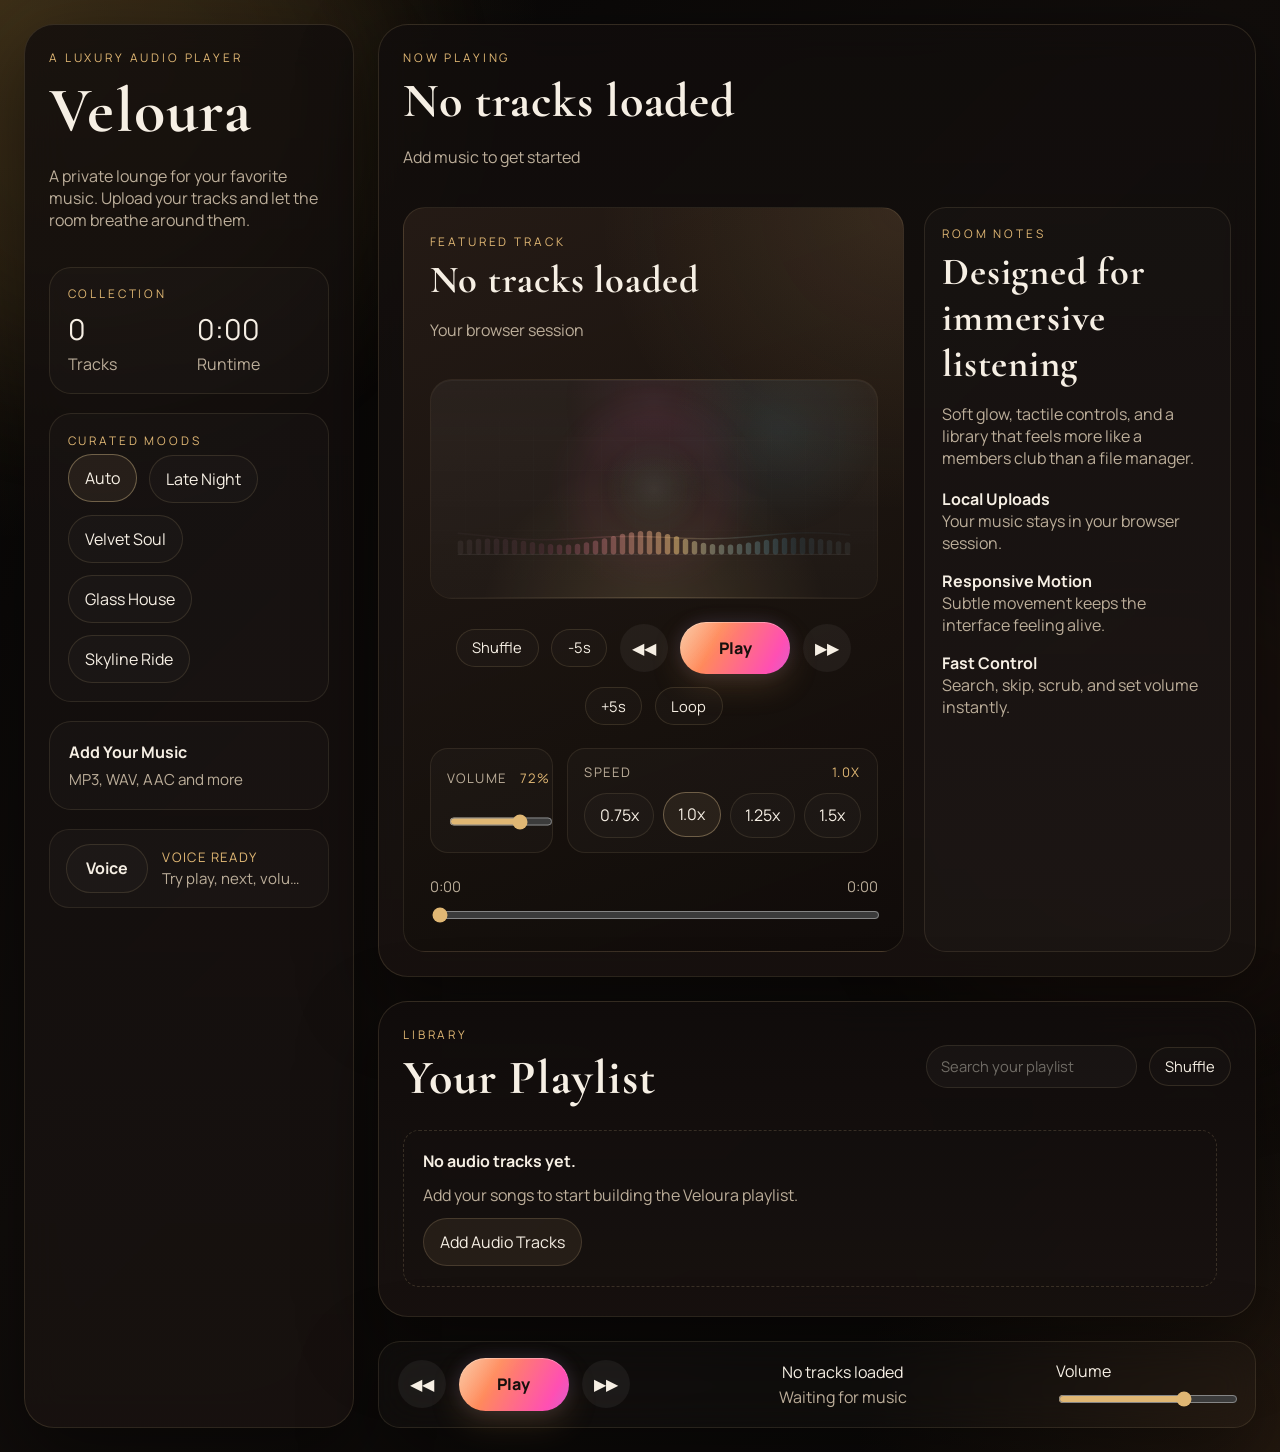
==== index.html @ 2ab85017 "Add files via upload" ====
<!DOCTYPE html>
<html lang="en">
  <head>
    <meta charset="UTF-8" />
    <meta name="viewport" content="width=device-width, initial-scale=1.0" />
    <title>Veloura Player</title>
    <link rel="preconnect" href="https://fonts.googleapis.com" />
    <link rel="preconnect" href="https://fonts.gstatic.com" crossorigin />
    <link
      href="https://fonts.googleapis.com/css2?family=Cormorant+Garamond:wght@500;600;700&family=Manrope:wght@400;500;600;700&display=swap"
      rel="stylesheet"
    />
    <link rel="icon" type="image/png" href="./images/veloura-logo.png" />
    <link rel="stylesheet" href="./styles.css" />
  </head>
  <body data-theme="late-night">
    <div class="background-glow background-glow-left"></div>
    <div class="background-glow background-glow-right"></div>

    <div class="app-shell">
      <aside class="sidebar panel">
        <div class="brand-lockup">
          <p class="eyebrow">A Luxury Audio Player</p>
          <h1>Veloura</h1>
          <p class="muted">
            A private lounge for your favorite music. Upload your tracks and let
            the room breathe around them.
          </p>
        </div>

        <div class="sidebar-card">
          <p class="card-label">Collection</p>
          <div class="collection-stats">
            <div>
              <span id="trackCount">0</span>
              <p>Tracks</p>
            </div>
            <div>
              <span id="playlistDuration">00:00</span>
              <p>Runtime</p>
            </div>
          </div>
        </div>

        <div class="sidebar-card moods-card">
          <p class="card-label">Curated Moods</p>
          <div class="moods">
            <button class="mood-pill active" type="button" data-theme="auto" aria-pressed="true">Auto</button>
            <button class="mood-pill" type="button" data-theme="late-night" aria-pressed="false">Late Night</button>
            <button class="mood-pill" type="button" data-theme="velvet-soul" aria-pressed="false">Velvet Soul</button>
            <button class="mood-pill" type="button" data-theme="glass-house" aria-pressed="false">Glass House</button>
            <button class="mood-pill" type="button" data-theme="skyline-ride" aria-pressed="false">Skyline Ride</button>
          </div>
        </div>

        <label class="upload-panel" for="audioUpload">
          <input id="audioUpload" type="file" accept="audio/*" multiple />
          <span class="upload-label">Add Your Music</span>
          <span class="upload-caption">MP3, WAV, AAC and more</span>
        </label>

        <div class="voice-console voice-console-sidebar" aria-live="polite">
          <button id="voiceButton" class="ghost-button voice-button" type="button" aria-label="Activate voice commands">
            Voice
          </button>
          <div class="voice-copy">
            <span id="voiceStatus" class="voice-status">Voice ready</span>
            <span id="voiceTranscript" class="voice-transcript muted">Tap Voice, then say a command.</span>
          </div>
        </div>
      </aside>

      <main class="main-stage">
        <section class="hero panel">
          <div class="topbar">
            <div>
              <p class="eyebrow">Now Playing</p>
              <h2 id="heroTitle">Midnight Gold</h2>
              <p id="heroArtist" class="muted">Veloura Session</p>
            </div>
          </div>

          <div class="hero-grid">
            <div class="now-playing-card">
              <div class="track-copy">
                <p class="card-label">Featured Track</p>
                <h3 id="trackTitle">Midnight Gold</h3>
                <p id="trackMeta" class="muted">Veloura Session • Demo</p>
              </div>

              <div id="spectrumShell" class="spectrum-shell" aria-hidden="true">
                <div class="spectrum-grid"></div>
                <div class="spectrum-orb"></div>
                <canvas id="spectrumCanvas" class="spectrum-canvas" width="960" height="220"></canvas>
              </div>

              <div class="featured-transport">
                <button
                  id="featuredShuffleButton"
                  class="ghost-button compact-button featured-shuffle-button"
                  type="button"
                  aria-label="Shuffle playlist"
                >
                  Shuffle
                </button>
                <button
                  id="skipBackButton"
                  class="ghost-button compact-button featured-skip-button"
                  type="button"
                  aria-label="Skip backward 5 seconds"
                >
                  -5s
                </button>
                <button
                  id="featuredPrevButton"
                  class="control-button"
                  type="button"
                  aria-label="Previous track"
                >
                  &#9664;&#9664;
                </button>
                <button
                  id="featuredPlayButton"
                  class="play-button"
                  type="button"
                  aria-label="Play or pause"
                >
                  Play
                </button>
                <button
                  id="featuredNextButton"
                  class="control-button"
                  type="button"
                  aria-label="Next track"
                >
                  &#9654;&#9654;
                </button>
                <button
                  id="skipForwardButton"
                  class="ghost-button compact-button featured-skip-button"
                  type="button"
                  aria-label="Skip forward 5 seconds"
                >
                  +5s
                </button>
                <button
                  id="featuredLoopButton"
                  class="ghost-button compact-button featured-loop-button"
                  type="button"
                  aria-label="Loop current track"
                >
                  Loop
                </button>
              </div>

              <div class="featured-control-rail">
                <div class="featured-volume-card">
                  <div class="featured-control-copy">
                    <span class="featured-control-label">Volume</span>
                    <span id="featuredVolumeValue" class="featured-control-value">72%</span>
                  </div>
                  <input
                    id="featuredVolumeBar"
                    class="featured-range"
                    type="range"
                    min="0"
                    max="100"
                    value="72"
                    aria-label="Featured volume control"
                  />
                </div>

                <div class="featured-speed-card">
                  <div class="featured-control-copy">
                    <span class="featured-control-label">Speed</span>
                    <span id="speedValue" class="featured-control-value">1.0x</span>
                  </div>
                  <div id="speedControls" class="speed-pills" aria-label="Playback speed">
                    <button class="speed-pill" type="button" data-speed="0.75">0.75x</button>
                    <button class="speed-pill active" type="button" data-speed="1">1.0x</button>
                    <button class="speed-pill" type="button" data-speed="1.25">1.25x</button>
                    <button class="speed-pill" type="button" data-speed="1.5">1.5x</button>
                  </div>
                </div>
              </div>

              <div class="progress-cluster">
                <div class="time-row">
                  <span id="currentTime">0:00</span>
                  <span id="duration">0:00</span>
                </div>
                <input
                  id="progressBar"
                  type="range"
                  min="0"
                  max="100"
                  value="0"
                  aria-label="Track progress"
                />
              </div>
            </div>

            <div class="curation-card">
              <p class="card-label">Room Notes</p>
              <h3>Designed for immersive listening</h3>
              <p class="muted">
                Soft glow, tactile controls, and a library that feels more like
                a members club than a file manager.
              </p>

              <div class="feature-list">
                <div>
                  <strong>Local Uploads</strong>
                  <span>Your music stays in your browser session.</span>
                </div>
                <div>
                  <strong>Responsive Motion</strong>
                  <span>Subtle movement keeps the interface feeling alive.</span>
                </div>
                <div>
                  <strong>Fast Control</strong>
                  <span>Search, skip, scrub, and set volume instantly.</span>
                </div>
              </div>
            </div>
          </div>
        </section>

        <section class="library panel">
          <div class="section-heading">
            <div>
              <p class="eyebrow">Library</p>
              <h2>Your Playlist</h2>
            </div>
            <div class="library-tools">
              <div class="library-search">
                <input
                  id="searchInput"
                  type="search"
                  placeholder="Search your playlist"
                  aria-label="Search your playlist"
                />
              </div>
              <button id="shuffleButton" class="ghost-button compact-button" type="button">
                Shuffle
              </button>
            </div>
          </div>

          <div id="playlist" class="playlist" aria-live="polite"></div>
        </section>

        <section class="player-dock panel">
          <div class="transport">
            <button id="prevButton" class="control-button" type="button" aria-label="Previous track">
              &#9664;&#9664;
            </button>
            <button id="playButton" class="play-button" type="button" aria-label="Play or pause">
              Play
            </button>
            <button id="nextButton" class="control-button" type="button" aria-label="Next track">
              &#9654;&#9654;
            </button>
          </div>

          <div class="dock-meta">
            <span id="dockTitle">Midnight Gold</span>
            <span id="dockArtist">Veloura Session</span>
          </div>

          <div class="volume-shell">
            <label for="volumeBar">Volume</label>
            <input
              id="volumeBar"
              type="range"
              min="0"
              max="100"
              value="72"
              aria-label="Volume control"
            />
          </div>
        </section>
      </main>
    </div>

    <audio id="audioPlayer" preload="metadata"></audio>
    <script src="./app.js"></script>
  </body>
</html>
---- styles.css ----
:root {
  --bg: #0a0908;
  --bg-soft: rgba(30, 22, 19, 0.84);
  --panel: rgba(17, 13, 12, 0.8);
  --panel-strong: rgba(24, 18, 16, 0.92);
  --line: rgba(223, 195, 144, 0.14);
  --gold: #e0b774;
  --gold-soft: #c79a58;
  --text: #f6efe4;
  --muted: #bcae9a;
  --shadow: 0 24px 80px rgba(0, 0, 0, 0.46);
  --radius-xl: 30px;
  --radius-lg: 22px;
  --radius-md: 16px;
  --page-background:
    radial-gradient(circle at top left, rgba(201, 157, 77, 0.2), transparent 28%),
    radial-gradient(circle at bottom right, rgba(180, 112, 57, 0.15), transparent 22%),
    linear-gradient(135deg, #050505 0%, #110d0b 45%, #090807 100%);
  --glow-left: rgba(198, 146, 69, 0.38);
  --glow-right: rgba(130, 69, 41, 0.34);
  --glow-left-transform: translate3d(0, 0, 0) scale(1);
  --glow-right-transform: translate3d(0, 0, 0) scale(1);
  --glow-blur: 70px;
  --theme-ease: cubic-bezier(0.22, 1, 0.36, 1);
}

* {
  box-sizing: border-box;
}

html,
body {
  margin: 0;
  min-height: 100%;
}

body {
  position: relative;
  overflow-x: hidden;
  background: var(--page-background);
  color: var(--text);
  font-family: "Manrope", sans-serif;
  transition: background 900ms var(--theme-ease), color 420ms ease;
}

body::after {
  content: "";
  position: fixed;
  inset: 0;
  z-index: 0;
  pointer-events: none;
  opacity: 0;
  background:
    radial-gradient(circle at center, rgba(255, 255, 255, 0.08), transparent 42%),
    linear-gradient(135deg, rgba(255, 255, 255, 0.04), transparent 55%);
  transition: opacity 760ms var(--theme-ease);
}

body.theme-transition::after {
  opacity: 1;
}

body[data-theme="velvet-soul"] {
  --gold: #d6a3a1;
  --gold-soft: #a66a67;
  --muted: #c6b0ae;
  --page-background:
    radial-gradient(circle at top left, rgba(177, 93, 106, 0.26), transparent 30%),
    radial-gradient(circle at bottom right, rgba(109, 54, 65, 0.18), transparent 24%),
    linear-gradient(135deg, #11080b 0%, #201015 48%, #090607 100%);
  --glow-left: rgba(188, 94, 113, 0.4);
  --glow-right: rgba(95, 42, 53, 0.34);
  --glow-left-transform: translate3d(1.5rem, -1rem, 0) scale(1.06);
  --glow-right-transform: translate3d(-1.2rem, 1rem, 0) scale(0.96);
}

body[data-theme="glass-house"] {
  --gold: #9ed0d9;
  --gold-soft: #6ea9b4;
  --muted: #b8cad0;
  --page-background:
    radial-gradient(circle at top left, rgba(111, 175, 191, 0.22), transparent 28%),
    radial-gradient(circle at bottom right, rgba(73, 106, 118, 0.18), transparent 22%),
    linear-gradient(135deg, #071014 0%, #112028 47%, #06090c 100%);
  --glow-left: rgba(111, 175, 191, 0.38);
  --glow-right: rgba(74, 116, 126, 0.28);
  --glow-left-transform: translate3d(1rem, -0.8rem, 0) scale(1.04);
  --glow-right-transform: translate3d(-1.4rem, 1.2rem, 0) scale(1.02);
}

body[data-theme="skyline-ride"] {
  --gold: #f0bf7a;
  --gold-soft: #c98549;
  --muted: #c5bbc0;
  --page-background:
    radial-gradient(circle at top left, rgba(100, 88, 198, 0.2), transparent 28%),
    radial-gradient(circle at bottom right, rgba(234, 128, 62, 0.18), transparent 24%),
    linear-gradient(135deg, #090812 0%, #151128 48%, #0a0810 100%);
  --glow-left: rgba(103, 96, 190, 0.35);
  --glow-right: rgba(217, 112, 58, 0.32);
  --glow-left-transform: translate3d(1.8rem, -1rem, 0) scale(1.08);
  --glow-right-transform: translate3d(-1.6rem, 1.3rem, 0) scale(1);
}

button,
input {
  font: inherit;
}

.background-glow {
  position: fixed;
  width: 34rem;
  height: 34rem;
  border-radius: 999px;
  filter: blur(var(--glow-blur));
  opacity: 0.3;
  pointer-events: none;
  transition:
    background 900ms var(--theme-ease),
    transform 1300ms var(--theme-ease),
    filter 900ms var(--theme-ease),
    opacity 900ms ease;
}

.background-glow-left {
  top: -10rem;
  left: -10rem;
  background: var(--glow-left);
  transform: var(--glow-left-transform);
}

.background-glow-right {
  right: -10rem;
  bottom: -10rem;
  background: var(--glow-right);
  transform: var(--glow-right-transform);
}

.app-shell {
  position: relative;
  z-index: 1;
  display: grid;
  grid-template-columns: 330px minmax(0, 1fr);
  gap: 1.5rem;
  max-width: 1450px;
  margin: 0 auto;
  padding: 1.5rem;
}

.panel {
  background: linear-gradient(180deg, var(--panel) 0%, var(--panel-strong) 100%);
  border: 1px solid var(--line);
  border-radius: var(--radius-xl);
  box-shadow: var(--shadow);
  backdrop-filter: blur(20px);
}

.panel,
.sidebar-card,
.upload-panel,
.now-playing-card,
.curation-card,
.player-dock,
.featured-volume-card,
.featured-speed-card,
.mood-pill,
.ghost-button,
.control-button,
.play-button,
.playlist-card,
.playlist-play,
.track-index,
.search-shell input,
.library-search input,
.eyebrow,
.card-label,
.muted,
.featured-control-label,
.featured-control-value,
.time-row,
.playlist-copy strong,
.playlist-copy span,
.track-duration,
.dock-meta span,
.feature-list strong,
.feature-list span {
  transition:
    background 760ms var(--theme-ease),
    border-color 760ms var(--theme-ease),
    color 360ms ease,
    box-shadow 760ms var(--theme-ease);
}

body.theme-transition .background-glow {
  opacity: 0.42;
}

.sidebar {
  display: flex;
  flex-direction: column;
  gap: 1.2rem;
  padding: 1.5rem;
}

.brand-lockup h1,
.hero h2,
.library h2,
.track-copy h3,
.curation-card h3 {
  margin: 0;
  font-family: "Cormorant Garamond", serif;
  letter-spacing: 0.02em;
}

.brand-lockup h1 {
  font-size: clamp(2.6rem, 5vw, 4rem);
}

.hero h2,
.library h2 {
  font-size: clamp(2rem, 4vw, 3rem);
}

.track-copy h3,
.curation-card h3 {
  font-size: clamp(1.8rem, 3vw, 2.4rem);
}

.eyebrow,
.card-label {
  margin: 0 0 0.4rem;
  color: var(--gold);
  text-transform: uppercase;
  letter-spacing: 0.24em;
  font-size: 0.74rem;
}

.muted {
  color: var(--muted);
}

.sidebar-card,
.upload-panel,
.now-playing-card,
.curation-card,
.player-dock {
  border-radius: var(--radius-lg);
  border: 1px solid rgba(223, 195, 144, 0.12);
  background: rgba(255, 255, 255, 0.02);
}

.sidebar-card,
.curation-card {
  padding: 1.1rem;
}

.collection-stats {
  display: grid;
  grid-template-columns: repeat(2, 1fr);
  gap: 1rem;
}

.collection-stats span {
  display: block;
  font-size: 1.8rem;
  color: var(--text);
}

.collection-stats p {
  margin: 0.3rem 0 0;
  color: var(--muted);
}

.moods {
  display: flex;
  flex-wrap: wrap;
  gap: 0.75rem;
}

.mood-pill,
.ghost-button {
  padding: 0.75rem 1rem;
  border: 1px solid rgba(223, 195, 144, 0.14);
  border-radius: 999px;
  background: rgba(255, 255, 255, 0.02);
  color: var(--text);
  cursor: pointer;
  transition: transform 180ms ease, border-color 180ms ease, background 180ms ease;
}

.mood-pill.active,
.ghost-button.active,
.mood-pill:hover,
.ghost-button:hover {
  transform: translateY(-1px);
  border-color: rgba(223, 195, 144, 0.4);
  background: rgba(223, 195, 144, 0.08);
}

.upload-panel {
  display: grid;
  gap: 0.35rem;
  padding: 1.2rem;
  cursor: pointer;
  transition: border-color 180ms ease, transform 180ms ease;
}

.upload-panel:hover {
  transform: translateY(-2px);
  border-color: rgba(223, 195, 144, 0.34);
}

.upload-panel input {
  display: none;
}

.upload-label {
  font-weight: 700;
}

.upload-caption {
  color: var(--muted);
  font-size: 0.95rem;
}

.main-stage {
  display: grid;
  gap: 1.5rem;
}

.hero {
  padding: 1.5rem;
  overflow: hidden;
}

.topbar,
.section-heading,
.player-dock {
  display: flex;
  align-items: center;
  justify-content: space-between;
  gap: 1rem;
}

.voice-console {
  display: flex;
  align-items: center;
  gap: 0.9rem;
  padding: 0.85rem 1rem;
  border-radius: 20px;
  border: 1px solid rgba(223, 195, 144, 0.1);
  background: rgba(255, 255, 255, 0.025);
  min-width: min(100%, 330px);
}

.voice-console-sidebar {
  width: 100%;
  min-width: 0;
}

.voice-button {
  min-width: 82px;
  padding: 0.8rem 1rem;
  font-weight: 700;
}

.voice-button.listening {
  border-color: rgba(223, 195, 144, 0.46);
  background: rgba(223, 195, 144, 0.12);
  box-shadow: 0 0 0 6px rgba(223, 195, 144, 0.06);
}

.voice-button.unsupported,
.voice-button:disabled {
  opacity: 0.55;
  cursor: not-allowed;
}

.voice-copy {
  display: grid;
  gap: 0.18rem;
  min-width: 0;
}

.voice-status {
  color: var(--gold);
  font-size: 0.82rem;
  letter-spacing: 0.12em;
  text-transform: uppercase;
}

.voice-transcript {
  display: block;
  max-width: 220px;
  white-space: nowrap;
  overflow: hidden;
  text-overflow: ellipsis;
  font-size: 0.94rem;
}

.search-shell input,
.library-search input {
  width: min(320px, 54vw);
  padding: 0.85rem 1rem;
  border: 1px solid rgba(223, 195, 144, 0.12);
  border-radius: 999px;
  background: rgba(255, 255, 255, 0.03);
  color: var(--text);
  outline: none;
}

.search-shell input::placeholder,
.library-search input::placeholder {
  color: rgba(245, 239, 228, 0.4);
}

.hero-grid {
  display: grid;
  grid-template-columns: minmax(0, 1.55fr) minmax(290px, 0.95fr);
  gap: 1.2rem;
  margin-top: 1.4rem;
}

.topbar {
  overflow: hidden;
}

.topbar > div,
.track-copy {
  min-width: 0;
  max-width: 100%;
  overflow: hidden;
}

#heroTitle,
#heroArtist,
#trackTitle,
#trackMeta {
  display: block;
  width: 100%;
  white-space: nowrap;
  overflow: hidden;
  text-overflow: ellipsis;
}

.now-playing-card {
  display: grid;
  gap: 1.4rem;
  padding: 1.6rem;
  min-height: 420px;
  align-content: space-between;
  overflow: hidden;
  background:
    radial-gradient(circle at top right, rgba(224, 183, 116, 0.12), transparent 34%),
    linear-gradient(160deg, rgba(39, 28, 22, 0.9), rgba(16, 12, 10, 0.95));
}

.progress-cluster {
  display: grid;
  gap: 0.6rem;
}

.spectrum-shell {
  position: relative;
  --mx: 50%;
  --my: 50%;
  width: 100%;
  height: 220px;
  overflow: hidden;
  border-radius: 22px;
  border: 1px solid rgba(223, 195, 144, 0.08);
  background:
    linear-gradient(180deg, rgba(255, 255, 255, 0.035), rgba(255, 255, 255, 0.01)),
    radial-gradient(circle at 50% 115%, rgba(224, 183, 116, 0.16), transparent 52%),
    linear-gradient(180deg, rgba(0, 0, 0, 0.08), transparent 26%);
  box-shadow: inset 0 1px 0 rgba(255, 255, 255, 0.04);
  transition: border-color 280ms ease, box-shadow 320ms ease, transform 280ms ease;
}

.spectrum-shell::before {
  content: "";
  position: absolute;
  inset: 0;
  background:
    radial-gradient(circle at var(--mx) var(--my), rgba(255, 255, 255, 0.09), transparent 20%),
    radial-gradient(circle at 50% 10%, rgba(255, 120, 190, 0.08), transparent 32%),
    radial-gradient(circle at 78% 24%, rgba(95, 205, 255, 0.08), transparent 28%);
  opacity: 0.95;
  pointer-events: none;
  transition: opacity 220ms ease;
}

.spectrum-shell::after {
  content: "";
  position: absolute;
  inset: auto 0 0;
  height: 1px;
  background: linear-gradient(90deg, transparent, rgba(223, 195, 144, 0.24), transparent);
  opacity: 0.8;
  pointer-events: none;
}

.spectrum-shell:hover {
  border-color: rgba(223, 195, 144, 0.16);
  box-shadow:
    inset 0 1px 0 rgba(255, 255, 255, 0.05),
    0 14px 34px rgba(0, 0, 0, 0.16);
  transform: translateY(-1px);
}

.spectrum-grid,
.spectrum-orb {
  position: absolute;
  inset: 0;
  pointer-events: none;
}

.spectrum-grid {
  opacity: 0.28;
  background:
    linear-gradient(rgba(255, 255, 255, 0.035) 1px, transparent 1px),
    linear-gradient(90deg, rgba(255, 255, 255, 0.03) 1px, transparent 1px);
  background-size: 100% 30px, 34px 100%;
  mask-image: linear-gradient(180deg, rgba(0, 0, 0, 0.05), rgba(0, 0, 0, 1) 20%, rgba(0, 0, 0, 1) 78%, rgba(0, 0, 0, 0));
}

.spectrum-orb {
  background:
    radial-gradient(circle at var(--mx) var(--my), rgba(255, 255, 255, 0.14), transparent 0 10%, rgba(255, 95, 170, 0.08) 24%, transparent 42%);
  filter: blur(10px);
  opacity: 0.8;
  transition: opacity 220ms ease;
}

.spectrum-canvas {
  position: relative;
  z-index: 1;
  display: block;
  width: 100%;
  height: 100%;
}

.is-playing .spectrum-shell {
  border-color: rgba(223, 195, 144, 0.18);
  box-shadow:
    inset 0 1px 0 rgba(255, 255, 255, 0.06),
    0 16px 40px rgba(0, 0, 0, 0.18),
    0 0 28px rgba(223, 195, 144, 0.08);
}

.is-playing .spectrum-grid {
  opacity: 0.34;
}

.is-playing .spectrum-orb {
  opacity: 1;
}

.featured-transport {
  display: flex;
  justify-content: center;
  align-items: center;
  gap: 0.8rem;
  flex-wrap: wrap;
}

.featured-shuffle-button,
.featured-skip-button {
  min-width: 0;
  padding-inline: 0.8rem;
}

.featured-loop-button {
  min-width: 0;
}

.featured-control-rail {
  display: grid;
  grid-template-columns: minmax(0, 1.1fr) auto;
  gap: 0.9rem;
  align-items: stretch;
}

.featured-volume-card,
.featured-speed-card {
  display: grid;
  gap: 0.75rem;
  padding: 0.9rem 1rem;
  border-radius: 18px;
  border: 1px solid rgba(223, 195, 144, 0.1);
  background: rgba(255, 255, 255, 0.025);
}

.featured-control-copy {
  display: flex;
  align-items: center;
  justify-content: space-between;
  gap: 0.8rem;
}

.featured-control-label,
.featured-control-value {
  font-size: 0.82rem;
  letter-spacing: 0.12em;
  text-transform: uppercase;
}

.featured-control-label {
  color: var(--muted);
}

.featured-control-value {
  color: var(--gold);
}

.featured-range {
  width: 100%;
}

.speed-pills {
  display: flex;
  gap: 0.55rem;
  flex-wrap: wrap;
}

.speed-pill {
  padding: 0.65rem 0.9rem;
  border-radius: 999px;
  border: 1px solid rgba(223, 195, 144, 0.12);
  background: rgba(255, 255, 255, 0.02);
  color: var(--text);
  cursor: pointer;
  transition: transform 180ms ease, border-color 180ms ease, background 180ms ease;
}

.speed-pill:hover,
.speed-pill.active {
  transform: translateY(-1px);
  border-color: rgba(223, 195, 144, 0.38);
  background: rgba(223, 195, 144, 0.08);
}

.time-row {
  display: flex;
  justify-content: space-between;
  color: var(--muted);
  font-size: 0.92rem;
}

input[type="range"] {
  width: 100%;
  accent-color: var(--gold);
}

.feature-list {
  display: grid;
  gap: 1rem;
  margin-top: 1.2rem;
}

.feature-list strong,
.dock-meta span:first-child {
  display: block;
}

.feature-list span,
.dock-meta span:last-child {
  color: var(--muted);
}

.library {
  padding: 1.5rem;
}

.library-tools {
  display: flex;
  align-items: center;
  justify-content: flex-end;
  gap: 0.7rem;
}

.library-search input {
  width: min(250px, 100%);
  padding: 0.68rem 0.9rem;
  font-size: 0.92rem;
}

.compact-button {
  padding: 0.68rem 0.95rem;
  font-size: 0.92rem;
  line-height: 1;
}

.playlist {
  display: grid;
  gap: 0.9rem;
  margin-top: 1.25rem;
  max-height: 49rem;
  overflow-y: auto;
  padding: 0.2rem 0.35rem 0.35rem 0;
  align-content: start;
  scrollbar-gutter: stable;
}

.playlist::-webkit-scrollbar {
  width: 8px;
}

.playlist::-webkit-scrollbar-track {
  background: rgba(255, 255, 255, 0.02);
  border-radius: 999px;
}

.playlist::-webkit-scrollbar-thumb {
  background: rgba(223, 195, 144, 0.24);
  border-radius: 999px;
}

.playlist::-webkit-scrollbar-thumb:hover {
  background: rgba(223, 195, 144, 0.4);
}

.playlist-card {
  display: grid;
  grid-template-columns: auto minmax(0, 1fr) auto auto;
  align-items: center;
  gap: 1rem;
  padding: 1rem 1.1rem;
  border-radius: var(--radius-md);
  border: 1px solid rgba(223, 195, 144, 0.1);
  background: rgba(255, 255, 255, 0.025);
  transition: transform 180ms ease, border-color 180ms ease, background 180ms ease;
}

.playlist-card:hover,
.playlist-card.active {
  transform: translateY(-2px);
  border-color: rgba(223, 195, 144, 0.32);
  background: rgba(223, 195, 144, 0.06);
}

.track-index {
  width: 42px;
  height: 42px;
  display: grid;
  place-items: center;
  border-radius: 50%;
  background: rgba(255, 255, 255, 0.04);
  color: var(--gold);
}

.playlist-copy {
  min-width: 0;
}

.playlist-copy strong,
.playlist-copy span {
  display: block;
  white-space: nowrap;
  overflow: hidden;
  text-overflow: ellipsis;
}

.playlist-copy span,
.track-duration {
  color: var(--muted);
}

.playlist-play {
  padding: 0.7rem 1rem;
  border-radius: 999px;
  border: 1px solid rgba(223, 195, 144, 0.18);
  background: transparent;
  color: var(--text);
  cursor: pointer;
}

.playlist-empty {
  padding: 1.2rem;
  border-radius: var(--radius-md);
  border: 1px dashed rgba(223, 195, 144, 0.18);
  color: var(--muted);
}

.playlist-empty-rich {
  display: grid;
  gap: 0.75rem;
}

.playlist-empty-rich strong {
  color: var(--text);
  font-weight: 700;
}

.playlist-empty-rich span {
  color: var(--muted);
}

.playlist-empty-action {
  width: fit-content;
  padding: 0.75rem 1rem;
  border-radius: 999px;
  border: 1px solid rgba(223, 195, 144, 0.18);
  background: rgba(223, 195, 144, 0.08);
  color: var(--text);
  cursor: pointer;
  transition: transform 180ms ease, border-color 180ms ease, background 180ms ease;
}

.playlist-empty-action:hover {
  transform: translateY(-1px);
  border-color: rgba(223, 195, 144, 0.36);
  background: rgba(223, 195, 144, 0.14);
}

.player-dock {
  padding: 1rem 1.2rem;
}

.transport {
  display: flex;
  align-items: center;
  gap: 0.8rem;
}

.control-button,
.play-button {
  border: none;
  cursor: pointer;
}

.control-button {
  width: 48px;
  height: 48px;
  border-radius: 50%;
  background: rgba(255, 255, 255, 0.05);
  color: var(--text);
}

.play-button {
  position: relative;
  isolation: isolate;
  overflow: hidden;
  min-width: 110px;
  padding: 0.95rem 1.5rem;
  border-radius: 999px;
  background:
    linear-gradient(135deg, rgba(255, 255, 255, 0.18), transparent 42%),
    linear-gradient(118deg, #f7dfb7 0%, #ff8a5b 18%, #ff4fb3 36%, #8f7cff 56%, #52d5ff 76%, #f0c98a 100%);
  background-size: 100% 100%, 280% 280%;
  background-position: 0 0, 0% 50%;
  color: #17100d;
  font-weight: 800;
  box-shadow:
    0 12px 30px rgba(184, 130, 68, 0.22),
    0 0 18px rgba(143, 124, 255, 0.14),
    inset 0 1px 0 rgba(255, 255, 255, 0.32);
  transition:
    background-position 480ms cubic-bezier(0.22, 1, 0.36, 1),
    box-shadow 320ms ease,
    transform 220ms ease;
}

.play-button::before,
.play-button::after {
  content: "";
  position: absolute;
  inset: 0;
  border-radius: inherit;
  pointer-events: none;
}

.play-button::before {
  z-index: -1;
  inset: -10%;
  background:
    radial-gradient(circle at 20% 30%, rgba(255, 126, 193, 0.3), transparent 34%),
    radial-gradient(circle at 78% 28%, rgba(109, 214, 255, 0.24), transparent 36%),
    radial-gradient(circle at 50% 76%, rgba(161, 126, 255, 0.28), transparent 40%);
  opacity: 0;
  transform: scale(0.84);
  transition: opacity 280ms ease, transform 420ms ease;
}

.play-button::after {
  background: linear-gradient(120deg, transparent 18%, rgba(255, 255, 255, 0.42) 50%, transparent 82%);
  transform: translateX(-160%) skewX(-18deg);
  opacity: 0;
}

.play-button:hover {
  transform: translateY(-2px) scale(1.015);
  background-position: 0 0, 100% 50%;
  box-shadow:
    0 18px 42px rgba(184, 130, 68, 0.28),
    0 0 18px rgba(255, 79, 179, 0.22),
    0 0 28px rgba(82, 213, 255, 0.2),
    inset 0 1px 0 rgba(255, 255, 255, 0.38);
}

.play-button:hover::before {
  opacity: 1;
  transform: scale(1.02);
}

.play-button:hover::after {
  opacity: 1;
  animation: play-button-sheen 900ms cubic-bezier(0.22, 1, 0.36, 1);
}

.play-button:active {
  transform: translateY(0) scale(0.992);
}

.is-playing .play-button {
  background-position: 0 0, 100% 50%;
  box-shadow:
    0 16px 38px rgba(184, 130, 68, 0.24),
    0 0 18px rgba(255, 79, 179, 0.18),
    0 0 24px rgba(143, 124, 255, 0.2),
    0 0 30px rgba(82, 213, 255, 0.18),
    inset 0 1px 0 rgba(255, 255, 255, 0.34);
  animation:
    play-button-breathe 2400ms ease-in-out infinite,
    play-button-gradient-flow 3000ms linear infinite,
    play-button-rgb-glow 2200ms ease-in-out infinite;
}

.is-playing .play-button::before {
  opacity: 0.7;
  transform: scale(1);
}

@keyframes play-button-sheen {
  0% {
    transform: translateX(-160%) skewX(-18deg);
  }

  100% {
    transform: translateX(160%) skewX(-18deg);
  }
}

@keyframes play-button-breathe {
  0%,
  100% {
    box-shadow:
      0 14px 34px rgba(184, 130, 68, 0.2),
      0 0 10px rgba(255, 79, 179, 0.14),
      0 0 16px rgba(82, 213, 255, 0.12),
      inset 0 1px 0 rgba(255, 255, 255, 0.3);
  }

  50% {
    box-shadow:
      0 18px 44px rgba(184, 130, 68, 0.28),
      0 0 18px rgba(255, 79, 179, 0.22),
      0 0 30px rgba(143, 124, 255, 0.2),
      0 0 36px rgba(82, 213, 255, 0.2),
      inset 0 1px 0 rgba(255, 255, 255, 0.4);
  }
}

@keyframes play-button-gradient-flow {
  0% {
    background-position: 0 0, 0% 50%;
  }

  50% {
    background-position: 0 0, 100% 50%;
  }

  100% {
    background-position: 0 0, 0% 50%;
  }
}

@keyframes play-button-rgb-glow {
  0%,
  100% {
    filter: saturate(1) hue-rotate(0deg);
  }

  35% {
    filter: saturate(1.08) hue-rotate(12deg);
  }

  70% {
    filter: saturate(1.12) hue-rotate(-10deg);
  }
}

.dock-meta {
  display: grid;
  gap: 0.2rem;
  min-width: 0;
  overflow: hidden;
  justify-items: center;
  text-align: center;
}

#dockTitle,
#dockArtist {
  width: 100%;
  max-width: 100%;
  white-space: nowrap;
  overflow: hidden;
  text-overflow: ellipsis;
}

.volume-shell {
  display: grid;
  gap: 0.4rem;
  min-width: 180px;
}

@keyframes spin {
  from {
    transform: rotate(0deg);
  }

  to {
    transform: rotate(360deg);
  }
}

@media (max-width: 1120px) {
  .app-shell {
    grid-template-columns: 1fr;
  }

  .hero-grid {
    grid-template-columns: 1fr;
  }
}

@media (max-width: 760px) {
  .app-shell {
    padding: 1rem;
  }

  .sidebar,
  .hero,
  .library,
  .player-dock {
    padding: 1rem;
  }

  .topbar,
  .section-heading,
  .player-dock {
    flex-direction: column;
    align-items: stretch;
  }

  .voice-console {
    min-width: 0;
  }

  .voice-transcript {
    max-width: none;
  }

  .search-shell input,
  .library-search input,
  .volume-shell {
    width: 100%;
    min-width: 0;
  }

  .library-tools {
    flex-direction: column;
    align-items: stretch;
  }

  .playlist-card {
    grid-template-columns: auto minmax(0, 1fr);
  }

  .playlist {
    max-height: 34rem;
  }

  .track-duration,
  .playlist-play {
    grid-column: 2;
  }

  .featured-control-rail {
    grid-template-columns: 1fr;
  }

  .dock-meta {
    justify-items: start;
    text-align: left;
  }
}
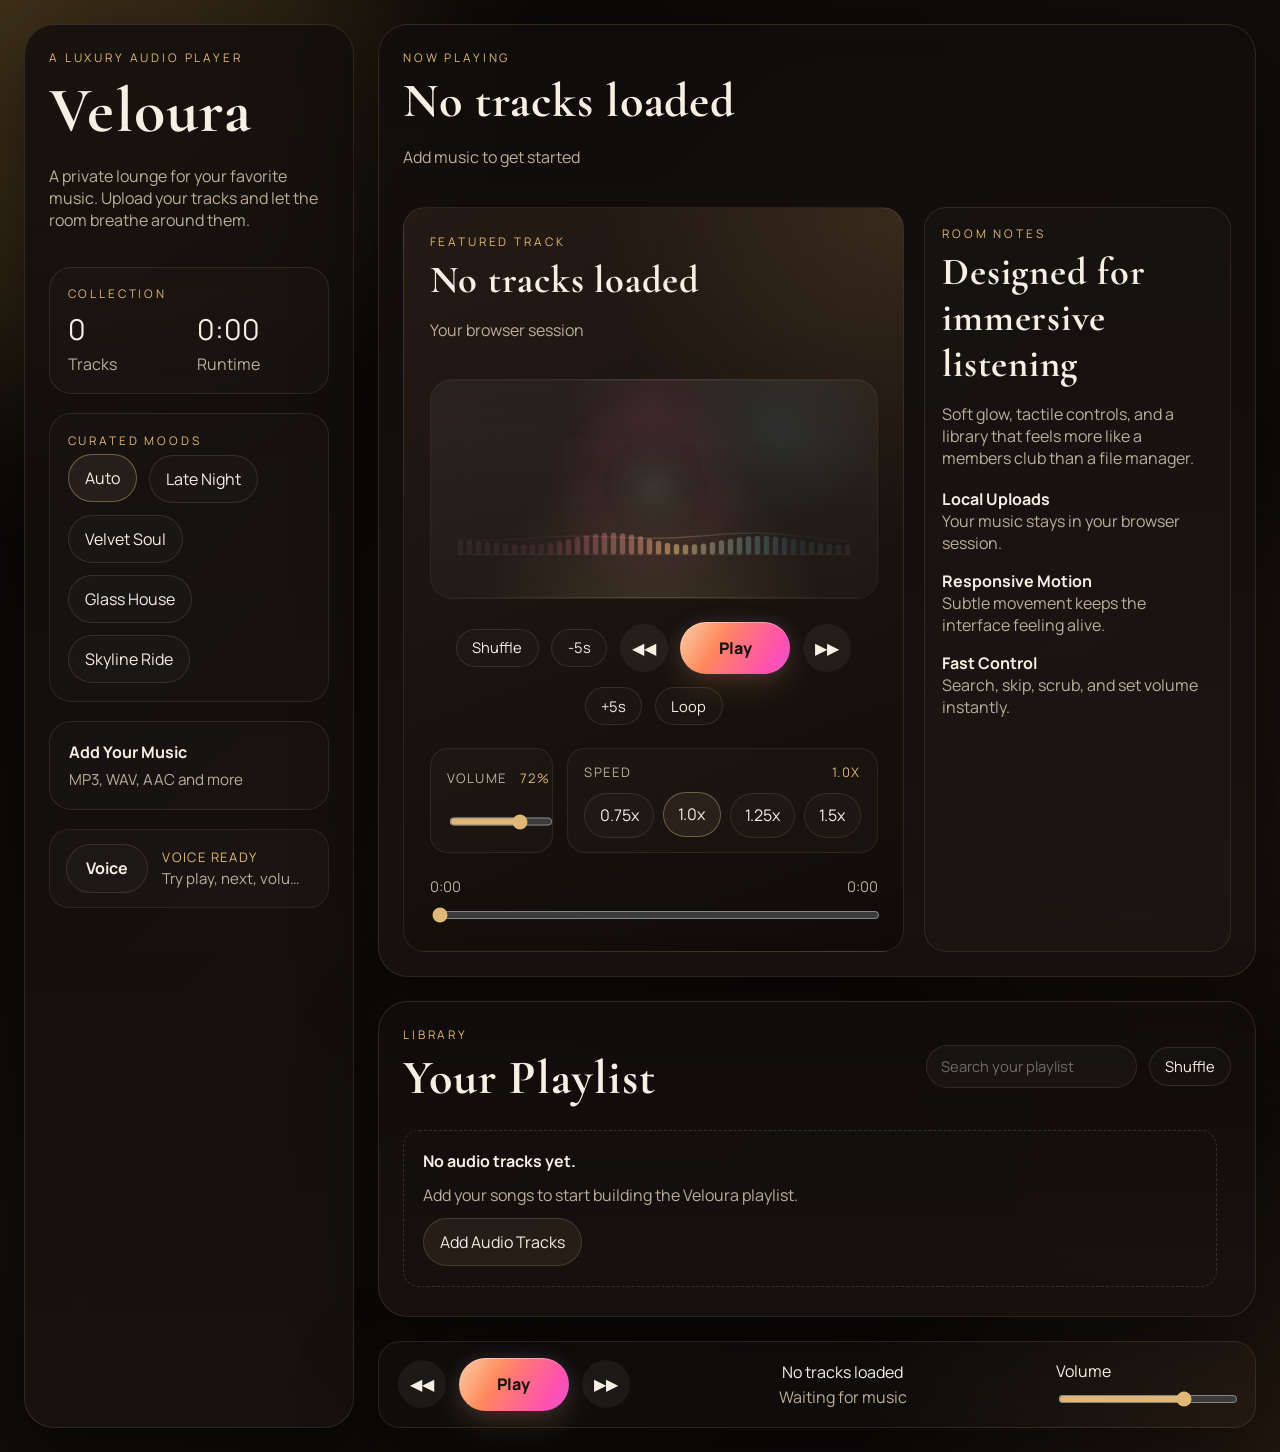
==== commit 47fe220c: "first commit" ====
--- a/index.html
+++ b/index.html
@@ -10,7 +10,7 @@
       href="https://fonts.googleapis.com/css2?family=Cormorant+Garamond:wght@500;600;700&family=Manrope:wght@400;500;600;700&display=swap"
       rel="stylesheet"
     />
-    <link rel="icon" type="image/png" href="./images/veloura-logo.png" />
+    <link rel="icon" type="image/png" href="./veloura-logo.png" />
     <link rel="stylesheet" href="./styles.css" />
   </head>
   <body data-theme="late-night">
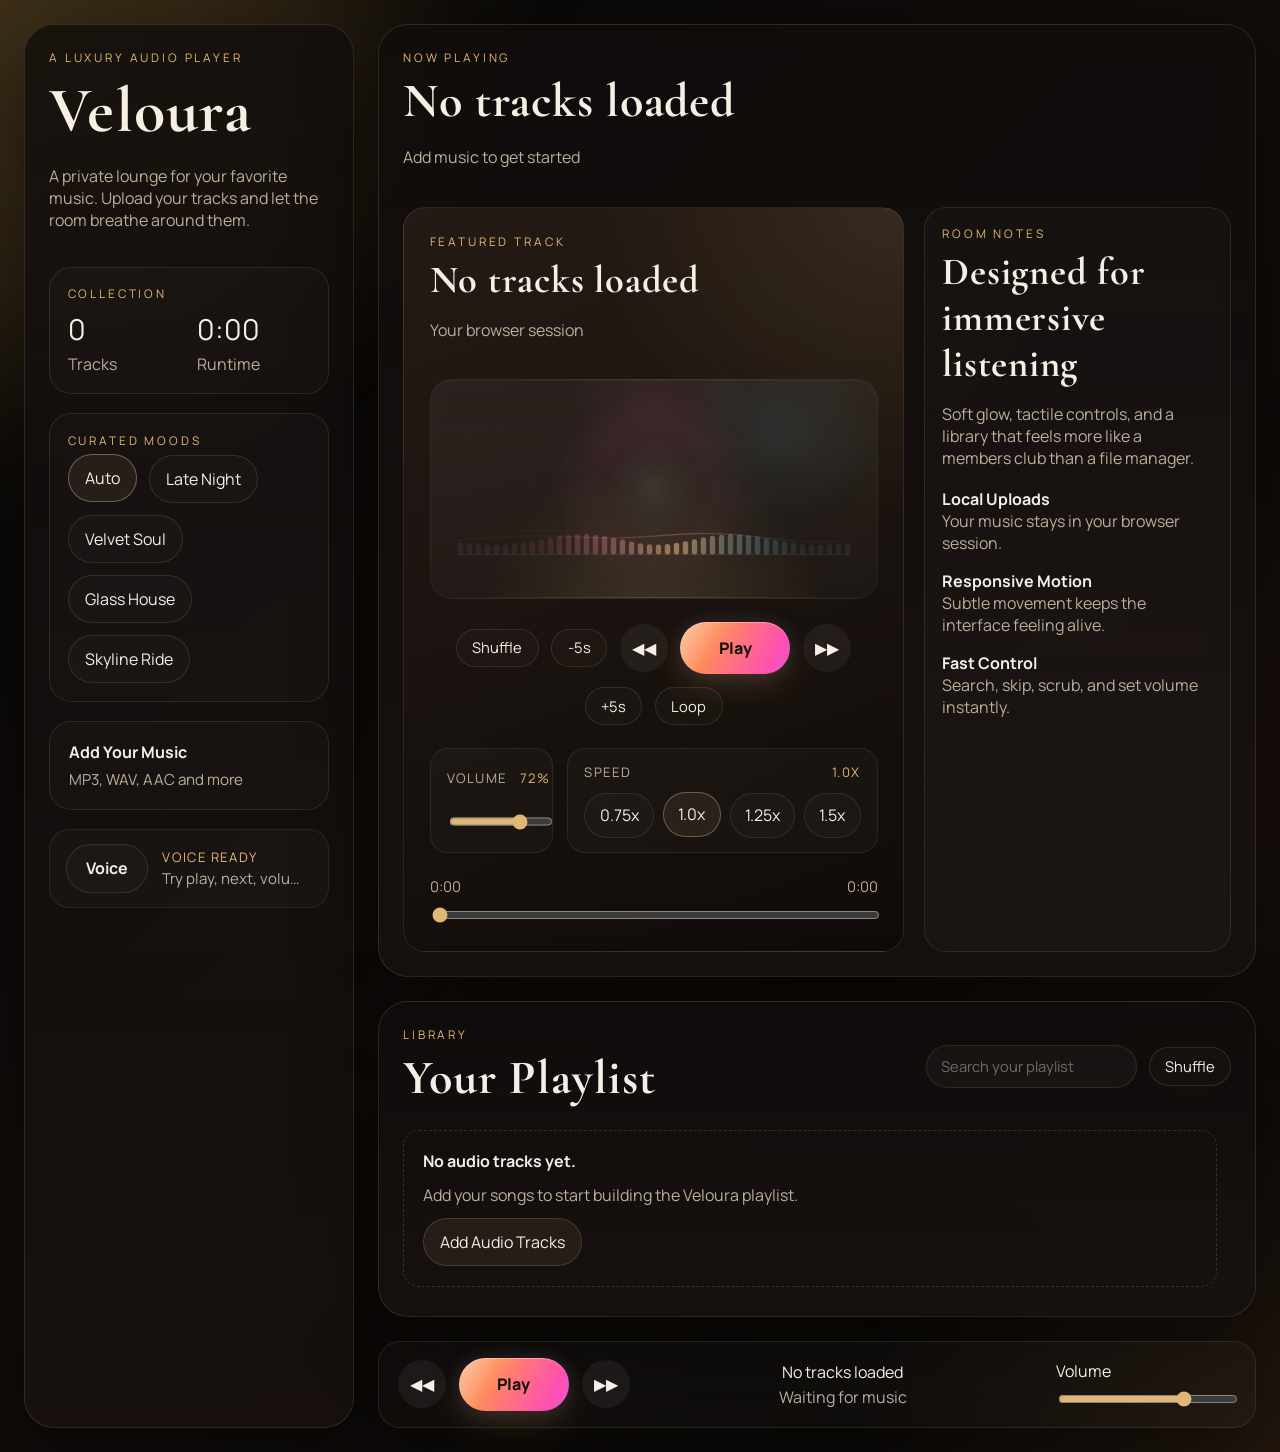
==== commit e8dddfa5: "first commit" ====
--- a/index.html
+++ b/index.html
@@ -10,7 +10,7 @@
       href="https://fonts.googleapis.com/css2?family=Cormorant+Garamond:wght@500;600;700&family=Manrope:wght@400;500;600;700&display=swap"
       rel="stylesheet"
     />
-    <link rel="icon" type="image/png" href="./veloura-logo.png" />
+    <link rel="icon" type="image/png" href="./images/veloura-logo.png" />
     <link rel="stylesheet" href="./styles.css" />
   </head>
   <body data-theme="late-night">
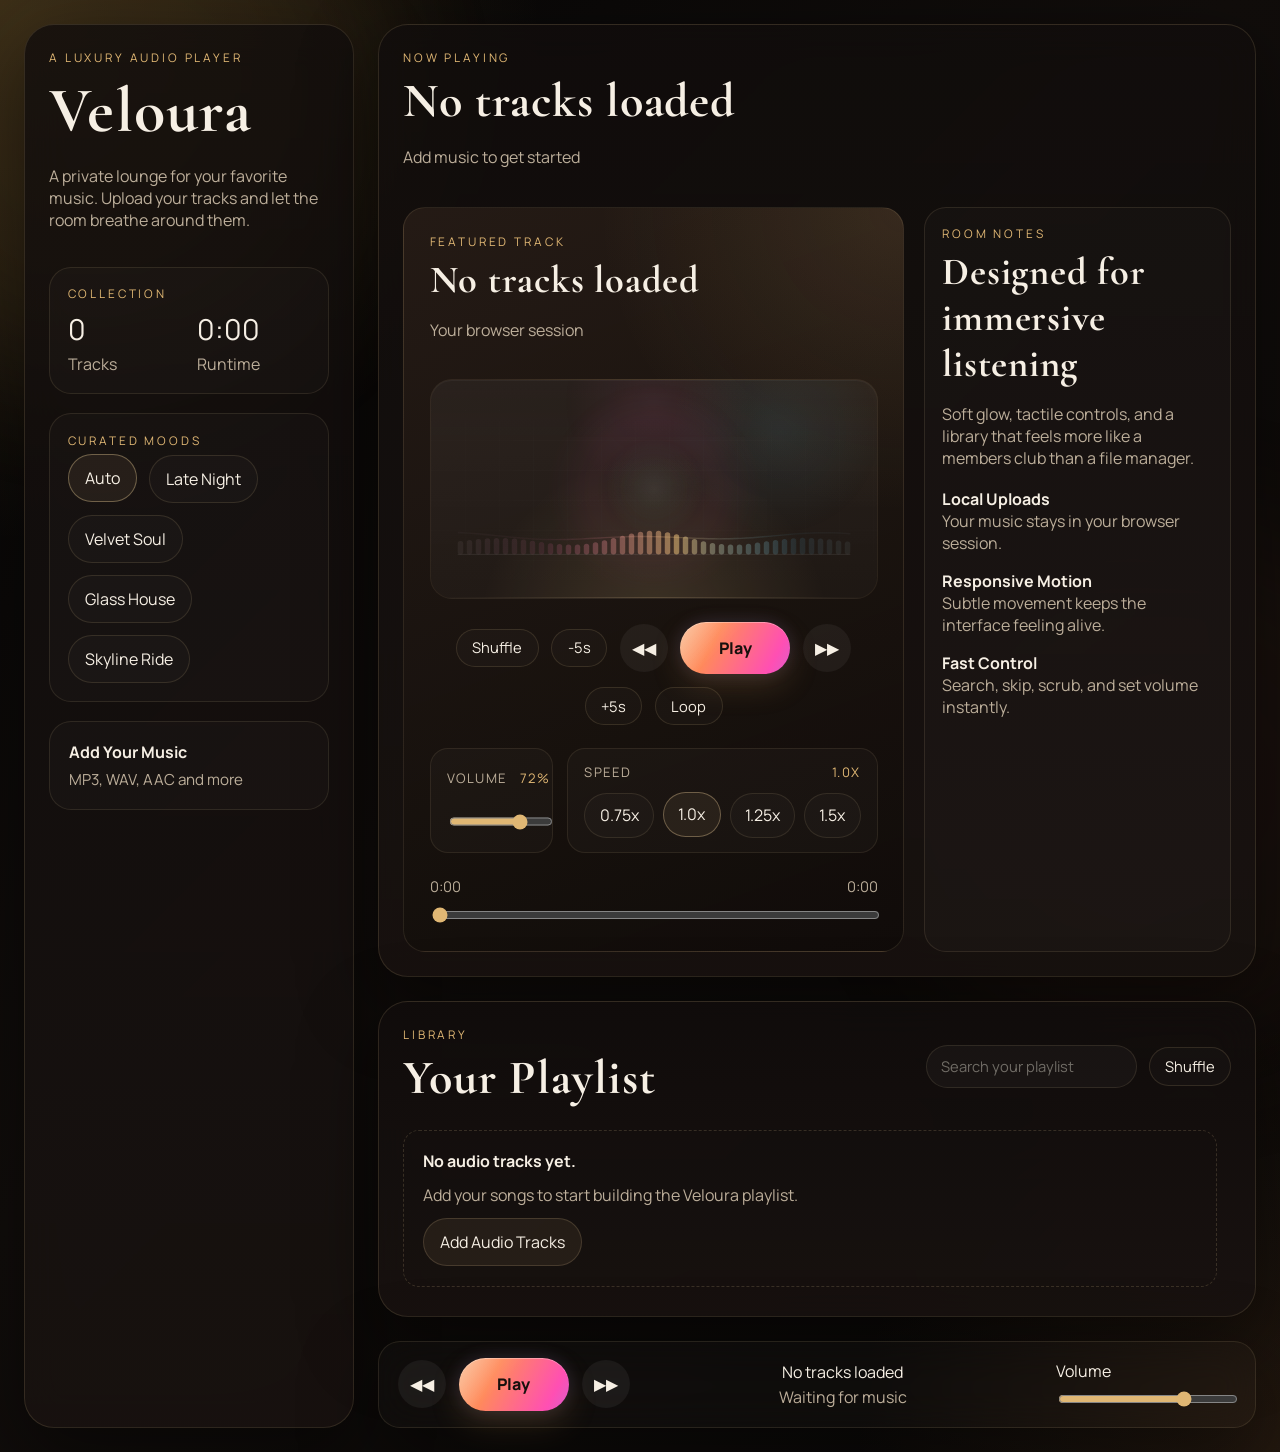
==== commit 09a409d5: "voice feature remove" ====
--- a/index.html
+++ b/index.html
@@ -59,15 +59,6 @@
           <span class="upload-caption">MP3, WAV, AAC and more</span>
         </label>
 
-        <div class="voice-console voice-console-sidebar" aria-live="polite">
-          <button id="voiceButton" class="ghost-button voice-button" type="button" aria-label="Activate voice commands">
-            Voice
-          </button>
-          <div class="voice-copy">
-            <span id="voiceStatus" class="voice-status">Voice ready</span>
-            <span id="voiceTranscript" class="voice-transcript muted">Tap Voice, then say a command.</span>
-          </div>
-        </div>
       </aside>
 
       <main class="main-stage">
--- a/styles.css
+++ b/styles.css
@@ -342,62 +342,6 @@
   gap: 1rem;
 }
 
-.voice-console {
-  display: flex;
-  align-items: center;
-  gap: 0.9rem;
-  padding: 0.85rem 1rem;
-  border-radius: 20px;
-  border: 1px solid rgba(223, 195, 144, 0.1);
-  background: rgba(255, 255, 255, 0.025);
-  min-width: min(100%, 330px);
-}
-
-.voice-console-sidebar {
-  width: 100%;
-  min-width: 0;
-}
-
-.voice-button {
-  min-width: 82px;
-  padding: 0.8rem 1rem;
-  font-weight: 700;
-}
-
-.voice-button.listening {
-  border-color: rgba(223, 195, 144, 0.46);
-  background: rgba(223, 195, 144, 0.12);
-  box-shadow: 0 0 0 6px rgba(223, 195, 144, 0.06);
-}
-
-.voice-button.unsupported,
-.voice-button:disabled {
-  opacity: 0.55;
-  cursor: not-allowed;
-}
-
-.voice-copy {
-  display: grid;
-  gap: 0.18rem;
-  min-width: 0;
-}
-
-.voice-status {
-  color: var(--gold);
-  font-size: 0.82rem;
-  letter-spacing: 0.12em;
-  text-transform: uppercase;
-}
-
-.voice-transcript {
-  display: block;
-  max-width: 220px;
-  white-space: nowrap;
-  overflow: hidden;
-  text-overflow: ellipsis;
-  font-size: 0.94rem;
-}
-
 .search-shell input,
 .library-search input {
   width: min(320px, 54vw);
@@ -1053,14 +997,6 @@
     align-items: stretch;
   }
 
-  .voice-console {
-    min-width: 0;
-  }
-
-  .voice-transcript {
-    max-width: none;
-  }
-
   .search-shell input,
   .library-search input,
   .volume-shell {
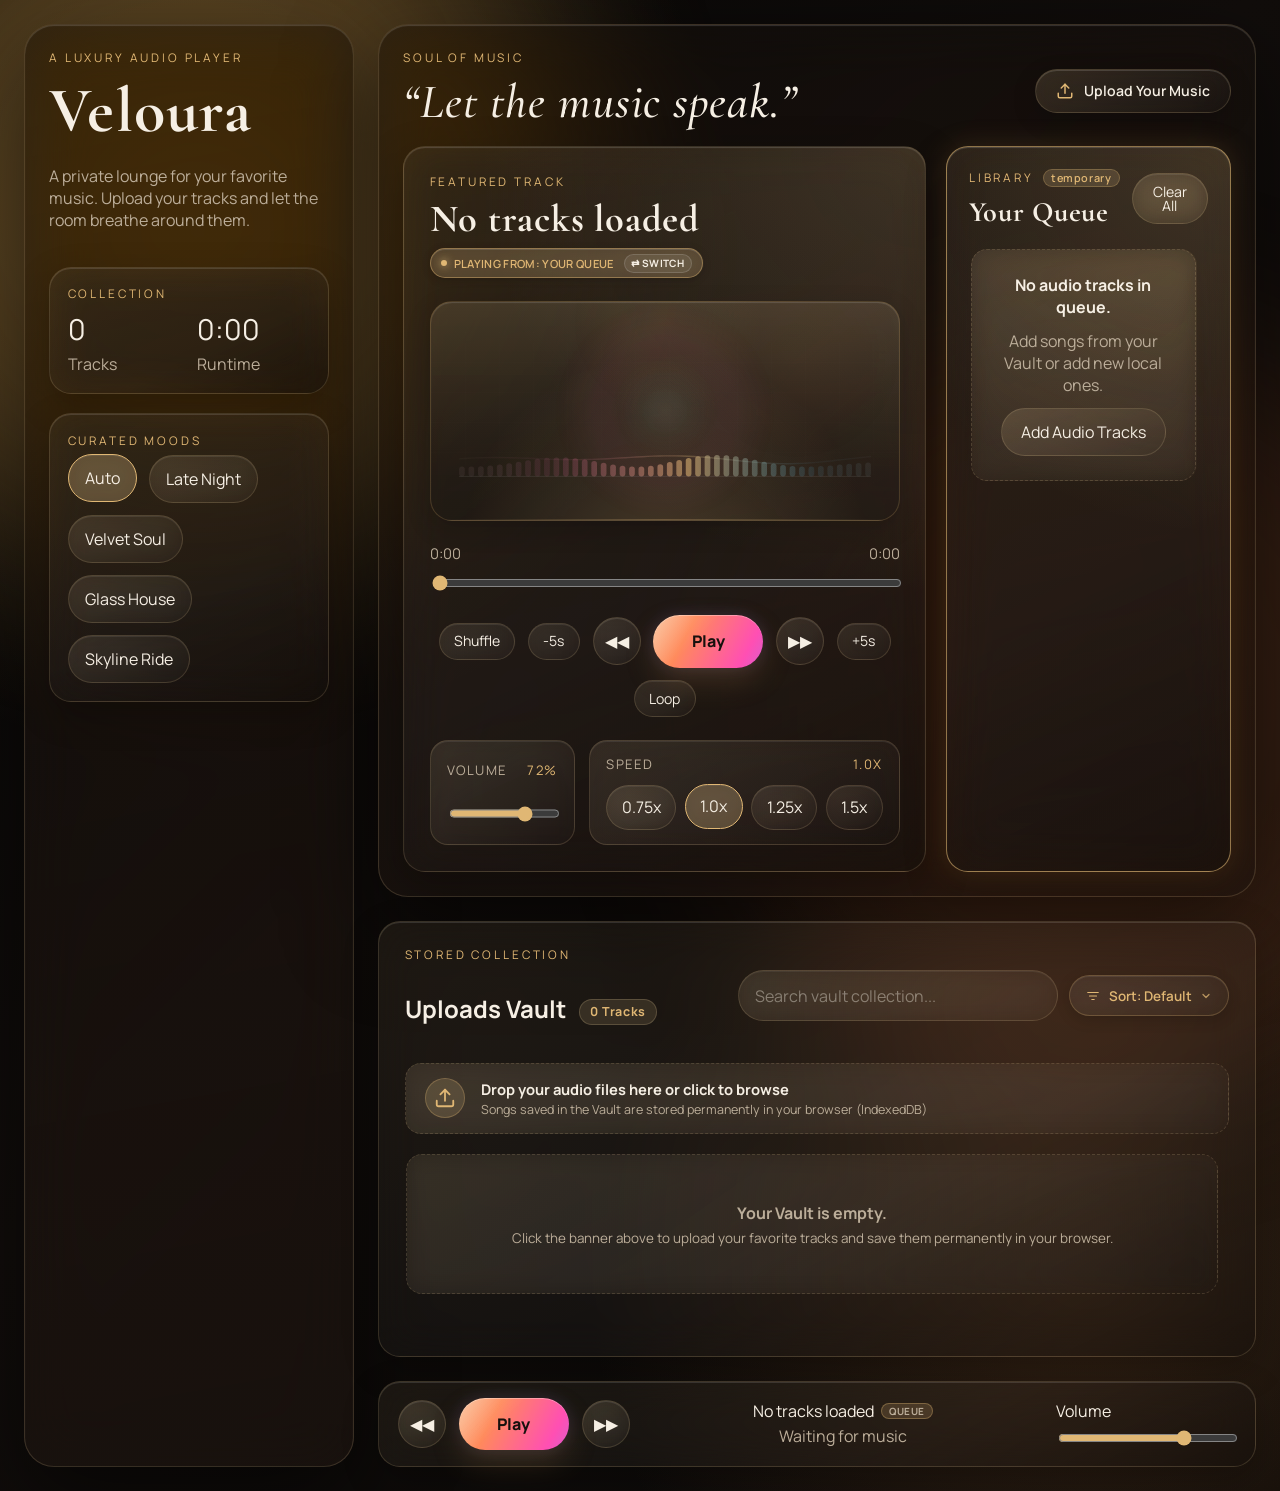
==== commit 66c49ec5: "Update message describing your changes" ====
--- a/index.html
+++ b/index.html
@@ -52,22 +52,25 @@
             <button class="mood-pill" type="button" data-theme="skyline-ride" aria-pressed="false">Skyline Ride</button>
           </div>
         </div>
-
-        <label class="upload-panel" for="audioUpload">
-          <input id="audioUpload" type="file" accept="audio/*" multiple />
-          <span class="upload-label">Add Your Music</span>
-          <span class="upload-caption">MP3, WAV, AAC and more</span>
-        </label>
-
       </aside>
 
       <main class="main-stage">
         <section class="hero panel">
           <div class="topbar">
-            <div>
-              <p class="eyebrow">Now Playing</p>
-              <h2 id="heroTitle">Midnight Gold</h2>
-              <p id="heroArtist" class="muted">Veloura Session</p>
+            <div class="quote-container">
+              <p class="eyebrow">Soul of Music</p>
+              <h2 id="quoteDisplay" class="quote-text">“Let the music speak.”</h2>
+            </div>
+
+            <div class="topbar-upload-action">
+              <label class="topbar-upload-btn" for="audioUpload">
+                <svg class="upload-icon" width="18" height="18" viewBox="0 0 24 24" fill="none" stroke="currentColor" stroke-width="2" stroke-linecap="round" stroke-linejoin="round">
+                  <path d="M21 15v4a2 2 0 0 1-2 2H5a2 2 0 0 1-2-2v-4"></path>
+                  <polyline points="17 8 12 3 7 8"></polyline>
+                  <line x1="12" y1="3" x2="12" y2="15"></line>
+                </svg>
+                <span>Upload Your Music</span>
+              </label>
             </div>
           </div>
 
@@ -76,13 +79,34 @@
               <div class="track-copy">
                 <p class="card-label">Featured Track</p>
                 <h3 id="trackTitle">Midnight Gold</h3>
-                <p id="trackMeta" class="muted">Veloura Session • Demo</p>
+                <div class="track-meta-row">
+                  <button id="sourceToggleBtn" class="source-toggle-btn source-queue" type="button" aria-label="Switch playback source">
+                    <span class="source-dot"></span>
+                    <span id="playbackSourceBadge">Playing from: Your Queue</span>
+                    <span class="source-switch-tag">⇄ Switch</span>
+                  </button>
+                </div>
               </div>
 
               <div id="spectrumShell" class="spectrum-shell" aria-hidden="true">
                 <div class="spectrum-grid"></div>
                 <div class="spectrum-orb"></div>
                 <canvas id="spectrumCanvas" class="spectrum-canvas" width="960" height="220"></canvas>
+              </div>
+
+              <div class="progress-cluster">
+                <div class="time-row">
+                  <span id="currentTime">0:00</span>
+                  <span id="duration">0:00</span>
+                </div>
+                <input
+                  id="progressBar"
+                  type="range"
+                  min="0"
+                  max="100"
+                  value="0"
+                  aria-label="Track progress"
+                />
               </div>
 
               <div class="featured-transport">
@@ -174,73 +198,111 @@
                   </div>
                 </div>
               </div>
-
-              <div class="progress-cluster">
-                <div class="time-row">
-                  <span id="currentTime">0:00</span>
-                  <span id="duration">0:00</span>
-                </div>
-                <input
-                  id="progressBar"
-                  type="range"
-                  min="0"
-                  max="100"
-                  value="0"
-                  aria-label="Track progress"
-                />
-              </div>
-            </div>
-
-            <div class="curation-card">
-              <p class="card-label">Room Notes</p>
-              <h3>Designed for immersive listening</h3>
-              <p class="muted">
-                Soft glow, tactile controls, and a library that feels more like
-                a members club than a file manager.
-              </p>
-
-              <div class="feature-list">
-                <div>
-                  <strong>Local Uploads</strong>
-                  <span>Your music stays in your browser session.</span>
-                </div>
-                <div>
-                  <strong>Responsive Motion</strong>
-                  <span>Subtle movement keeps the interface feeling alive.</span>
-                </div>
-                <div>
-                  <strong>Fast Control</strong>
-                  <span>Search, skip, scrub, and set volume instantly.</span>
-                </div>
-              </div>
+            </div>
+
+            <div id="queuePanel" class="library playlist-panel">
+              <div class="section-heading">
+                <div class="queue-heading-group">
+                  <div class="queue-title-row">
+                    <p class="eyebrow">Library</p>
+                    <span class="queue-subtitle">temporary</span>
+                  </div>
+                  <h2>Your Queue</h2>
+                </div>
+                <div class="library-tools">
+                  <button id="clearQueueButton" class="ghost-button compact-button" type="button" title="Clear all tracks from queue">
+                    Clear All
+                  </button>
+                </div>
+              </div>
+
+              <div id="playlist" class="playlist" aria-live="polite"></div>
+
+              <label id="libraryUploadPanel" class="upload-panel library-upload" for="audioUploadQueue">
+                <span class="upload-label">+ Add Your Music</span>
+                <span class="upload-caption">MP3, WAV, AAC (temporary)</span>
+              </label>
             </div>
           </div>
         </section>
 
-        <section class="library panel">
+        <!-- UPLOADS VAULT SECTION (Placed directly above bottom Player Dock) -->
+        <section id="vaultPanel" class="vault-panel panel">
           <div class="section-heading">
-            <div>
-              <p class="eyebrow">Library</p>
-              <h2>Your Playlist</h2>
+            <div class="vault-heading-group">
+              <p class="eyebrow">Stored Collection</p>
+              <h2>Uploads Vault <span id="vaultCountBadge" class="vault-heading-badge">0 Tracks</span></h2>
             </div>
             <div class="library-tools">
               <div class="library-search">
                 <input
-                  id="searchInput"
+                  id="vaultSearchInput"
                   type="search"
-                  placeholder="Search your playlist"
-                  aria-label="Search your playlist"
+                  placeholder="Search vault collection..."
+                  aria-label="Search your uploaded music vault"
                 />
               </div>
-              <button id="shuffleButton" class="ghost-button compact-button" type="button">
-                Shuffle
-              </button>
-            </div>
-          </div>
-
-          <div id="playlist" class="playlist" aria-live="polite"></div>
+              <div class="vault-sort-container" id="vaultSortContainer">
+                <button id="vaultSortToggleBtn" class="vault-sort-btn" type="button" aria-expanded="false" aria-haspopup="listbox" title="Sort vault collection">
+                  <svg class="sort-icon" width="14" height="14" viewBox="0 0 24 24" fill="none" stroke="currentColor" stroke-width="2" stroke-linecap="round" stroke-linejoin="round">
+                    <path d="M3 6h18M6 12h12M10 18h4"></path>
+                  </svg>
+                  <span id="vaultSortCurrentLabel">Sort: Default</span>
+                  <svg class="sort-chevron" width="12" height="12" viewBox="0 0 24 24" fill="none" stroke="currentColor" stroke-width="2.5" stroke-linecap="round" stroke-linejoin="round">
+                    <polyline points="6 9 12 15 18 9"></polyline>
+                  </svg>
+                </button>
+
+                <div id="vaultSortMenu" class="vault-sort-menu" role="listbox" aria-label="Sort options">
+                  <button class="vault-sort-option active" type="button" role="option" data-value="custom" aria-selected="true">
+                    <span class="sort-opt-name">Default Order</span>
+                    <span class="sort-opt-check">✓</span>
+                  </button>
+                  <button class="vault-sort-option" type="button" role="option" data-value="title-asc" aria-selected="false">
+                    <span class="sort-opt-name">Title (A → Z)</span>
+                    <span class="sort-opt-check">✓</span>
+                  </button>
+                  <button class="vault-sort-option" type="button" role="option" data-value="title-desc" aria-selected="false">
+                    <span class="sort-opt-name">Title (Z → A)</span>
+                    <span class="sort-opt-check">✓</span>
+                  </button>
+                  <button class="vault-sort-option" type="button" role="option" data-value="duration-asc" aria-selected="false">
+                    <span class="sort-opt-name">Duration (Shortest)</span>
+                    <span class="sort-opt-check">✓</span>
+                  </button>
+                  <button class="vault-sort-option" type="button" role="option" data-value="duration-desc" aria-selected="false">
+                    <span class="sort-opt-name">Duration (Longest)</span>
+                    <span class="sort-opt-check">✓</span>
+                  </button>
+                  <button class="vault-sort-option" type="button" role="option" data-value="newest" aria-selected="false">
+                    <span class="sort-opt-name">Recently Added</span>
+                    <span class="sort-opt-check">✓</span>
+                  </button>
+                </div>
+              </div>
+            </div>
+          </div>
+
+          <!-- Interactive Upload Banner / Dropzone -->
+          <label class="vault-dropzone-banner" for="audioUploadVault">
+            <div class="vault-drop-icon">
+              <svg width="22" height="22" viewBox="0 0 24 24" fill="none" stroke="currentColor" stroke-width="2" stroke-linecap="round" stroke-linejoin="round">
+                <path d="M21 15v4a2 2 0 0 1-2 2H5a2 2 0 0 1-2-2v-4"></path>
+                <polyline points="17 8 12 3 7 8"></polyline>
+                <line x1="12" y1="3" x2="12" y2="15"></line>
+              </svg>
+            </div>
+            <div class="vault-drop-content">
+              <span class="vault-drop-title">Drop your audio files here or click to browse</span>
+              <span class="vault-drop-sub">Songs saved in the Vault are stored permanently in your browser (IndexedDB)</span>
+            </div>
+          </label>
+
+          <!-- Vault Tracks Grid -->
+          <div id="vaultTrackList" class="vault-grid" aria-live="polite"></div>
         </section>
 
+        <!-- FLOATING BOTTOM PLAYER DOCK -->
         <section class="player-dock panel">
           <div class="transport">
             <button id="prevButton" class="control-button" type="button" aria-label="Previous track">
@@ -255,8 +317,11 @@
           </div>
 
           <div class="dock-meta">
-            <span id="dockTitle">Midnight Gold</span>
-            <span id="dockArtist">Veloura Session</span>
+            <div class="dock-meta-header">
+              <span id="dockTitle">No track selected</span>
+              <span id="dockSourceBadge" class="dock-source-badge source-queue">Queue</span>
+            </div>
+            <span id="dockArtist">Ready to play</span>
           </div>
 
           <div class="volume-shell">
@@ -274,6 +339,8 @@
       </main>
     </div>
 
+    <input id="audioUploadVault" type="file" accept="audio/*" multiple style="display: none;" />
+    <input id="audioUploadQueue" type="file" accept="audio/*" multiple style="display: none;" />
     <audio id="audioPlayer" preload="metadata"></audio>
     <script src="./app.js"></script>
   </body>
--- a/styles.css
+++ b/styles.css
@@ -1,26 +1,29 @@
 :root {
   --bg: #0a0908;
-  --bg-soft: rgba(30, 22, 19, 0.84);
-  --panel: rgba(17, 13, 12, 0.8);
-  --panel-strong: rgba(24, 18, 16, 0.92);
-  --line: rgba(223, 195, 144, 0.14);
+  --bg-soft: rgba(30, 22, 19, 0.7);
+  --panel: rgba(20, 16, 13, 0.52);
+  --panel-strong: rgba(28, 20, 16, 0.72);
+  --card-bg: linear-gradient(155deg, rgba(223, 195, 144, 0.08) 0%, rgba(255, 255, 255, 0.03) 60%, rgba(20, 15, 12, 0.45) 100%);
+  --card-border: rgba(223, 195, 144, 0.18);
+  --line: rgba(223, 195, 144, 0.18);
   --gold: #e0b774;
   --gold-soft: #c79a58;
   --text: #f6efe4;
   --muted: #bcae9a;
-  --shadow: 0 24px 80px rgba(0, 0, 0, 0.46);
+  --menu-bg: linear-gradient(165deg, rgba(28, 20, 16, 0.96), rgba(16, 11, 9, 0.98));
+  --shadow: 0 30px 90px rgba(0, 0, 0, 0.55), inset 0 1px 1px rgba(255, 255, 255, 0.16);
   --radius-xl: 30px;
   --radius-lg: 22px;
   --radius-md: 16px;
   --page-background:
-    radial-gradient(circle at top left, rgba(201, 157, 77, 0.2), transparent 28%),
-    radial-gradient(circle at bottom right, rgba(180, 112, 57, 0.15), transparent 22%),
+    radial-gradient(circle at 15% 15%, rgba(201, 157, 77, 0.28), transparent 32%),
+    radial-gradient(circle at 85% 85%, rgba(180, 112, 57, 0.24), transparent 30%),
     linear-gradient(135deg, #050505 0%, #110d0b 45%, #090807 100%);
-  --glow-left: rgba(198, 146, 69, 0.38);
-  --glow-right: rgba(130, 69, 41, 0.34);
-  --glow-left-transform: translate3d(0, 0, 0) scale(1);
-  --glow-right-transform: translate3d(0, 0, 0) scale(1);
-  --glow-blur: 70px;
+  --glow-left: rgba(198, 146, 69, 0.5);
+  --glow-right: rgba(160, 85, 45, 0.45);
+  --glow-left-transform: translate3d(0, 0, 0) scale(1.05);
+  --glow-right-transform: translate3d(0, 0, 0) scale(1.05);
+  --glow-blur: 85px;
   --theme-ease: cubic-bezier(0.22, 1, 0.36, 1);
 }
 
@@ -40,7 +43,9 @@
   background: var(--page-background);
   color: var(--text);
   font-family: "Manrope", sans-serif;
-  transition: background 900ms var(--theme-ease), color 420ms ease;
+  transition:
+    background 1200ms var(--theme-ease),
+    color 500ms ease;
 }
 
 body::after {
@@ -51,9 +56,9 @@
   pointer-events: none;
   opacity: 0;
   background:
-    radial-gradient(circle at center, rgba(255, 255, 255, 0.08), transparent 42%),
-    linear-gradient(135deg, rgba(255, 255, 255, 0.04), transparent 55%);
-  transition: opacity 760ms var(--theme-ease);
+    radial-gradient(circle at 20% 20%, color-mix(in srgb, var(--glow-left) 22%, transparent), transparent 60%),
+    radial-gradient(circle at 80% 80%, color-mix(in srgb, var(--glow-right) 20%, transparent), transparent 60%);
+  transition: opacity 1100ms var(--theme-ease);
 }
 
 body.theme-transition::after {
@@ -61,45 +66,63 @@
 }
 
 body[data-theme="velvet-soul"] {
-  --gold: #d6a3a1;
-  --gold-soft: #a66a67;
-  --muted: #c6b0ae;
+  --gold: #f472b6;
+  --gold-soft: #e11d48;
+  --muted: #e2d2d6;
+  --panel: rgba(28, 12, 22, 0.58);
+  --panel-strong: rgba(42, 16, 32, 0.78);
+  --card-bg: linear-gradient(150deg, rgba(244, 114, 182, 0.1) 0%, rgba(255, 255, 255, 0.035) 60%, rgba(30, 10, 20, 0.5) 100%);
+  --card-border: rgba(244, 114, 182, 0.22);
+  --line: rgba(244, 114, 182, 0.2);
+  --menu-bg: linear-gradient(165deg, rgba(38, 14, 28, 0.96), rgba(20, 7, 14, 0.98));
   --page-background:
-    radial-gradient(circle at top left, rgba(177, 93, 106, 0.26), transparent 30%),
-    radial-gradient(circle at bottom right, rgba(109, 54, 65, 0.18), transparent 24%),
-    linear-gradient(135deg, #11080b 0%, #201015 48%, #090607 100%);
-  --glow-left: rgba(188, 94, 113, 0.4);
-  --glow-right: rgba(95, 42, 53, 0.34);
-  --glow-left-transform: translate3d(1.5rem, -1rem, 0) scale(1.06);
-  --glow-right-transform: translate3d(-1.2rem, 1rem, 0) scale(0.96);
+    radial-gradient(circle at 15% 15%, rgba(225, 29, 72, 0.32), transparent 34%),
+    radial-gradient(circle at 85% 85%, rgba(159, 18, 57, 0.28), transparent 30%),
+    linear-gradient(135deg, #13070b 0%, #240c15 48%, #0a0407 100%);
+  --glow-left: rgba(244, 114, 182, 0.52);
+  --glow-right: rgba(190, 24, 93, 0.45);
+  --glow-left-transform: translate3d(1.5rem, -1rem, 0) scale(1.08);
+  --glow-right-transform: translate3d(-1.2rem, 1rem, 0) scale(0.98);
 }
 
 body[data-theme="glass-house"] {
-  --gold: #9ed0d9;
-  --gold-soft: #6ea9b4;
-  --muted: #b8cad0;
+  --gold: #38bdf8;
+  --gold-soft: #0284c7;
+  --muted: #cbd5e1;
+  --panel: rgba(8, 26, 42, 0.58);
+  --panel-strong: rgba(12, 38, 62, 0.78);
+  --card-bg: linear-gradient(150deg, rgba(56, 189, 248, 0.1) 0%, rgba(255, 255, 255, 0.035) 60%, rgba(6, 22, 34, 0.5) 100%);
+  --card-border: rgba(56, 189, 248, 0.22);
+  --line: rgba(56, 189, 248, 0.2);
+  --menu-bg: linear-gradient(165deg, rgba(10, 32, 52, 0.96), rgba(5, 16, 28, 0.98));
   --page-background:
-    radial-gradient(circle at top left, rgba(111, 175, 191, 0.22), transparent 28%),
-    radial-gradient(circle at bottom right, rgba(73, 106, 118, 0.18), transparent 22%),
-    linear-gradient(135deg, #071014 0%, #112028 47%, #06090c 100%);
-  --glow-left: rgba(111, 175, 191, 0.38);
-  --glow-right: rgba(74, 116, 126, 0.28);
-  --glow-left-transform: translate3d(1rem, -0.8rem, 0) scale(1.04);
-  --glow-right-transform: translate3d(-1.4rem, 1.2rem, 0) scale(1.02);
+    radial-gradient(circle at 15% 15%, rgba(14, 165, 233, 0.32), transparent 32%),
+    radial-gradient(circle at 85% 85%, rgba(20, 184, 166, 0.26), transparent 28%),
+    linear-gradient(135deg, #051019 0%, #0c2132 47%, #04090e 100%);
+  --glow-left: rgba(56, 189, 248, 0.52);
+  --glow-right: rgba(20, 184, 166, 0.42);
+  --glow-left-transform: translate3d(1rem, -0.8rem, 0) scale(1.06);
+  --glow-right-transform: translate3d(-1.4rem, 1.2rem, 0) scale(1.04);
 }
 
 body[data-theme="skyline-ride"] {
-  --gold: #f0bf7a;
-  --gold-soft: #c98549;
-  --muted: #c5bbc0;
+  --gold: #c084fc;
+  --gold-soft: #a855f7;
+  --muted: #cbd5e1;
+  --panel: rgba(18, 12, 36, 0.58);
+  --panel-strong: rgba(28, 18, 56, 0.78);
+  --card-bg: linear-gradient(150deg, rgba(192, 132, 252, 0.1) 0%, rgba(255, 255, 255, 0.035) 60%, rgba(14, 8, 28, 0.5) 100%);
+  --card-border: rgba(192, 132, 252, 0.22);
+  --line: rgba(192, 132, 252, 0.2);
+  --menu-bg: linear-gradient(165deg, rgba(26, 16, 50, 0.96), rgba(12, 7, 24, 0.98));
   --page-background:
-    radial-gradient(circle at top left, rgba(100, 88, 198, 0.2), transparent 28%),
-    radial-gradient(circle at bottom right, rgba(234, 128, 62, 0.18), transparent 24%),
-    linear-gradient(135deg, #090812 0%, #151128 48%, #0a0810 100%);
-  --glow-left: rgba(103, 96, 190, 0.35);
-  --glow-right: rgba(217, 112, 58, 0.32);
-  --glow-left-transform: translate3d(1.8rem, -1rem, 0) scale(1.08);
-  --glow-right-transform: translate3d(-1.6rem, 1.3rem, 0) scale(1);
+    radial-gradient(circle at 15% 15%, rgba(168, 85, 247, 0.36), transparent 34%),
+    radial-gradient(circle at 85% 85%, rgba(249, 115, 22, 0.32), transparent 32%),
+    linear-gradient(135deg, #090616 0%, #170d28 48%, #070512 100%);
+  --glow-left: rgba(168, 85, 247, 0.58);
+  --glow-right: rgba(249, 115, 22, 0.48);
+  --glow-left-transform: translate3d(1.8rem, -1rem, 0) scale(1.1);
+  --glow-right-transform: translate3d(-1.6rem, 1.3rem, 0) scale(1.02);
 }
 
 button,
@@ -109,17 +132,18 @@
 
 .background-glow {
   position: fixed;
-  width: 34rem;
-  height: 34rem;
+  width: 44rem;
+  height: 44rem;
   border-radius: 999px;
   filter: blur(var(--glow-blur));
-  opacity: 0.3;
+  opacity: 0.58;
   pointer-events: none;
+  will-change: transform, background, filter, opacity;
   transition:
-    background 900ms var(--theme-ease),
-    transform 1300ms var(--theme-ease),
-    filter 900ms var(--theme-ease),
-    opacity 900ms ease;
+    background 1200ms var(--theme-ease),
+    transform 1400ms var(--theme-ease),
+    filter 1200ms var(--theme-ease),
+    opacity 1000ms ease;
 }
 
 .background-glow-left {
@@ -148,18 +172,19 @@
 }
 
 .panel {
-  background: linear-gradient(180deg, var(--panel) 0%, var(--panel-strong) 100%);
+  background: linear-gradient(170deg, var(--panel) 0%, var(--panel-strong) 100%);
   border: 1px solid var(--line);
   border-radius: var(--radius-xl);
   box-shadow: var(--shadow);
-  backdrop-filter: blur(20px);
+  backdrop-filter: blur(28px) saturate(180%);
+  -webkit-backdrop-filter: blur(28px) saturate(180%);
 }
 
 .panel,
 .sidebar-card,
 .upload-panel,
 .now-playing-card,
-.curation-card,
+.playlist-panel,
 .player-dock,
 .featured-volume-card,
 .featured-speed-card,
@@ -205,8 +230,7 @@
 .brand-lockup h1,
 .hero h2,
 .library h2,
-.track-copy h3,
-.curation-card h3 {
+.track-copy h3 {
   margin: 0;
   font-family: "Cormorant Garamond", serif;
   letter-spacing: 0.02em;
@@ -221,8 +245,7 @@
   font-size: clamp(2rem, 4vw, 3rem);
 }
 
-.track-copy h3,
-.curation-card h3 {
+.track-copy h3 {
   font-size: clamp(1.8rem, 3vw, 2.4rem);
 }
 
@@ -242,15 +265,20 @@
 .sidebar-card,
 .upload-panel,
 .now-playing-card,
-.curation-card,
+.playlist-panel,
+.vault-panel,
 .player-dock {
   border-radius: var(--radius-lg);
-  border: 1px solid rgba(223, 195, 144, 0.12);
-  background: rgba(255, 255, 255, 0.02);
-}
-
-.sidebar-card,
-.curation-card {
+  border: 1px solid var(--card-border);
+  background: var(--card-bg);
+  backdrop-filter: blur(20px);
+  -webkit-backdrop-filter: blur(20px);
+  box-shadow:
+    inset 0 1px 0 rgba(255, 255, 255, 0.12),
+    0 12px 36px rgba(0, 0, 0, 0.24);
+}
+
+.sidebar-card {
   padding: 1.1rem;
 }
 
@@ -280,21 +308,46 @@
 .mood-pill,
 .ghost-button {
   padding: 0.75rem 1rem;
-  border: 1px solid rgba(223, 195, 144, 0.14);
+  border: 1px solid var(--card-border);
   border-radius: 999px;
-  background: rgba(255, 255, 255, 0.02);
+  background: linear-gradient(145deg, color-mix(in srgb, var(--gold) 6%, rgba(255, 255, 255, 0.04)), rgba(255, 255, 255, 0.015));
+  backdrop-filter: blur(12px);
+  -webkit-backdrop-filter: blur(12px);
+  box-shadow: inset 0 1px 0 rgba(255, 255, 255, 0.08);
   color: var(--text);
   cursor: pointer;
-  transition: transform 180ms ease, border-color 180ms ease, background 180ms ease;
-}
-
-.mood-pill.active,
-.ghost-button.active,
+  transition: transform 180ms ease, border-color 180ms ease, background 180ms ease, box-shadow 180ms ease;
+}
+
+@keyframes activePillGlow {
+  0%, 100% {
+    box-shadow:
+      inset 0 1px 0 rgba(255, 255, 255, 0.25),
+      0 0 14px color-mix(in srgb, var(--glow-left) 40%, transparent);
+    border-color: color-mix(in srgb, var(--gold) 60%, transparent);
+  }
+  50% {
+    box-shadow:
+      inset 0 1px 0 rgba(255, 255, 255, 0.4),
+      0 0 24px color-mix(in srgb, var(--glow-left) 70%, transparent);
+    border-color: color-mix(in srgb, var(--gold) 95%, white 10%);
+  }
+}
+
 .mood-pill:hover,
 .ghost-button:hover {
   transform: translateY(-1px);
-  border-color: rgba(223, 195, 144, 0.4);
-  background: rgba(223, 195, 144, 0.08);
+  border-color: color-mix(in srgb, var(--gold) 60%, transparent);
+  background: color-mix(in srgb, var(--gold) 18%, rgba(255, 255, 255, 0.05));
+  box-shadow: inset 0 1px 0 rgba(255, 255, 255, 0.2), 0 6px 20px color-mix(in srgb, var(--glow-left) 35%, transparent);
+}
+
+.mood-pill.active,
+.ghost-button.active {
+  transform: translateY(-1px);
+  border-color: var(--gold);
+  background: color-mix(in srgb, var(--gold) 22%, rgba(255, 255, 255, 0.05));
+  animation: activePillGlow 2.4s ease-in-out infinite;
 }
 
 .upload-panel {
@@ -307,7 +360,7 @@
 
 .upload-panel:hover {
   transform: translateY(-2px);
-  border-color: rgba(223, 195, 144, 0.34);
+  border-color: color-mix(in srgb, var(--gold) 45%, transparent);
 }
 
 .upload-panel input {
@@ -346,11 +399,22 @@
 .library-search input {
   width: min(320px, 54vw);
   padding: 0.85rem 1rem;
-  border: 1px solid rgba(223, 195, 144, 0.12);
+  border: 1px solid var(--card-border);
   border-radius: 999px;
-  background: rgba(255, 255, 255, 0.03);
+  background: linear-gradient(145deg, color-mix(in srgb, var(--gold) 6%, rgba(255, 255, 255, 0.04)), rgba(255, 255, 255, 0.015));
+  backdrop-filter: blur(10px);
+  -webkit-backdrop-filter: blur(10px);
+  box-shadow: inset 0 1px 0 rgba(255, 255, 255, 0.06);
   color: var(--text);
   outline: none;
+  transition: border-color 180ms ease, box-shadow 180ms ease, background 180ms ease;
+}
+
+.search-shell input:focus,
+.library-search input:focus {
+  border-color: var(--gold);
+  background: color-mix(in srgb, var(--gold) 14%, rgba(255, 255, 255, 0.04));
+  box-shadow: inset 0 1px 0 rgba(255, 255, 255, 0.12), 0 0 18px color-mix(in srgb, var(--glow-left) 40%, transparent);
 }
 
 .search-shell input::placeholder,
@@ -360,24 +424,98 @@
 
 .hero-grid {
   display: grid;
-  grid-template-columns: minmax(0, 1.55fr) minmax(290px, 0.95fr);
+  grid-template-columns: minmax(0, 1.65fr) minmax(270px, 0.9fr);
   gap: 1.2rem;
-  margin-top: 1.4rem;
+  margin-top: 0.85rem;
+  align-items: stretch;
 }
 
 .topbar {
-  overflow: hidden;
-}
-
-.topbar > div,
+  min-height: 4.2rem;
+  display: flex;
+  align-items: center;
+  justify-content: space-between;
+  gap: 1.2rem;
+  flex-wrap: wrap;
+}
+
+.quote-container {
+  max-width: min(600px, 100%);
+  min-width: 0;
+  min-height: 3.4rem;
+  display: flex;
+  flex-direction: column;
+  justify-content: center;
+  overflow: visible;
+  padding-right: 0.5rem;
+}
+
+.quote-text {
+  font-family: "Cormorant Garamond", serif;
+  font-size: clamp(1.35rem, 2.3vw, 1.95rem);
+  font-style: italic;
+  font-weight: 500;
+  line-height: 1.25;
+  color: var(--text);
+  margin: 0;
+  letter-spacing: 0.01em;
+  padding-right: 0.35rem;
+  transition: opacity 500ms ease, transform 500ms ease;
+  white-space: normal;
+  overflow: visible;
+}
+
+.quote-text.fading {
+  opacity: 0;
+  transform: translateY(-4px);
+}
+
+.topbar-upload-action {
+  display: flex;
+  align-items: center;
+  flex-shrink: 0;
+}
+
+.topbar-upload-btn {
+  display: inline-flex;
+  align-items: center;
+  gap: 0.65rem;
+  padding: 0.72rem 1.25rem;
+  border-radius: 999px;
+  border: 1px solid var(--card-border);
+  background: linear-gradient(145deg, color-mix(in srgb, var(--gold) 12%, rgba(255, 255, 255, 0.04)), rgba(255, 255, 255, 0.02));
+  backdrop-filter: blur(14px);
+  -webkit-backdrop-filter: blur(14px);
+  box-shadow: inset 0 1px 0 rgba(255, 255, 255, 0.14), 0 8px 24px rgba(0, 0, 0, 0.18);
+  color: var(--text);
+  font-weight: 600;
+  font-size: 0.88rem;
+  cursor: pointer;
+  transition: transform 180ms ease, border-color 180ms ease, background 180ms ease, box-shadow 180ms ease;
+}
+
+.topbar-upload-btn:hover {
+  transform: translateY(-2px);
+  border-color: var(--gold);
+  background: color-mix(in srgb, var(--gold) 22%, rgba(255, 255, 255, 0.06));
+  box-shadow: inset 0 1px 0 rgba(255, 255, 255, 0.22), 0 12px 30px rgba(0, 0, 0, 0.28), 0 0 20px color-mix(in srgb, var(--glow-left) 40%, transparent);
+}
+
+.topbar-upload-btn .upload-icon {
+  color: var(--gold);
+  transition: transform 200ms ease;
+}
+
+.topbar-upload-btn:hover .upload-icon {
+  transform: translateY(-2px);
+}
+
 .track-copy {
   min-width: 0;
   max-width: 100%;
-  overflow: hidden;
-}
-
-#heroTitle,
-#heroArtist,
+  overflow: visible;
+}
+
 #trackTitle,
 #trackMeta {
   display: block;
@@ -385,6 +523,97 @@
   white-space: nowrap;
   overflow: hidden;
   text-overflow: ellipsis;
+}
+
+.track-meta-row {
+  display: flex;
+  align-items: center;
+  justify-content: flex-start;
+  margin-top: 0.4rem;
+  width: 100%;
+  box-sizing: border-box;
+}
+
+.source-toggle-btn {
+  display: inline-flex;
+  align-items: center;
+  gap: 0.42rem;
+  padding: 0.28rem 0.65rem;
+  border-radius: 999px;
+  border: 1px solid color-mix(in srgb, var(--gold) 28%, transparent);
+  background: color-mix(in srgb, var(--gold) 10%, rgba(255, 255, 255, 0.04));
+  backdrop-filter: blur(12px);
+  -webkit-backdrop-filter: blur(12px);
+  box-shadow: inset 0 1px 0 rgba(255, 255, 255, 0.12), 0 2px 8px rgba(0, 0, 0, 0.18);
+  color: var(--gold);
+  font-family: inherit;
+  font-size: 0.7rem;
+  font-weight: 600;
+  letter-spacing: 0.03em;
+  text-transform: uppercase;
+  cursor: pointer;
+  outline: none;
+  flex-shrink: 0;
+  white-space: nowrap;
+  box-sizing: border-box;
+  transition: border-color 220ms ease, background 220ms ease, box-shadow 220ms ease, color 220ms ease;
+}
+
+.source-toggle-btn:hover {
+  border-color: var(--gold);
+  background: color-mix(in srgb, var(--gold) 20%, rgba(255, 255, 255, 0.06));
+  box-shadow: inset 0 1px 0 rgba(255, 255, 255, 0.2), 0 0 16px color-mix(in srgb, var(--glow-left) 40%, transparent);
+}
+
+.source-toggle-btn:active {
+  transform: scale(0.97);
+}
+
+.source-dot {
+  width: 6px;
+  height: 6px;
+  border-radius: 50%;
+  background: currentColor;
+  box-shadow: 0 0 8px currentColor;
+  animation: pulseSourceDot 1.8s ease-in-out infinite;
+}
+
+@keyframes pulseSourceDot {
+  0%, 100% { opacity: 1; transform: scale(1); }
+  50% { opacity: 0.35; transform: scale(0.75); }
+}
+
+.source-toggle-btn.source-queue,
+.source-toggle-btn.source-vault {
+  border-color: color-mix(in srgb, var(--gold) 45%, transparent);
+  background: color-mix(in srgb, var(--gold) 15%, rgba(255, 255, 255, 0.04));
+  color: var(--gold);
+}
+
+.source-toggle-btn.source-queue:hover,
+.source-toggle-btn.source-vault:hover {
+  border-color: var(--gold);
+  background: color-mix(in srgb, var(--gold) 24%, rgba(255, 255, 255, 0.06));
+  box-shadow: inset 0 1px 0 rgba(255, 255, 255, 0.2), 0 0 16px color-mix(in srgb, var(--glow-left) 40%, transparent);
+}
+
+.source-switch-tag {
+  display: inline-block;
+  padding: 0.1rem 0.42rem;
+  border-radius: 999px;
+  background: rgba(255, 255, 255, 0.08);
+  border: 1px solid rgba(255, 255, 255, 0.14);
+  font-size: 0.63rem;
+  font-weight: 700;
+  color: var(--text);
+  margin-left: 0.2rem;
+  transition: all 180ms ease;
+}
+
+.source-toggle-btn:hover .source-switch-tag {
+  background: color-mix(in srgb, var(--gold) 28%, transparent);
+  border-color: var(--gold);
+  color: #fff;
 }
 
 .now-playing-card {
@@ -395,8 +624,14 @@
   align-content: space-between;
   overflow: hidden;
   background:
-    radial-gradient(circle at top right, rgba(224, 183, 116, 0.12), transparent 34%),
-    linear-gradient(160deg, rgba(39, 28, 22, 0.9), rgba(16, 12, 10, 0.95));
+    radial-gradient(circle at top right, color-mix(in srgb, var(--gold) 16%, transparent), transparent 50%),
+    var(--card-bg);
+  border: 1px solid var(--card-border);
+  backdrop-filter: blur(22px);
+  -webkit-backdrop-filter: blur(22px);
+  box-shadow:
+    inset 0 1px 1px rgba(255, 255, 255, 0.16),
+    0 16px 44px rgba(0, 0, 0, 0.28);
 }
 
 .progress-cluster {
@@ -412,12 +647,13 @@
   height: 220px;
   overflow: hidden;
   border-radius: 22px;
-  border: 1px solid rgba(223, 195, 144, 0.08);
+  border: 1px solid color-mix(in srgb, var(--gold) 22%, transparent);
   background:
-    linear-gradient(180deg, rgba(255, 255, 255, 0.035), rgba(255, 255, 255, 0.01)),
-    radial-gradient(circle at 50% 115%, rgba(224, 183, 116, 0.16), transparent 52%),
-    linear-gradient(180deg, rgba(0, 0, 0, 0.08), transparent 26%);
-  box-shadow: inset 0 1px 0 rgba(255, 255, 255, 0.04);
+    radial-gradient(circle at 50% 120%, color-mix(in srgb, var(--gold) 22%, transparent), transparent 60%),
+    linear-gradient(180deg, color-mix(in srgb, var(--gold) 8%, rgba(255, 255, 255, 0.04)), rgba(0, 0, 0, 0.22) 100%);
+  box-shadow:
+    inset 0 1px 1px rgba(255, 255, 255, 0.14),
+    0 8px 24px rgba(0, 0, 0, 0.18);
   transition: border-color 280ms ease, box-shadow 320ms ease, transform 280ms ease;
 }
 
@@ -427,8 +663,8 @@
   inset: 0;
   background:
     radial-gradient(circle at var(--mx) var(--my), rgba(255, 255, 255, 0.09), transparent 20%),
-    radial-gradient(circle at 50% 10%, rgba(255, 120, 190, 0.08), transparent 32%),
-    radial-gradient(circle at 78% 24%, rgba(95, 205, 255, 0.08), transparent 28%);
+    radial-gradient(circle at 50% 10%, color-mix(in srgb, var(--glow-left) 15%, transparent), transparent 32%),
+    radial-gradient(circle at 78% 24%, color-mix(in srgb, var(--glow-right) 15%, transparent), transparent 28%);
   opacity: 0.95;
   pointer-events: none;
   transition: opacity 220ms ease;
@@ -439,16 +675,16 @@
   position: absolute;
   inset: auto 0 0;
   height: 1px;
-  background: linear-gradient(90deg, transparent, rgba(223, 195, 144, 0.24), transparent);
+  background: linear-gradient(90deg, transparent, color-mix(in srgb, var(--gold) 35%, transparent), transparent);
   opacity: 0.8;
   pointer-events: none;
 }
 
 .spectrum-shell:hover {
-  border-color: rgba(223, 195, 144, 0.16);
+  border-color: color-mix(in srgb, var(--gold) 38%, transparent);
   box-shadow:
-    inset 0 1px 0 rgba(255, 255, 255, 0.05),
-    0 14px 34px rgba(0, 0, 0, 0.16);
+    inset 0 1px 0 rgba(255, 255, 255, 0.12),
+    0 14px 34px rgba(0, 0, 0, 0.22);
   transform: translateY(-1px);
 }
 
@@ -531,8 +767,11 @@
   gap: 0.75rem;
   padding: 0.9rem 1rem;
   border-radius: 18px;
-  border: 1px solid rgba(223, 195, 144, 0.1);
-  background: rgba(255, 255, 255, 0.025);
+  border: 1px solid var(--card-border);
+  background: linear-gradient(145deg, color-mix(in srgb, var(--gold) 7%, rgba(255, 255, 255, 0.04)), rgba(255, 255, 255, 0.01));
+  backdrop-filter: blur(14px);
+  -webkit-backdrop-filter: blur(14px);
+  box-shadow: inset 0 1px 0 rgba(255, 255, 255, 0.08);
 }
 
 .featured-control-copy {
@@ -570,18 +809,28 @@
 .speed-pill {
   padding: 0.65rem 0.9rem;
   border-radius: 999px;
-  border: 1px solid rgba(223, 195, 144, 0.12);
-  background: rgba(255, 255, 255, 0.02);
+  border: 1px solid var(--card-border);
+  background: linear-gradient(145deg, color-mix(in srgb, var(--gold) 5%, rgba(255, 255, 255, 0.03)), rgba(255, 255, 255, 0.008));
+  backdrop-filter: blur(10px);
+  -webkit-backdrop-filter: blur(10px);
+  box-shadow: inset 0 1px 0 rgba(255, 255, 255, 0.06);
   color: var(--text);
   cursor: pointer;
-  transition: transform 180ms ease, border-color 180ms ease, background 180ms ease;
-}
-
-.speed-pill:hover,
+  transition: transform 180ms ease, border-color 180ms ease, background 180ms ease, box-shadow 180ms ease;
+}
+
+.speed-pill:hover {
+  transform: translateY(-1px);
+  border-color: color-mix(in srgb, var(--gold) 45%, transparent);
+  background: color-mix(in srgb, var(--gold) 16%, rgba(255, 255, 255, 0.04));
+  box-shadow: inset 0 1px 0 rgba(255, 255, 255, 0.18), 0 4px 14px rgba(0, 0, 0, 0.18);
+}
+
 .speed-pill.active {
   transform: translateY(-1px);
-  border-color: rgba(223, 195, 144, 0.38);
-  background: rgba(223, 195, 144, 0.08);
+  border-color: var(--gold);
+  background: color-mix(in srgb, var(--gold) 22%, rgba(255, 255, 255, 0.05));
+  animation: activePillGlow 2.4s ease-in-out infinite;
 }
 
 .time-row {
@@ -612,8 +861,605 @@
   color: var(--muted);
 }
 
-.library {
-  padding: 1.5rem;
+.vault-panel {
+  padding: 1.5rem 1.6rem;
+  display: flex;
+  flex-direction: column;
+  gap: 1.1rem;
+  min-height: 380px;
+  box-sizing: border-box;
+}
+
+.vault-heading-group {
+  display: flex;
+  flex-direction: column;
+  gap: 0.2rem;
+}
+
+.vault-heading-badge {
+  display: inline-block;
+  vertical-align: middle;
+  font-size: 0.78rem;
+  font-weight: 700;
+  letter-spacing: 0.05em;
+  padding: 0.2rem 0.65rem;
+  border-radius: 999px;
+  background: rgba(223, 195, 144, 0.14);
+  color: var(--gold);
+  border: 1px solid rgba(223, 195, 144, 0.22);
+  margin-left: 0.5rem;
+}
+
+.compact-play-btn {
+  min-width: auto;
+  padding: 0.65rem 1.25rem;
+  font-size: 0.88rem;
+}
+
+/* Custom Glassmorphic Sort Dropdown */
+.vault-sort-container {
+  position: relative;
+  display: inline-block;
+  user-select: none;
+}
+
+.vault-sort-btn {
+  display: inline-flex;
+  align-items: center;
+  gap: 0.55rem;
+  padding: 0.65rem 1rem;
+  border-radius: 999px;
+  border: 1px solid color-mix(in srgb, var(--gold) 25%, transparent);
+  background: linear-gradient(145deg, rgba(255, 255, 255, 0.05), rgba(255, 255, 255, 0.015));
+  backdrop-filter: blur(12px);
+  -webkit-backdrop-filter: blur(12px);
+  box-shadow: inset 0 1px 0 rgba(255, 255, 255, 0.08), 0 4px 14px rgba(0, 0, 0, 0.18);
+  color: var(--gold);
+  font-family: inherit;
+  font-size: 0.84rem;
+  font-weight: 600;
+  cursor: pointer;
+  outline: none;
+  transition: transform 180ms ease, border-color 180ms ease, background 180ms ease, box-shadow 180ms ease;
+}
+
+.vault-sort-btn .sort-icon {
+  color: var(--gold);
+  flex-shrink: 0;
+}
+
+.vault-sort-btn .sort-chevron {
+  color: var(--gold);
+  opacity: 0.75;
+  transition: transform 240ms cubic-bezier(0.34, 1.56, 0.64, 1);
+  flex-shrink: 0;
+}
+
+.vault-sort-btn:hover,
+.vault-sort-container.open .vault-sort-btn {
+  transform: translateY(-1px);
+  border-color: var(--gold);
+  background: color-mix(in srgb, var(--gold) 14%, rgba(255, 255, 255, 0.04));
+  box-shadow:
+    inset 0 1px 0 rgba(255, 255, 255, 0.18),
+    0 0 18px color-mix(in srgb, var(--glow-left) 40%, transparent),
+    0 6px 20px rgba(0, 0, 0, 0.25);
+}
+
+.vault-sort-container.open .vault-sort-btn .sort-chevron {
+  transform: rotate(180deg);
+}
+
+.vault-sort-menu {
+  position: absolute;
+  top: calc(100% + 0.5rem);
+  right: 0;
+  min-width: 205px;
+  padding: 0.45rem;
+  border-radius: var(--radius-md);
+  border: 1px solid color-mix(in srgb, var(--gold) 35%, transparent);
+  background: var(--menu-bg);
+  backdrop-filter: blur(24px);
+  -webkit-backdrop-filter: blur(24px);
+  box-shadow:
+    inset 0 1px 0 rgba(255, 255, 255, 0.15),
+    0 0 30px color-mix(in srgb, var(--glow-left) 35%, transparent),
+    0 16px 40px rgba(0, 0, 0, 0.55);
+  display: flex;
+  flex-direction: column;
+  gap: 0.25rem;
+  z-index: 1000;
+  opacity: 0;
+  visibility: hidden;
+  transform: translateY(-8px) scale(0.96);
+  transition: opacity 200ms cubic-bezier(0.16, 1, 0.3, 1), transform 200ms cubic-bezier(0.16, 1, 0.3, 1), visibility 200ms;
+  pointer-events: none;
+}
+
+.vault-sort-container.open .vault-sort-menu {
+  opacity: 1;
+  visibility: visible;
+  transform: translateY(0) scale(1);
+  pointer-events: auto;
+}
+
+.vault-sort-option {
+  display: flex;
+  align-items: center;
+  justify-content: space-between;
+  width: 100%;
+  padding: 0.6rem 0.85rem;
+  border-radius: var(--radius-sm);
+  border: 1px solid transparent;
+  background: transparent;
+  color: var(--muted);
+  font-family: inherit;
+  font-size: 0.82rem;
+  font-weight: 500;
+  cursor: pointer;
+  outline: none;
+  text-align: left;
+  transition: all 160ms ease;
+}
+
+.vault-sort-option:hover {
+  background: color-mix(in srgb, var(--gold) 14%, rgba(255, 255, 255, 0.04));
+  color: var(--text);
+  border-color: color-mix(in srgb, var(--gold) 25%, transparent);
+  transform: translateX(2px);
+}
+
+.vault-sort-option.active {
+  background: color-mix(in srgb, var(--gold) 20%, rgba(255, 255, 255, 0.04));
+  color: var(--gold);
+  border-color: color-mix(in srgb, var(--gold) 40%, transparent);
+  font-weight: 600;
+}
+
+.vault-sort-option .sort-opt-check {
+  opacity: 0;
+  font-size: 0.85rem;
+  color: var(--gold);
+  transform: scale(0.7);
+  transition: all 160ms ease;
+}
+
+.vault-sort-option.active .sort-opt-check {
+  opacity: 1;
+  transform: scale(1);
+}
+
+.vault-dropzone-banner {
+  display: flex;
+  align-items: center;
+  gap: 1rem;
+  padding: 0.9rem 1.2rem;
+  border-radius: var(--radius-md);
+  border: 1px dashed var(--card-border);
+  background: linear-gradient(145deg, color-mix(in srgb, var(--gold) 8%, rgba(255, 255, 255, 0.04)), rgba(255, 255, 255, 0.015));
+  backdrop-filter: blur(14px);
+  -webkit-backdrop-filter: blur(14px);
+  cursor: pointer;
+  transition: transform 180ms ease, border-color 180ms ease, background 180ms ease, box-shadow 180ms ease;
+}
+
+.vault-dropzone-banner:hover {
+  transform: translateY(-2px);
+  border-color: var(--gold);
+  background: linear-gradient(145deg, color-mix(in srgb, var(--gold) 16%, rgba(255, 255, 255, 0.06)), rgba(255, 255, 255, 0.025));
+  box-shadow: inset 0 1px 0 rgba(255, 255, 255, 0.18), 0 8px 24px rgba(0, 0, 0, 0.25);
+}
+
+.vault-dropzone-banner.is-dragover,
+.vault-panel.is-dragover {
+  border-color: var(--gold);
+  background: color-mix(in srgb, var(--gold) 16%, rgba(255, 255, 255, 0.04));
+  box-shadow:
+    inset 0 1px 0 rgba(255, 255, 255, 0.3),
+    0 0 32px color-mix(in srgb, var(--glow-left) 60%, transparent),
+    0 12px 32px rgba(0, 0, 0, 0.35);
+  transform: scale(1.015);
+}
+
+.vault-dropzone-banner.is-dragover .vault-drop-icon {
+  transform: scale(1.15);
+  background: var(--gold);
+  color: #120d0b;
+  box-shadow: 0 0 18px var(--gold);
+}
+
+.vault-drop-icon {
+  width: 40px;
+  height: 40px;
+  border-radius: 50%;
+  background: color-mix(in srgb, var(--gold) 14%, rgba(255, 255, 255, 0.03));
+  border: 1px solid color-mix(in srgb, var(--gold) 28%, transparent);
+  display: grid;
+  place-items: center;
+  color: var(--gold);
+  flex-shrink: 0;
+  transition: all 200ms ease;
+}
+
+.vault-drop-content {
+  display: flex;
+  flex-direction: column;
+  gap: 0.15rem;
+}
+
+.vault-drop-title {
+  font-weight: 700;
+  font-size: 0.92rem;
+  color: var(--text);
+}
+
+.vault-drop-sub {
+  font-size: 0.78rem;
+  color: var(--muted);
+}
+
+@keyframes fadeInCard {
+  from {
+    opacity: 0;
+    transform: translateY(4px);
+  }
+  to {
+    opacity: 1;
+    transform: translateY(0);
+  }
+}
+
+.vault-grid {
+  display: grid;
+  grid-template-columns: repeat(auto-fill, minmax(280px, 1fr));
+  gap: 0.85rem;
+  min-height: 190px;
+  max-height: 260px;
+  overflow-y: auto;
+  padding: 0.5rem 0.6rem 0.6rem 0.5rem;
+  margin: -0.3rem -0.4rem;
+  align-content: start;
+  scrollbar-gutter: stable;
+}
+
+.vault-grid::-webkit-scrollbar {
+  width: 8px;
+}
+
+.vault-grid::-webkit-scrollbar-track {
+  background: rgba(255, 255, 255, 0.02);
+  border-radius: 999px;
+}
+
+.vault-grid::-webkit-scrollbar-thumb {
+  background: color-mix(in srgb, var(--gold) 35%, transparent);
+  border-radius: 999px;
+}
+
+.drag-handle {
+  display: grid;
+  place-items: center;
+  color: var(--muted);
+  opacity: 0.45;
+  cursor: grab;
+  padding: 0.2rem;
+  border-radius: 4px;
+  transition: opacity 160ms ease, color 160ms ease, transform 160ms ease;
+  user-select: none;
+  flex-shrink: 0;
+}
+
+.vault-card:hover .drag-handle,
+.playlist-card:hover .drag-handle {
+  opacity: 0.95;
+  color: var(--gold);
+}
+
+.drag-handle:active {
+  cursor: grabbing;
+}
+
+.vault-card {
+  display: grid;
+  grid-template-columns: auto auto minmax(0, 1fr) auto;
+  align-items: center;
+  gap: 0.75rem;
+  padding: 0.85rem 1rem;
+  border-radius: var(--radius-md);
+  border: 1px solid var(--card-border);
+  background: linear-gradient(145deg, color-mix(in srgb, var(--gold) 7%, rgba(255, 255, 255, 0.04)), rgba(255, 255, 255, 0.01));
+  backdrop-filter: blur(12px);
+  -webkit-backdrop-filter: blur(12px);
+  box-shadow: inset 0 1px 0 rgba(255, 255, 255, 0.06), 0 6px 20px rgba(0, 0, 0, 0.16);
+  cursor: grab;
+  user-select: none;
+  transition: transform 180ms ease, border-color 180ms ease, background 180ms ease, box-shadow 180ms ease, opacity 180ms ease;
+}
+
+.vault-card:hover {
+  transform: translateY(-2px);
+  border-color: color-mix(in srgb, var(--gold) 48%, transparent);
+  background: linear-gradient(135deg, color-mix(in srgb, var(--gold) 15%, rgba(255, 255, 255, 0.05)), rgba(255, 255, 255, 0.02));
+  box-shadow: inset 0 1px 0 rgba(255, 255, 255, 0.15), 0 8px 24px color-mix(in srgb, var(--glow-left) 25%, transparent);
+}
+
+.vault-card.is-dragging,
+.playlist-card.is-dragging {
+  opacity: 0.35;
+  transform: scale(0.97);
+  border: 1px dashed var(--gold);
+  box-shadow: 0 0 20px color-mix(in srgb, var(--glow-left) 40%, transparent);
+}
+
+.vault-card.drag-target-over,
+.playlist-card.drag-target-over {
+  border-color: var(--gold) !important;
+  background: color-mix(in srgb, var(--gold) 22%, rgba(255, 255, 255, 0.06)) !important;
+  box-shadow:
+    inset 0 0 0 1px var(--gold),
+    0 0 24px color-mix(in srgb, var(--glow-left) 55%, transparent),
+    0 8px 24px rgba(0, 0, 0, 0.35) !important;
+  transform: translateY(-2px) scale(1.02);
+}
+
+@keyframes activeCardAura {
+  0%, 100% {
+    border-color: color-mix(in srgb, var(--gold) 65%, transparent);
+    box-shadow:
+      inset 0 1px 0 rgba(255, 255, 255, 0.22),
+      0 0 20px color-mix(in srgb, var(--glow-left) 35%, transparent),
+      0 8px 24px rgba(0, 0, 0, 0.35);
+  }
+  50% {
+    border-color: color-mix(in srgb, var(--gold) 95%, white 12%);
+    box-shadow:
+      inset 0 1px 0 rgba(255, 255, 255, 0.38),
+      0 0 32px color-mix(in srgb, var(--glow-left) 60%, transparent),
+      0 12px 30px rgba(0, 0, 0, 0.45);
+  }
+}
+
+.vault-card.active {
+  border-color: var(--gold);
+  background: color-mix(in srgb, var(--gold) 16%, rgba(255, 255, 255, 0.04));
+  animation: activeCardAura 2.6s ease-in-out infinite;
+}
+
+.vault-play-btn {
+  width: 36px;
+  height: 36px;
+  border-radius: 50%;
+  border: 1px solid color-mix(in srgb, var(--gold) 35%, transparent);
+  background: color-mix(in srgb, var(--gold) 14%, rgba(255, 255, 255, 0.03));
+  color: var(--gold);
+  display: grid;
+  place-items: center;
+  cursor: pointer;
+  padding: 0;
+  transition: all 180ms ease;
+}
+
+.vault-play-btn.playing {
+  border-color: var(--gold);
+  background: color-mix(in srgb, var(--gold) 25%, transparent);
+  box-shadow: 0 0 16px color-mix(in srgb, var(--glow-left) 55%, transparent);
+}
+
+.vault-play-btn:hover {
+  transform: scale(1.08);
+  background: var(--gold);
+  color: #120e0c;
+  border-color: var(--gold);
+  box-shadow: 0 0 16px color-mix(in srgb, var(--glow-left) 60%, transparent);
+}
+
+/* Playing Hover State: Keep dark obsidian glass background and illuminate equalizer bars so animation is sharp and never washed out */
+.vault-play-btn.playing:hover {
+  background: rgba(18, 14, 12, 0.94);
+  color: var(--gold);
+  border-color: var(--gold);
+  box-shadow:
+    0 0 20px color-mix(in srgb, var(--glow-left) 70%, transparent),
+    inset 0 1px 0 rgba(255, 255, 255, 0.22);
+}
+
+.vault-play-btn.playing:hover .mini-eq-bars span {
+  background: #ffffff;
+  box-shadow: 0 0 10px var(--gold), 0 0 4px #ffffff;
+}
+
+.vault-play-btn .play-icon {
+  font-size: 0.85rem;
+  line-height: 1;
+  margin-left: 2px;
+}
+
+.mini-eq-bars {
+  display: inline-flex;
+  align-items: flex-end;
+  justify-content: center;
+  gap: 2px;
+  width: 14px;
+  height: 14px;
+}
+
+.mini-eq-bars span {
+  display: block;
+  width: 2.5px;
+  background: var(--gold);
+  border-radius: 999px;
+  box-shadow: 0 0 8px var(--glow-left);
+  animation: eqJump 0.85s ease-in-out infinite alternate;
+}
+
+.mini-eq-bars span:nth-child(1) {
+  height: 35%;
+  animation-delay: 0.1s;
+  animation-duration: 0.7s;
+}
+
+.mini-eq-bars span:nth-child(2) {
+  height: 85%;
+  animation-delay: 0.25s;
+  animation-duration: 0.55s;
+}
+
+.mini-eq-bars span:nth-child(3) {
+  height: 50%;
+  animation-delay: 0.15s;
+  animation-duration: 0.8s;
+}
+
+@keyframes eqJump {
+  0% { height: 25%; }
+  50% { height: 95%; }
+  100% { height: 40%; }
+}
+
+.vault-card-info {
+  min-width: 0;
+  display: flex;
+  flex-direction: column;
+  gap: 0.15rem;
+}
+
+.vault-track-title {
+  display: block;
+  font-size: 0.92rem;
+  white-space: nowrap;
+  overflow: hidden;
+  text-overflow: ellipsis;
+  color: var(--text);
+  letter-spacing: 0.01em;
+}
+
+.vault-duration,
+.track-duration-sub {
+  display: inline-block;
+  font-size: 0.74rem;
+  color: var(--muted);
+  letter-spacing: 0.03em;
+}
+
+.vault-card-actions {
+  display: flex;
+  align-items: center;
+  gap: 0.4rem;
+  flex-shrink: 0;
+}
+
+.vault-queue-btn {
+  padding: 0.4rem 0.72rem;
+  font-size: 0.78rem;
+  font-weight: 600;
+  border-radius: 999px;
+  border: 1px solid color-mix(in srgb, var(--gold) 28%, transparent);
+  background: color-mix(in srgb, var(--gold) 6%, rgba(255, 255, 255, 0.02));
+  color: var(--text);
+  cursor: pointer;
+  outline: none;
+  white-space: nowrap;
+  transition: all 180ms cubic-bezier(0.16, 1, 0.3, 1);
+}
+
+.vault-queue-btn:hover {
+  border-color: var(--gold);
+  background: color-mix(in srgb, var(--gold) 18%, rgba(255, 255, 255, 0.04));
+  color: var(--gold);
+  transform: translateY(-1px);
+  box-shadow: 0 0 12px color-mix(in srgb, var(--glow-left) 30%, transparent);
+}
+
+.vault-queue-btn.added {
+  border-color: #4ade80;
+  background: rgba(74, 222, 128, 0.2);
+  color: #4ade80;
+  box-shadow: 0 0 16px rgba(74, 222, 128, 0.45);
+  transform: scale(1.04);
+}
+
+.vault-delete-btn {
+  width: 30px;
+  height: 30px;
+  display: grid;
+  place-items: center;
+  border-radius: 50%;
+  border: 1px solid rgba(255, 100, 100, 0.2);
+  background: rgba(255, 80, 80, 0.08);
+  color: #ff6b6b;
+  cursor: pointer;
+  padding: 0;
+  transition: all 180ms ease;
+}
+
+.vault-delete-btn:hover {
+  background: rgba(255, 80, 80, 0.25);
+  border-color: rgba(255, 80, 80, 0.6);
+  transform: scale(1.08);
+}
+
+.playlist-panel {
+  display: flex;
+  flex-direction: column;
+  padding: 1.4rem;
+  height: 100%;
+  min-height: 480px;
+  box-sizing: border-box;
+  overflow: hidden;
+  background:
+    radial-gradient(circle at top right, color-mix(in srgb, var(--gold) 16%, transparent), transparent 50%),
+    var(--card-bg);
+  border: 1px solid var(--card-border);
+  backdrop-filter: blur(22px);
+  -webkit-backdrop-filter: blur(22px);
+  box-shadow:
+    inset 0 1px 1px rgba(255, 255, 255, 0.16),
+    0 16px 44px rgba(0, 0, 0, 0.28);
+}
+
+.playlist-panel .section-heading {
+  gap: 0.75rem;
+}
+
+.queue-heading-group {
+  display: flex;
+  flex-direction: column;
+  gap: 0.15rem;
+}
+
+.queue-title-row {
+  display: inline-flex;
+  align-items: center;
+  gap: 0.55rem;
+  line-height: 1;
+  margin-bottom: 0.35rem;
+}
+
+.queue-title-row .eyebrow {
+  margin: 0;
+  line-height: 1;
+  display: inline-block;
+  vertical-align: middle;
+}
+
+.queue-subtitle {
+  display: inline-flex;
+  align-items: center;
+  font-size: 0.68rem;
+  font-weight: 600;
+  letter-spacing: 0.05em;
+  text-transform: lowercase;
+  color: var(--gold);
+  background: color-mix(in srgb, var(--gold) 14%, rgba(255, 255, 255, 0.04));
+  border: 1px solid color-mix(in srgb, var(--gold) 28%, transparent);
+  padding: 0.1rem 0.48rem;
+  border-radius: 999px;
+  line-height: 1.1;
+  vertical-align: middle;
+}
+
+.playlist-panel .section-heading h2 {
+  font-size: clamp(1.4rem, 2.2vw, 1.85rem);
 }
 
 .library-tools {
@@ -623,27 +1469,61 @@
   gap: 0.7rem;
 }
 
-.library-search input {
-  width: min(250px, 100%);
-  padding: 0.68rem 0.9rem;
-  font-size: 0.92rem;
-}
-
 .compact-button {
-  padding: 0.68rem 0.95rem;
-  font-size: 0.92rem;
+  padding: 0.65rem 0.9rem;
+  font-size: 0.88rem;
   line-height: 1;
 }
 
 .playlist {
   display: grid;
-  gap: 0.9rem;
-  margin-top: 1.25rem;
-  max-height: 49rem;
+  gap: 0.85rem;
+  margin-top: 0.8rem;
+  flex: 1 1 0;
+  min-height: 220px;
   overflow-y: auto;
-  padding: 0.2rem 0.35rem 0.35rem 0;
+  padding: 0.5rem 0.6rem 0.6rem 0.5rem;
+  margin-left: -0.4rem;
+  margin-right: -0.4rem;
   align-content: start;
   scrollbar-gutter: stable;
+}
+
+.library-upload {
+  margin-top: 0.85rem;
+  padding: 0.8rem 1rem;
+  text-align: center;
+  border-radius: var(--radius-md);
+  border: 1px dashed var(--card-border);
+  background: linear-gradient(145deg, color-mix(in srgb, var(--gold) 8%, rgba(255, 255, 255, 0.04)), rgba(255, 255, 255, 0.015));
+  backdrop-filter: blur(12px);
+  -webkit-backdrop-filter: blur(12px);
+  box-shadow: inset 0 1px 0 rgba(255, 255, 255, 0.08);
+  display: flex;
+  flex-direction: column;
+  align-items: center;
+  justify-content: center;
+  gap: 0.2rem;
+  cursor: pointer;
+  transition: border-color 180ms ease, background 180ms ease, transform 180ms ease, box-shadow 180ms ease;
+}
+
+.library-upload:hover {
+  transform: translateY(-1px);
+  border-color: var(--gold);
+  background: linear-gradient(145deg, color-mix(in srgb, var(--gold) 16%, rgba(255, 255, 255, 0.06)), rgba(255, 255, 255, 0.025));
+  box-shadow: inset 0 1px 0 rgba(255, 255, 255, 0.18), 0 6px 20px color-mix(in srgb, var(--glow-left) 30%, transparent);
+}
+
+.library-upload .upload-label {
+  font-size: 0.92rem;
+  font-weight: 600;
+  color: var(--text);
+}
+
+.library-upload .upload-caption {
+  font-size: 0.76rem;
+  color: var(--muted);
 }
 
 .playlist::-webkit-scrollbar {
@@ -656,41 +1536,105 @@
 }
 
 .playlist::-webkit-scrollbar-thumb {
-  background: rgba(223, 195, 144, 0.24);
+  background: color-mix(in srgb, var(--gold) 35%, transparent);
   border-radius: 999px;
 }
 
 .playlist::-webkit-scrollbar-thumb:hover {
-  background: rgba(223, 195, 144, 0.4);
+  background: var(--gold);
 }
 
 .playlist-card {
   display: grid;
-  grid-template-columns: auto minmax(0, 1fr) auto auto;
+  grid-template-columns: auto auto minmax(0, 1fr) auto auto;
   align-items: center;
-  gap: 1rem;
+  gap: 0.85rem;
   padding: 1rem 1.1rem;
   border-radius: var(--radius-md);
-  border: 1px solid rgba(223, 195, 144, 0.1);
-  background: rgba(255, 255, 255, 0.025);
-  transition: transform 180ms ease, border-color 180ms ease, background 180ms ease;
-}
-
-.playlist-card:hover,
+  border: 1px solid var(--card-border);
+  background: linear-gradient(145deg, color-mix(in srgb, var(--gold) 7%, rgba(255, 255, 255, 0.04)), rgba(255, 255, 255, 0.01));
+  backdrop-filter: blur(12px);
+  -webkit-backdrop-filter: blur(12px);
+  box-shadow: inset 0 1px 0 rgba(255, 255, 255, 0.06), 0 6px 20px rgba(0, 0, 0, 0.16);
+  animation: fadeInCard 180ms ease forwards;
+  cursor: grab;
+  user-select: none;
+  transition: transform 180ms ease, border-color 180ms ease, background 180ms ease, box-shadow 180ms ease, opacity 180ms ease;
+}
+
+.playlist-card:hover {
+  transform: translateY(-2px);
+  border-color: color-mix(in srgb, var(--gold) 48%, transparent);
+  background: linear-gradient(135deg, color-mix(in srgb, var(--gold) 15%, rgba(255, 255, 255, 0.05)), rgba(255, 255, 255, 0.02));
+  box-shadow: inset 0 1px 0 rgba(255, 255, 255, 0.15), 0 8px 24px color-mix(in srgb, var(--glow-left) 25%, transparent);
+}
+
 .playlist-card.active {
-  transform: translateY(-2px);
-  border-color: rgba(223, 195, 144, 0.32);
-  background: rgba(223, 195, 144, 0.06);
+  border-color: var(--gold);
+  background: color-mix(in srgb, var(--gold) 16%, rgba(255, 255, 255, 0.04));
+  animation: activeCardAura 2.6s ease-in-out infinite;
 }
 
 .track-index {
-  width: 42px;
-  height: 42px;
+  position: relative;
+  width: 40px;
+  height: 40px;
   display: grid;
   place-items: center;
   border-radius: 50%;
-  background: rgba(255, 255, 255, 0.04);
+  border: 1px solid color-mix(in srgb, var(--gold) 28%, transparent);
+  background: color-mix(in srgb, var(--gold) 10%, rgba(255, 255, 255, 0.03));
   color: var(--gold);
+  padding: 0;
+  font-family: inherit;
+  font-size: 0.9rem;
+  cursor: pointer;
+  outline: none;
+  transition:
+    background 180ms ease,
+    border-color 180ms ease,
+    transform 180ms ease,
+    box-shadow 180ms ease;
+}
+
+.track-index.playing {
+  border-color: var(--gold);
+  background: color-mix(in srgb, var(--gold) 24%, transparent);
+  box-shadow: 0 0 16px color-mix(in srgb, var(--glow-left) 55%, transparent);
+}
+
+.track-index .track-num {
+  display: block;
+  transition: opacity 160ms ease, transform 160ms ease;
+}
+
+.track-index .track-remove-icon {
+  position: absolute;
+  inset: 0;
+  display: grid;
+  place-items: center;
+  opacity: 0;
+  transform: scale(0.65);
+  color: #ff5555;
+  transition: opacity 160ms ease, transform 160ms ease;
+  pointer-events: none;
+}
+
+.playlist-card:hover .track-index:hover {
+  background: rgba(255, 85, 85, 0.16);
+  border-color: rgba(255, 85, 85, 0.45);
+  transform: scale(1.08);
+  box-shadow: 0 0 12px rgba(255, 85, 85, 0.25);
+}
+
+.playlist-card:hover .track-index:hover .track-num {
+  opacity: 0;
+  transform: scale(0.5);
+}
+
+.playlist-card:hover .track-index:hover .track-remove-icon {
+  opacity: 1;
+  transform: scale(1);
 }
 
 .playlist-copy {
@@ -711,23 +1655,80 @@
 }
 
 .playlist-play {
-  padding: 0.7rem 1rem;
+  padding: 0.62rem 1.15rem;
   border-radius: 999px;
-  border: 1px solid rgba(223, 195, 144, 0.18);
-  background: transparent;
+  border: 1px solid color-mix(in srgb, var(--gold) 30%, transparent);
+  background: color-mix(in srgb, var(--gold) 10%, rgba(255, 255, 255, 0.03));
+  backdrop-filter: blur(8px);
+  -webkit-backdrop-filter: blur(8px);
   color: var(--text);
+  font-size: 0.84rem;
+  font-weight: 600;
+  letter-spacing: 0.02em;
   cursor: pointer;
+  outline: none;
+  transition:
+    transform 220ms cubic-bezier(0.16, 1, 0.3, 1),
+    background 220ms ease,
+    border-color 220ms ease,
+    color 220ms ease,
+    box-shadow 220ms ease;
+}
+
+.playlist-play:hover {
+  transform: translateY(-2px) scale(1.06);
+  border-color: var(--gold);
+  background: var(--gold);
+  color: #110d0b;
+  box-shadow:
+    inset 0 1px 0 rgba(255, 255, 255, 0.4),
+    0 0 18px color-mix(in srgb, var(--glow-left) 60%, transparent),
+    0 6px 18px rgba(0, 0, 0, 0.28);
+}
+
+.playlist-play:active {
+  transform: translateY(0) scale(0.96);
+}
+
+.playlist-card.active .playlist-play {
+  border-color: var(--gold);
+  background: color-mix(in srgb, var(--gold) 22%, transparent);
+  color: var(--gold);
+  box-shadow: 0 0 12px color-mix(in srgb, var(--glow-left) 35%, transparent);
+}
+
+.playlist-card.active .playlist-play:hover {
+  background: var(--gold);
+  color: #110d0b;
+  box-shadow:
+    inset 0 1px 0 rgba(255, 255, 255, 0.4),
+    0 0 20px color-mix(in srgb, var(--glow-left) 70%, transparent),
+    0 6px 18px rgba(0, 0, 0, 0.3);
 }
 
 .playlist-empty {
-  padding: 1.2rem;
+  padding: 1.5rem 1.2rem;
+  min-height: 140px;
+  display: flex;
+  flex-direction: column;
+  align-items: center;
+  justify-content: center;
+  text-align: center;
   border-radius: var(--radius-md);
-  border: 1px dashed rgba(223, 195, 144, 0.18);
+  border: 1px dashed var(--card-border);
+  background: linear-gradient(145deg, color-mix(in srgb, var(--gold) 6%, rgba(255, 255, 255, 0.03)), rgba(255, 255, 255, 0.01));
+  backdrop-filter: blur(12px);
+  -webkit-backdrop-filter: blur(12px);
   color: var(--muted);
+  animation: fadeInCard 180ms ease forwards;
+  box-sizing: border-box;
 }
 
 .playlist-empty-rich {
-  display: grid;
+  display: flex;
+  flex-direction: column;
+  align-items: center;
+  justify-content: center;
   gap: 0.75rem;
 }
 
@@ -742,19 +1743,20 @@
 
 .playlist-empty-action {
   width: fit-content;
-  padding: 0.75rem 1rem;
+  padding: 0.75rem 1.2rem;
   border-radius: 999px;
-  border: 1px solid rgba(223, 195, 144, 0.18);
-  background: rgba(223, 195, 144, 0.08);
+  border: 1px solid var(--card-border);
+  background: linear-gradient(145deg, color-mix(in srgb, var(--gold) 12%, rgba(255, 255, 255, 0.05)), rgba(255, 255, 255, 0.015));
   color: var(--text);
   cursor: pointer;
-  transition: transform 180ms ease, border-color 180ms ease, background 180ms ease;
+  transition: transform 180ms ease, border-color 180ms ease, background 180ms ease, box-shadow 180ms ease;
 }
 
 .playlist-empty-action:hover {
-  transform: translateY(-1px);
-  border-color: rgba(223, 195, 144, 0.36);
-  background: rgba(223, 195, 144, 0.14);
+  transform: translateY(-2px);
+  border-color: var(--gold);
+  background: color-mix(in srgb, var(--gold) 22%, rgba(255, 255, 255, 0.06));
+  box-shadow: 0 4px 16px color-mix(in srgb, var(--glow-left) 35%, transparent);
 }
 
 .player-dock {
@@ -777,8 +1779,20 @@
   width: 48px;
   height: 48px;
   border-radius: 50%;
-  background: rgba(255, 255, 255, 0.05);
+  border: 1px solid var(--card-border);
+  background: linear-gradient(145deg, color-mix(in srgb, var(--gold) 8%, rgba(255, 255, 255, 0.05)), rgba(255, 255, 255, 0.015));
+  backdrop-filter: blur(10px);
+  -webkit-backdrop-filter: blur(10px);
+  box-shadow: inset 0 1px 0 rgba(255, 255, 255, 0.1);
   color: var(--text);
+  transition: transform 180ms ease, border-color 180ms ease, background 180ms ease, box-shadow 180ms ease;
+}
+
+.control-button:hover {
+  transform: translateY(-1px);
+  border-color: var(--gold);
+  background: color-mix(in srgb, var(--gold) 20%, rgba(255, 255, 255, 0.06));
+  box-shadow: inset 0 1px 0 rgba(255, 255, 255, 0.2), 0 0 18px color-mix(in srgb, var(--glow-left) 40%, transparent);
 }
 
 .play-button {
@@ -943,6 +1957,47 @@
   text-align: center;
 }
 
+.dock-meta-header {
+  display: flex;
+  align-items: center;
+  justify-content: center;
+  gap: 0.45rem;
+  width: 100%;
+}
+
+.dock-source-badge {
+  font-size: 0.62rem;
+  font-weight: 700;
+  letter-spacing: 0.04em;
+  text-transform: uppercase;
+  padding: 0.1rem 0.45rem;
+  border-radius: 999px;
+  line-height: 1.1;
+  transition: all 240ms ease;
+}
+
+.dock-source-badge.source-queue,
+.dock-source-badge.source-vault {
+  background: color-mix(in srgb, var(--gold) 18%, transparent);
+  color: var(--gold);
+  border: 1px solid color-mix(in srgb, var(--gold) 35%, transparent);
+}
+
+/* Active Source Glowing Panel Highlights */
+.playlist-panel,
+.vault-panel {
+  transition: border-color 300ms ease, box-shadow 300ms ease, transform 300ms ease;
+}
+
+.playlist-panel.active-source-panel,
+.vault-panel.active-source-panel {
+  border-color: color-mix(in srgb, var(--gold) 60%, transparent);
+  box-shadow:
+    inset 0 1px 1px rgba(255, 255, 255, 0.18),
+    0 0 28px color-mix(in srgb, var(--glow-left) 35%, transparent),
+    0 16px 40px rgba(0, 0, 0, 0.25);
+}
+
 #dockTitle,
 #dockArtist {
   width: 100%;
@@ -971,6 +2026,8 @@
 @media (max-width: 1120px) {
   .app-shell {
     grid-template-columns: 1fr;
+    max-width: 880px;
+    padding: 1.5rem;
   }
 
   .hero-grid {
@@ -978,56 +2035,513 @@
   }
 }
 
-@media (max-width: 760px) {
+@media (max-width: 768px) {
+  html, body {
+    overflow-x: hidden;
+  }
+
+  body {
+    padding-bottom: 2rem;
+  }
+
+  .background-glow {
+    width: 22rem;
+    height: 22rem;
+    filter: blur(55px);
+    opacity: 0.45;
+  }
+
   .app-shell {
-    padding: 1rem;
-  }
-
-  .sidebar,
-  .hero,
-  .library,
-  .player-dock {
-    padding: 1rem;
-  }
-
-  .topbar,
-  .section-heading,
-  .player-dock {
-    flex-direction: column;
-    align-items: stretch;
-  }
-
-  .search-shell input,
-  .library-search input,
-  .volume-shell {
+    padding: 0.75rem;
+    gap: 1rem;
     width: 100%;
-    min-width: 0;
-  }
-
-  .library-tools {
-    flex-direction: column;
-    align-items: stretch;
-  }
-
-  .playlist-card {
-    grid-template-columns: auto minmax(0, 1fr);
-  }
-
-  .playlist {
-    max-height: 34rem;
-  }
-
-  .track-duration,
-  .playlist-play {
-    grid-column: 2;
-  }
-
+    box-sizing: border-box;
+  }
+
+  /* Compact Header / Sidebar on Mobile */
+  .sidebar {
+    padding: 1rem 1.1rem;
+    gap: 0.85rem;
+    border-radius: var(--radius-lg);
+  }
+
+  .brand-lockup h1 {
+    font-size: 2.2rem;
+  }
+
+  .brand-lockup p.muted {
+    display: none;
+  }
+
+  .brand-lockup p.eyebrow {
+    font-size: 0.72rem;
+    margin-bottom: 0.2rem;
+  }
+
+  .collection-stats {
+    display: none;
+  }
+
+  .sidebar-card.moods-card {
+    padding: 0;
+    background: transparent;
+    border: none;
+    box-shadow: none;
+    backdrop-filter: none;
+    -webkit-backdrop-filter: none;
+  }
+
+  .sidebar-card .card-label {
+    font-size: 0.74rem;
+    margin-bottom: 0.4rem;
+  }
+
+  .moods {
+    display: flex;
+    flex-wrap: nowrap;
+    overflow-x: auto;
+    -webkit-overflow-scrolling: touch;
+    gap: 0.5rem;
+    padding: 0.2rem 0 0.5rem;
+    scrollbar-width: none;
+  }
+
+  .moods::-webkit-scrollbar {
+    display: none;
+  }
+
+  .mood-pill {
+    flex-shrink: 0;
+    padding: 0.5rem 0.85rem;
+    font-size: 0.78rem;
+  }
+
+  /* Hero Section (Contains the Main Player) */
+  .hero {
+    padding: 0.9rem;
+    border-radius: var(--radius-lg);
+  }
+
+  .topbar {
+    display: flex;
+    align-items: center;
+    justify-content: space-between;
+    gap: 0.6rem;
+    margin-bottom: 0.6rem;
+  }
+
+  .quote-container {
+    display: none;
+  }
+
+  .topbar-upload-action {
+    width: 100%;
+  }
+
+  .topbar-upload-btn {
+    width: 100%;
+    justify-content: center;
+    padding: 0.65rem 1rem;
+    font-size: 0.82rem;
+  }
+
+  /* MAIN PLAYER CARD (Centerpiece) */
+  .now-playing-card {
+    padding: 1.1rem 1rem;
+    min-height: auto;
+    gap: 1rem;
+    border-radius: var(--radius-lg);
+  }
+
+  .track-copy p.card-label {
+    font-size: 0.72rem;
+    margin-bottom: 0.2rem;
+  }
+
+  #trackTitle {
+    font-size: 1.55rem;
+    line-height: 1.2;
+  }
+
+  .source-toggle-btn {
+    font-size: 0.64rem;
+    padding: 0.24rem 0.55rem;
+    gap: 0.35rem;
+  }
+
+  .source-switch-tag {
+    font-size: 0.58rem;
+    padding: 0.08rem 0.35rem;
+  }
+
+  .spectrum-shell {
+    height: 130px;
+    border-radius: 14px;
+  }
+
+  .progress-cluster {
+    gap: 0.4rem;
+  }
+
+  .time-row {
+    font-size: 0.8rem;
+  }
+
+  /* Compact & Non-Overflowing Transport Buttons */
+  .featured-transport {
+    display: flex;
+    align-items: center;
+    justify-content: center;
+    gap: 0.35rem;
+    width: 100%;
+    flex-wrap: wrap;
+  }
+
+  #featuredShuffleButton,
+  #featuredLoopButton {
+    padding: 0.45rem 0.65rem;
+    font-size: 0.72rem;
+    border-radius: 999px;
+  }
+
+  #featuredPrevButton,
+  #featuredNextButton {
+    width: 36px;
+    height: 36px;
+    font-size: 0.75rem;
+    padding: 0;
+  }
+
+  #featuredPlayButton {
+    min-width: 82px;
+    padding: 0.6rem 1rem;
+    font-size: 0.84rem;
+  }
+
+  #skipBackButton,
+  #skipForwardButton {
+    display: none;
+  }
+
+  /* Control Rail (Volume Slider Only) */
   .featured-control-rail {
     grid-template-columns: 1fr;
-  }
-
-  .dock-meta {
-    justify-items: start;
-    text-align: left;
-  }
-}
+    gap: 0.6rem;
+  }
+
+  .featured-speed-card {
+    display: none;
+  }
+
+  .featured-volume-card {
+    padding: 0.65rem 0.85rem;
+  }
+
+  .featured-control-label {
+    font-size: 0.74rem;
+  }
+
+  .featured-control-value {
+    font-size: 0.76rem;
+  }
+
+  /* Hide the duplicate floating player dock on mobile */
+  .player-dock {
+    display: none !important;
+  }
+
+  /* Playlist / Your Queue Panel */
+  .playlist-panel {
+    padding: 1rem;
+    min-height: auto;
+    border-radius: var(--radius-lg);
+  }
+
+  .section-heading {
+    display: flex;
+    flex-direction: row;
+    justify-content: space-between;
+    align-items: center;
+    gap: 0.5rem;
+    margin-bottom: 0.5rem;
+  }
+
+  .section-heading h2 {
+    font-size: 1.25rem;
+  }
+
+  .playlist {
+    max-height: 280px;
+    padding: 0.3rem 0.3rem 0.3rem 0.2rem;
+    margin-left: 0;
+    margin-right: 0;
+    gap: 0.6rem;
+  }
+
+  .playlist-card {
+    grid-template-columns: auto auto minmax(0, 1fr) auto;
+    gap: 0.55rem;
+    padding: 0.7rem 0.8rem;
+    border-radius: var(--radius-md);
+  }
+
+  .playlist-card .track-duration {
+    display: none;
+  }
+
+  .playlist-card .track-index {
+    width: 32px;
+    height: 32px;
+    font-size: 0.78rem;
+  }
+
+  .playlist-copy strong {
+    font-size: 0.86rem;
+  }
+
+  .playlist-copy .track-duration-sub {
+    font-size: 0.7rem;
+  }
+
+  .playlist-play {
+    padding: 0.42rem 0.8rem;
+    font-size: 0.74rem;
+  }
+
+  /* Uploads Vault Panel */
+  .vault-panel {
+    padding: 1rem;
+    min-height: auto;
+    border-radius: var(--radius-lg);
+    gap: 0.85rem;
+  }
+
+  .library-tools {
+    display: flex;
+    align-items: center;
+    gap: 0.4rem;
+  }
+
+  .library-search input {
+    font-size: 0.78rem;
+    padding: 0.45rem 0.75rem;
+    width: 130px;
+  }
+
+  .compact-button {
+    padding: 0.45rem 0.65rem;
+    font-size: 0.76rem;
+  }
+
+  .vault-sort-btn {
+    font-size: 0.74rem;
+    padding: 0.45rem 0.75rem;
+    gap: 0.35rem;
+  }
+
+  .vault-sort-btn .sort-icon {
+    width: 12px;
+    height: 12px;
+  }
+
+  .vault-sort-btn .sort-chevron {
+    width: 10px;
+    height: 10px;
+  }
+
+  .vault-sort-menu {
+    min-width: 175px;
+    right: 0;
+  }
+
+  .vault-sort-option {
+    padding: 0.5rem 0.65rem;
+    font-size: 0.75rem;
+  }
+
+  .vault-dropzone-banner {
+    padding: 0.65rem 0.85rem;
+    gap: 0.75rem;
+  }
+
+  .vault-drop-icon {
+    width: 32px;
+    height: 32px;
+  }
+
+  .vault-drop-icon svg {
+    width: 16px;
+    height: 16px;
+  }
+
+  .vault-drop-title {
+    font-size: 0.78rem;
+  }
+
+  .vault-drop-sub {
+    display: none;
+  }
+
+  .vault-grid {
+    grid-template-columns: 1fr;
+    max-height: 260px;
+    padding: 0.3rem 0.3rem 0.3rem 0.2rem;
+    margin: 0;
+    gap: 0.6rem;
+  }
+
+  .vault-card {
+    grid-template-columns: auto auto minmax(0, 1fr) auto;
+    gap: 0.55rem;
+    padding: 0.65rem 0.8rem;
+  }
+
+  .vault-play-btn {
+    width: 32px;
+    height: 32px;
+  }
+
+  .vault-play-btn .play-icon {
+    font-size: 0.72rem;
+  }
+
+  .vault-track-title {
+    font-size: 0.86rem;
+  }
+
+  .vault-duration {
+    font-size: 0.7rem;
+  }
+
+  .vault-queue-btn {
+    padding: 0.32rem 0.55rem;
+    font-size: 0.7rem;
+  }
+
+  .vault-delete-btn {
+    width: 26px;
+    height: 26px;
+  }
+
+  .vault-delete-btn svg {
+    width: 11px;
+    height: 11px;
+  }
+
+  /* Toast message on mobile */
+  .veloura-toast-container {
+    top: 1rem;
+    width: calc(100% - 2rem);
+    max-width: 340px;
+  }
+
+  .veloura-toast {
+    font-size: 0.78rem;
+    padding: 0.55rem 1rem;
+    width: 100%;
+    justify-content: center;
+  }
+}
+
+@media (max-width: 480px) {
+  .app-shell {
+    padding: 0.5rem;
+    gap: 0.75rem;
+  }
+
+  .hero {
+    padding: 0.75rem;
+  }
+
+  .now-playing-card {
+    padding: 0.9rem 0.75rem;
+  }
+
+  #trackTitle {
+    font-size: 1.35rem;
+  }
+
+  .featured-transport {
+    gap: 0.25rem;
+  }
+
+  #featuredPlayButton {
+    min-width: 76px;
+    padding: 0.55rem 0.85rem;
+    font-size: 0.8rem;
+  }
+
+  #featuredShuffleButton,
+  #featuredLoopButton {
+    padding: 0.4rem 0.55rem;
+    font-size: 0.68rem;
+  }
+
+  .library-search input {
+    width: 100px;
+  }
+}
+
+/* Floating Confirmation Toast */
+.veloura-toast-container {
+  position: fixed;
+  top: 1.8rem;
+  left: 50%;
+  transform: translateX(-50%);
+  z-index: 9999;
+  display: flex;
+  flex-direction: column;
+  align-items: center;
+  gap: 0.5rem;
+  pointer-events: none;
+}
+
+.veloura-toast {
+  display: inline-flex;
+  align-items: center;
+  gap: 0.65rem;
+  padding: 0.68rem 1.35rem;
+  border-radius: 999px;
+  border: 1px solid color-mix(in srgb, var(--gold) 45%, transparent);
+  background: color-mix(in srgb, var(--bg) 85%, rgba(20, 16, 14, 0.96));
+  backdrop-filter: blur(20px);
+  -webkit-backdrop-filter: blur(20px);
+  box-shadow:
+    inset 0 1px 0 rgba(255, 255, 255, 0.25),
+    0 0 24px color-mix(in srgb, var(--glow-left) 40%, transparent),
+    0 12px 36px rgba(0, 0, 0, 0.45);
+  color: var(--text);
+  font-size: 0.88rem;
+  font-weight: 600;
+  letter-spacing: 0.02em;
+  opacity: 0;
+  transform: translateY(-16px) scale(0.94);
+  animation: toastSlideIn 0.35s cubic-bezier(0.16, 1, 0.3, 1) forwards;
+  transition: opacity 0.35s ease, transform 0.35s ease;
+  pointer-events: auto;
+}
+
+.veloura-toast.toast-hiding {
+  opacity: 0;
+  transform: translateY(-12px) scale(0.94);
+}
+
+.veloura-toast-icon {
+  display: inline-grid;
+  place-items: center;
+  width: 22px;
+  height: 22px;
+  border-radius: 50%;
+  background: color-mix(in srgb, var(--gold) 24%, transparent);
+  color: var(--gold);
+  font-size: 0.78rem;
+  font-weight: 700;
+  border: 1px solid color-mix(in srgb, var(--gold) 50%, transparent);
+}
+
+@keyframes toastSlideIn {
+  to {
+    opacity: 1;
+    transform: translateY(0) scale(1);
+  }
+}
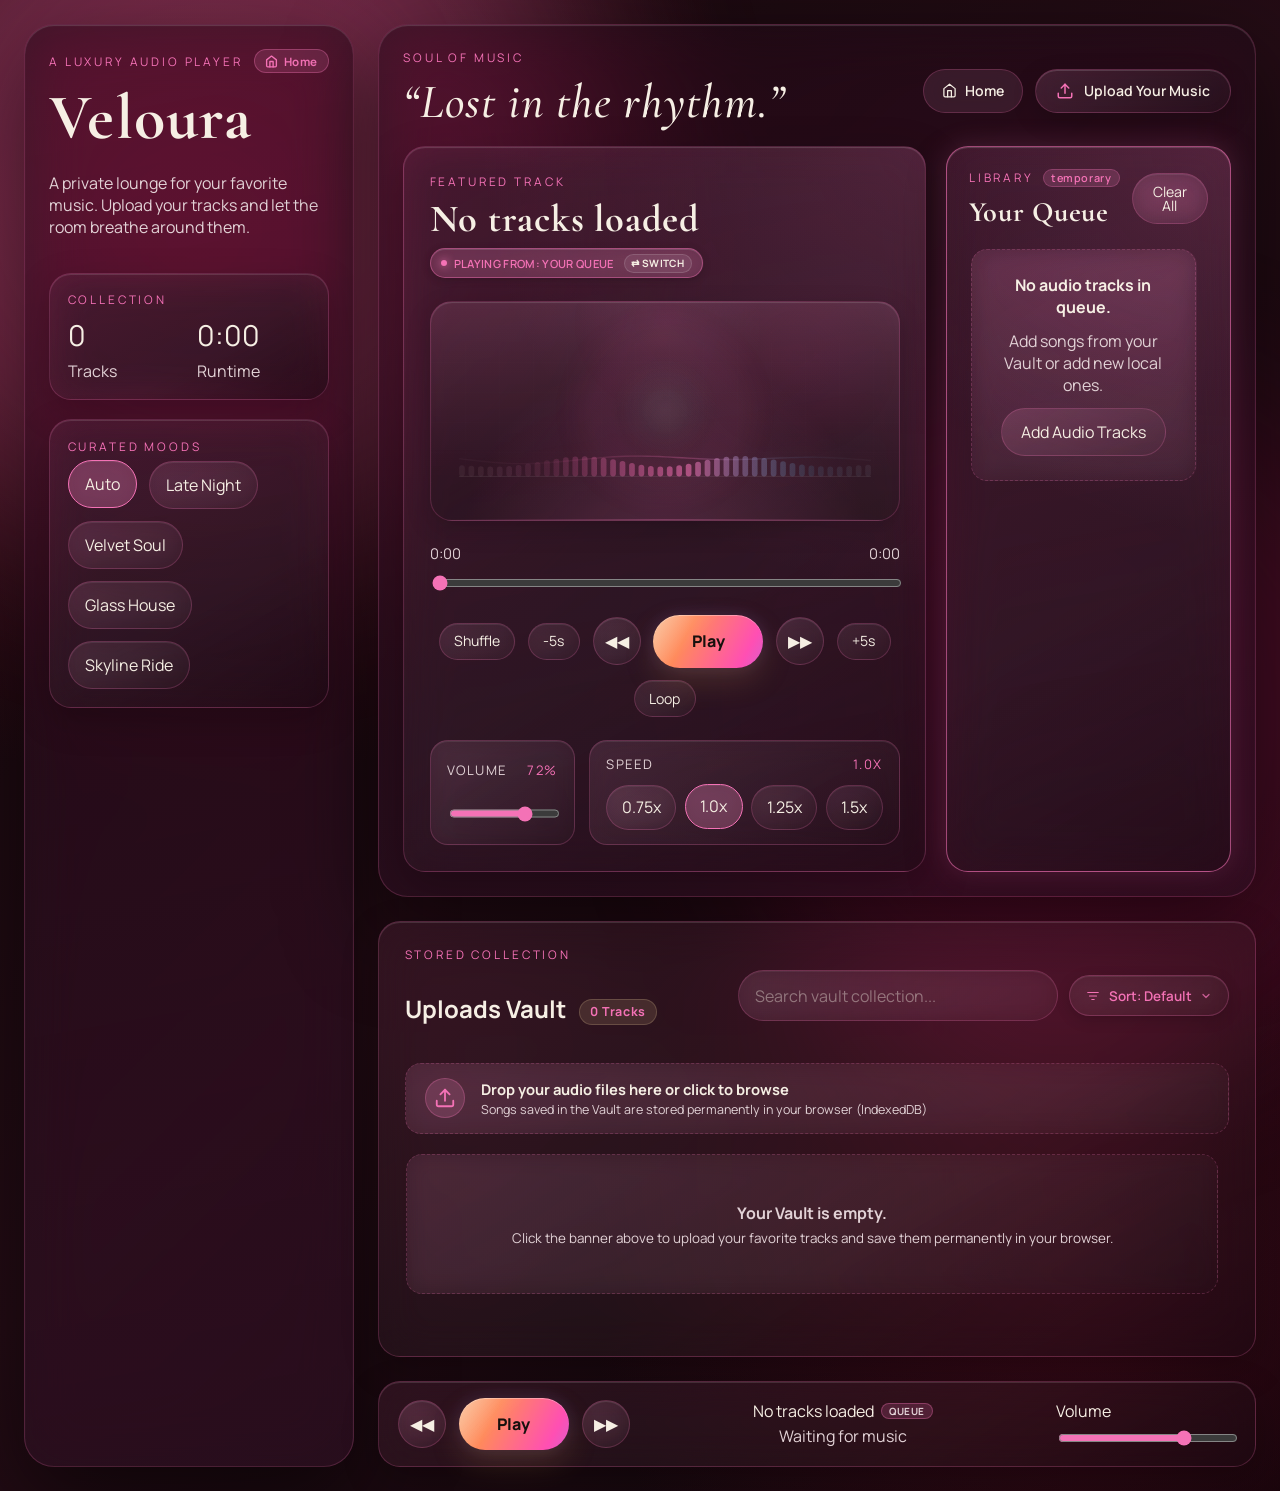
==== commit 2f5fe3fd: "added home page" ====
--- a/index.html
+++ b/index.html
@@ -20,7 +20,16 @@
     <div class="app-shell">
       <aside class="sidebar panel">
         <div class="brand-lockup">
-          <p class="eyebrow">A Luxury Audio Player</p>
+          <div class="brand-top-row">
+            <p class="eyebrow">A Luxury Audio Player</p>
+            <a href="home.html" class="home-nav-badge" title="Go to Veloura Homepage">
+              <svg width="13" height="13" viewBox="0 0 24 24" fill="none" stroke="currentColor" stroke-width="2.5" stroke-linecap="round" stroke-linejoin="round">
+                <path d="M3 9l9-7 9 7v11a2 2 0 0 1-2 2H5a2 2 0 0 1-2-2z"></path>
+                <polyline points="9 22 9 12 15 12 15 22"></polyline>
+              </svg>
+              <span>Home</span>
+            </a>
+          </div>
           <h1>Veloura</h1>
           <p class="muted">
             A private lounge for your favorite music. Upload your tracks and let
@@ -63,6 +72,13 @@
             </div>
 
             <div class="topbar-upload-action">
+              <a href="home.html" class="topbar-home-btn" title="Back to Veloura Homepage">
+                <svg width="15" height="15" viewBox="0 0 24 24" fill="none" stroke="currentColor" stroke-width="2" stroke-linecap="round" stroke-linejoin="round">
+                  <path d="M3 9l9-7 9 7v11a2 2 0 0 1-2 2H5a2 2 0 0 1-2-2z"></path>
+                  <polyline points="9 22 9 12 15 12 15 22"></polyline>
+                </svg>
+                <span>Home</span>
+              </a>
               <label class="topbar-upload-btn" for="audioUpload">
                 <svg class="upload-icon" width="18" height="18" viewBox="0 0 24 24" fill="none" stroke="currentColor" stroke-width="2" stroke-linecap="round" stroke-linejoin="round">
                   <path d="M21 15v4a2 2 0 0 1-2 2H5a2 2 0 0 1-2-2v-4"></path>
--- a/styles.css
+++ b/styles.css
@@ -236,6 +236,41 @@
   letter-spacing: 0.02em;
 }
 
+.brand-top-row {
+  display: flex;
+  align-items: center;
+  justify-content: space-between;
+  gap: 0.5rem;
+  margin-bottom: 0.35rem;
+}
+
+.brand-top-row .eyebrow {
+  margin: 0;
+}
+
+.home-nav-badge {
+  display: inline-flex;
+  align-items: center;
+  gap: 0.35rem;
+  padding: 0.22rem 0.65rem;
+  border-radius: 999px;
+  border: 1px solid color-mix(in srgb, var(--gold) 35%, transparent);
+  background: color-mix(in srgb, var(--gold) 12%, rgba(255, 255, 255, 0.03));
+  color: var(--gold);
+  font-size: 0.72rem;
+  font-weight: 700;
+  letter-spacing: 0.04em;
+  text-decoration: none;
+  transition: all 180ms ease;
+}
+
+.home-nav-badge:hover {
+  transform: translateY(-1px);
+  background: var(--gold);
+  color: #120e0c;
+  box-shadow: 0 0 14px color-mix(in srgb, var(--glow-left) 60%, transparent);
+}
+
 .brand-lockup h1 {
   font-size: clamp(2.6rem, 5vw, 4rem);
 }
@@ -473,7 +508,33 @@
 .topbar-upload-action {
   display: flex;
   align-items: center;
+  gap: 0.75rem;
   flex-shrink: 0;
+}
+
+.topbar-home-btn {
+  display: inline-flex;
+  align-items: center;
+  gap: 0.5rem;
+  padding: 0.72rem 1.1rem;
+  border-radius: 999px;
+  border: 1px solid var(--card-border);
+  background: color-mix(in srgb, var(--gold) 8%, rgba(255, 255, 255, 0.03));
+  backdrop-filter: blur(14px);
+  -webkit-backdrop-filter: blur(14px);
+  color: var(--text);
+  font-weight: 600;
+  font-size: 0.88rem;
+  text-decoration: none;
+  transition: all 180ms ease;
+}
+
+.topbar-home-btn:hover {
+  transform: translateY(-2px);
+  border-color: var(--gold);
+  color: var(--gold);
+  background: color-mix(in srgb, var(--gold) 16%, rgba(255, 255, 255, 0.05));
+  box-shadow: 0 0 16px color-mix(in srgb, var(--glow-left) 40%, transparent);
 }
 
 .topbar-upload-btn {
@@ -2136,13 +2197,23 @@
 
   .topbar-upload-action {
     width: 100%;
+    display: flex;
+    align-items: center;
+    gap: 0.5rem;
+  }
+
+  .topbar-home-btn {
+    padding: 0.65rem 0.9rem;
+    font-size: 0.82rem;
+    white-space: nowrap;
   }
 
   .topbar-upload-btn {
-    width: 100%;
+    flex: 1;
     justify-content: center;
     padding: 0.65rem 1rem;
     font-size: 0.82rem;
+    white-space: nowrap;
   }
 
   /* MAIN PLAYER CARD (Centerpiece) */
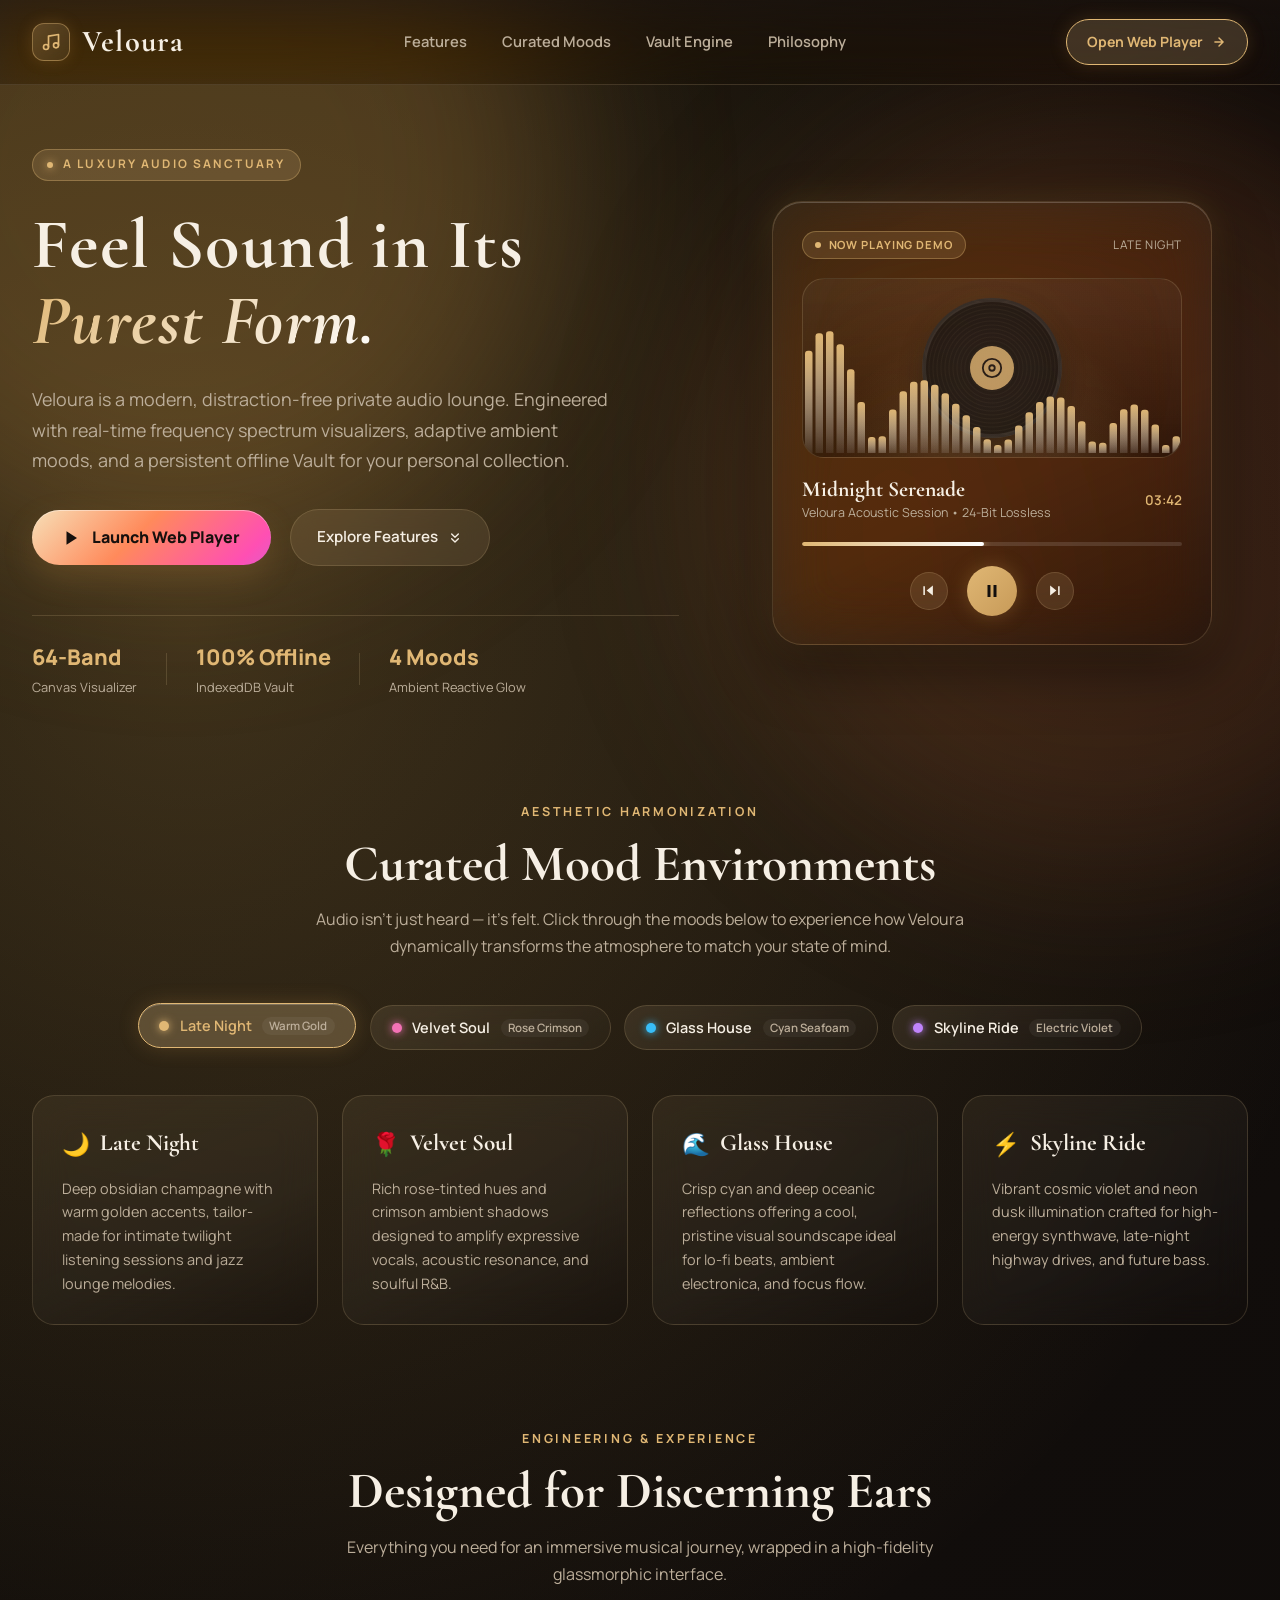
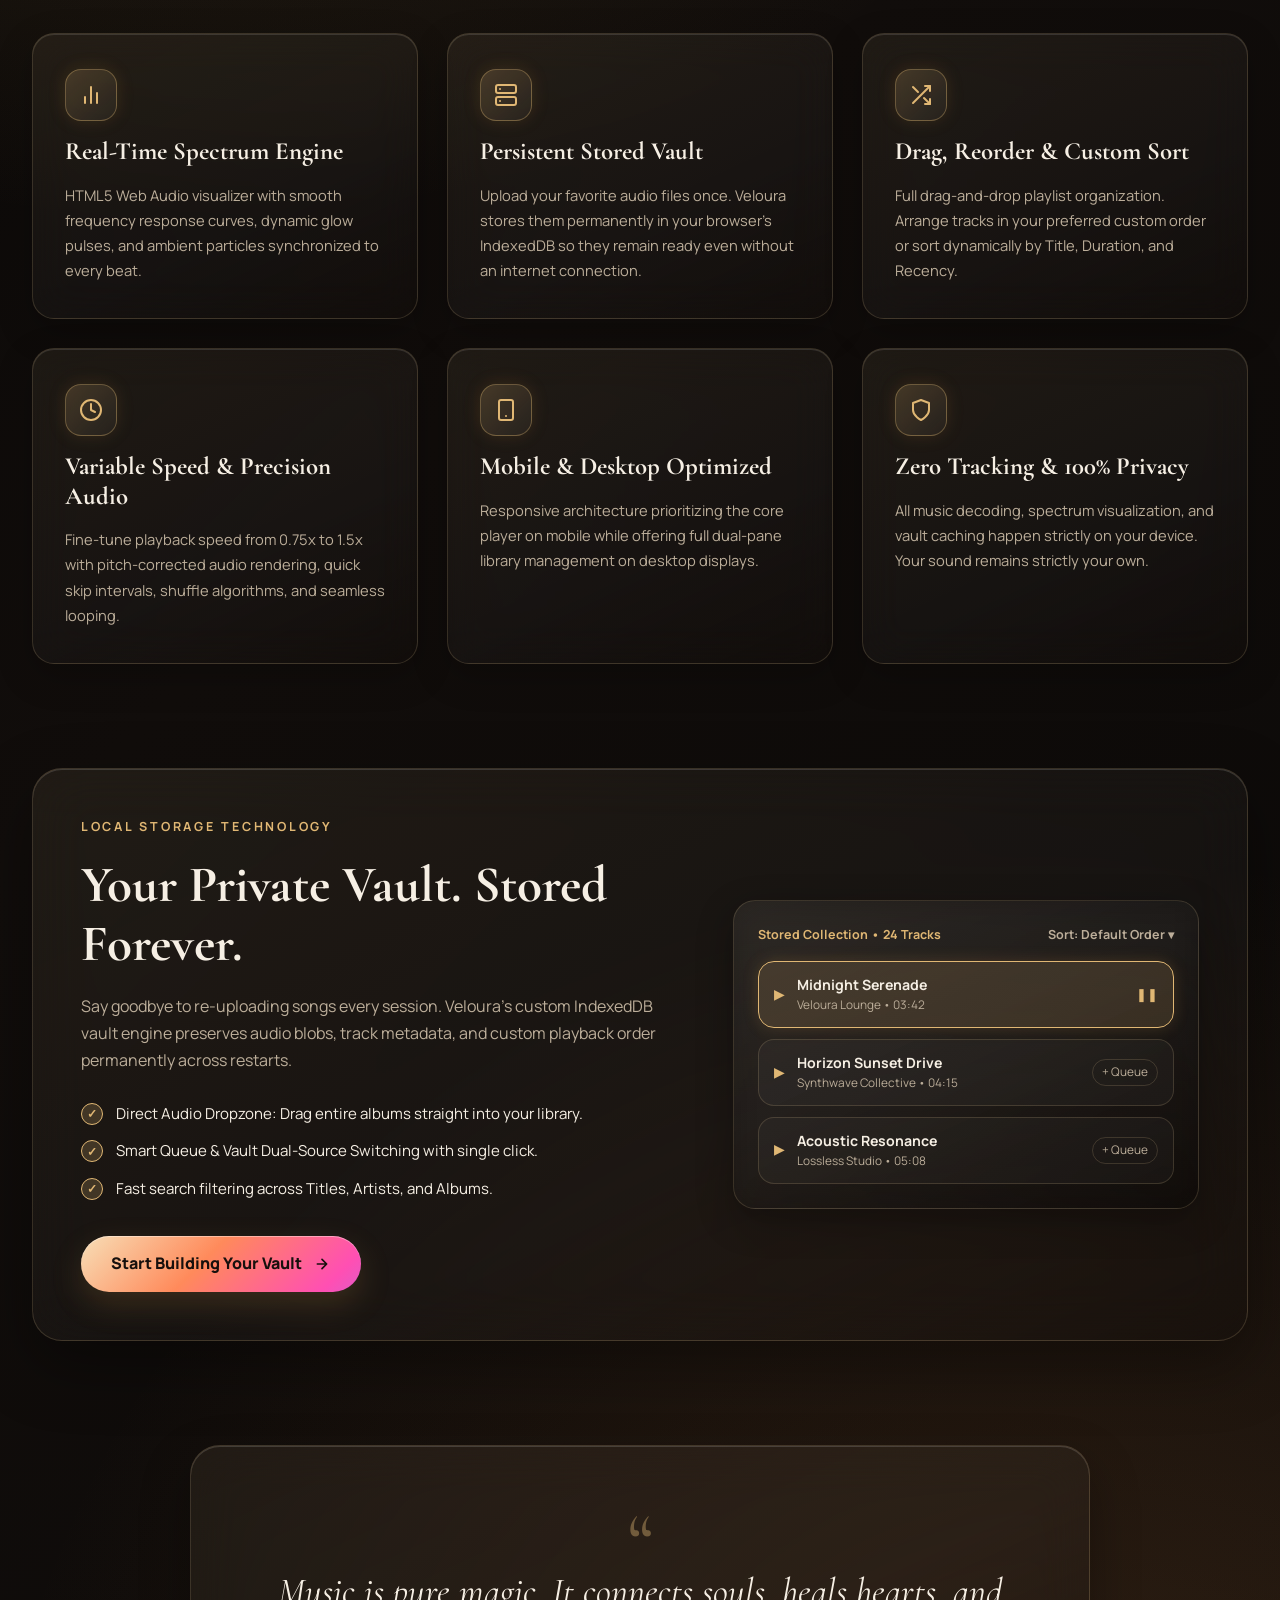
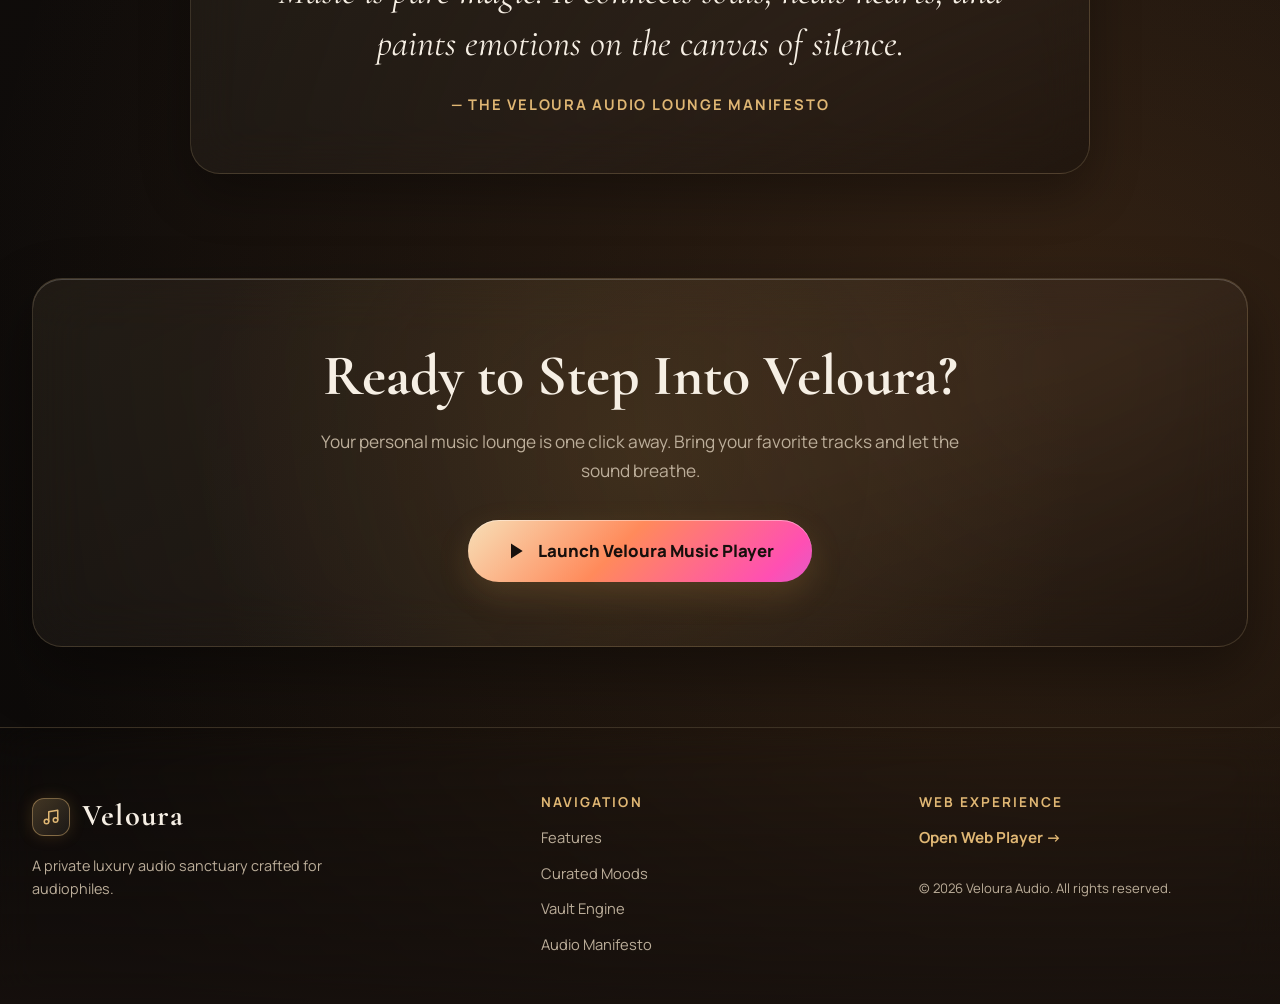
==== commit d497c28a: "home page as index" ====
--- a/index.html
+++ b/index.html
@@ -3,361 +3,461 @@
   <head>
     <meta charset="UTF-8" />
     <meta name="viewport" content="width=device-width, initial-scale=1.0" />
-    <title>Veloura Player</title>
+    <title>Veloura</title>
     <link rel="preconnect" href="https://fonts.googleapis.com" />
     <link rel="preconnect" href="https://fonts.gstatic.com" crossorigin />
     <link
-      href="https://fonts.googleapis.com/css2?family=Cormorant+Garamond:wght@500;600;700&family=Manrope:wght@400;500;600;700&display=swap"
+      href="https://fonts.googleapis.com/css2?family=Cormorant+Garamond:ital,wght@0,500;0,600;0,700;1,500;1,600&family=Manrope:wght@400;500;600;700;800&display=swap"
       rel="stylesheet"
     />
     <link rel="icon" type="image/png" href="./images/veloura-logo.png" />
-    <link rel="stylesheet" href="./styles.css" />
+    <link rel="stylesheet" href="./home.css" />
   </head>
   <body data-theme="late-night">
-    <div class="background-glow background-glow-left"></div>
-    <div class="background-glow background-glow-right"></div>
-
-    <div class="app-shell">
-      <aside class="sidebar panel">
-        <div class="brand-lockup">
-          <div class="brand-top-row">
-            <p class="eyebrow">A Luxury Audio Player</p>
-            <a href="home.html" class="home-nav-badge" title="Go to Veloura Homepage">
-              <svg width="13" height="13" viewBox="0 0 24 24" fill="none" stroke="currentColor" stroke-width="2.5" stroke-linecap="round" stroke-linejoin="round">
-                <path d="M3 9l9-7 9 7v11a2 2 0 0 1-2 2H5a2 2 0 0 1-2-2z"></path>
-                <polyline points="9 22 9 12 15 12 15 22"></polyline>
-              </svg>
-              <span>Home</span>
+    <!-- Ambient Background Glows -->
+    <div class="ambient-glow ambient-glow-left"></div>
+    <div class="ambient-glow ambient-glow-right"></div>
+
+    <!-- Navigation Header -->
+    <header class="home-navbar">
+      <div class="nav-container">
+        <a href="index.html" class="nav-brand">
+          <div class="brand-badge-icon">
+            <svg width="20" height="20" viewBox="0 0 24 24" fill="none" stroke="currentColor" stroke-width="2" stroke-linecap="round" stroke-linejoin="round">
+              <path d="M9 18V5l12-2v13"></path>
+              <circle cx="6" cy="18" r="3"></circle>
+              <circle cx="18" cy="16" r="3"></circle>
+            </svg>
+          </div>
+          <span class="brand-title">Veloura</span>
+        </a>
+
+        <nav class="nav-links" aria-label="Main Navigation">
+          <a href="#features" class="nav-link">Features</a>
+          <a href="#moods" class="nav-link">Curated Moods</a>
+          <a href="#vault" class="nav-link">Vault Engine</a>
+          <a href="#philosophy" class="nav-link">Philosophy</a>
+        </nav>
+
+        <div class="nav-actions">
+          <a href="player.html" class="nav-cta-btn">
+            <span>Open Web Player</span>
+            <svg width="14" height="14" viewBox="0 0 24 24" fill="none" stroke="currentColor" stroke-width="2.5" stroke-linecap="round" stroke-linejoin="round">
+              <path d="M5 12h14M12 5l7 7-7 7"></path>
+            </svg>
+          </a>
+        </div>
+      </div>
+    </header>
+
+    <!-- Main Container -->
+    <main class="home-main">
+      <!-- HERO SECTION -->
+      <section class="hero-section">
+        <div class="hero-content">
+          <div class="hero-tag">
+            <span class="tag-dot"></span>
+            <span>A LUXURY AUDIO SANCTUARY</span>
+          </div>
+
+          <h1 class="hero-title">
+            Feel Sound in Its <br />
+            <em>Purest Form.</em>
+          </h1>
+
+          <p class="hero-desc">
+            Veloura is a modern, distraction-free private audio lounge. Engineered with real-time frequency spectrum visualizers, adaptive ambient moods, and a persistent offline Vault for your personal collection.
+          </p>
+
+          <div class="hero-actions">
+            <a href="player.html" class="primary-hero-btn">
+              <svg width="18" height="18" viewBox="0 0 24 24" fill="currentColor">
+                <polygon points="6 3 20 12 6 21 6 3"></polygon>
+              </svg>
+              <span>Launch Web Player</span>
             </a>
-          </div>
-          <h1>Veloura</h1>
-          <p class="muted">
-            A private lounge for your favorite music. Upload your tracks and let
-            the room breathe around them.
-          </p>
-        </div>
-
-        <div class="sidebar-card">
-          <p class="card-label">Collection</p>
-          <div class="collection-stats">
-            <div>
-              <span id="trackCount">0</span>
-              <p>Tracks</p>
-            </div>
-            <div>
-              <span id="playlistDuration">00:00</span>
-              <p>Runtime</p>
-            </div>
-          </div>
-        </div>
-
-        <div class="sidebar-card moods-card">
-          <p class="card-label">Curated Moods</p>
-          <div class="moods">
-            <button class="mood-pill active" type="button" data-theme="auto" aria-pressed="true">Auto</button>
-            <button class="mood-pill" type="button" data-theme="late-night" aria-pressed="false">Late Night</button>
-            <button class="mood-pill" type="button" data-theme="velvet-soul" aria-pressed="false">Velvet Soul</button>
-            <button class="mood-pill" type="button" data-theme="glass-house" aria-pressed="false">Glass House</button>
-            <button class="mood-pill" type="button" data-theme="skyline-ride" aria-pressed="false">Skyline Ride</button>
-          </div>
-        </div>
-      </aside>
-
-      <main class="main-stage">
-        <section class="hero panel">
-          <div class="topbar">
-            <div class="quote-container">
-              <p class="eyebrow">Soul of Music</p>
-              <h2 id="quoteDisplay" class="quote-text">“Let the music speak.”</h2>
-            </div>
-
-            <div class="topbar-upload-action">
-              <a href="home.html" class="topbar-home-btn" title="Back to Veloura Homepage">
-                <svg width="15" height="15" viewBox="0 0 24 24" fill="none" stroke="currentColor" stroke-width="2" stroke-linecap="round" stroke-linejoin="round">
-                  <path d="M3 9l9-7 9 7v11a2 2 0 0 1-2 2H5a2 2 0 0 1-2-2z"></path>
-                  <polyline points="9 22 9 12 15 12 15 22"></polyline>
-                </svg>
-                <span>Home</span>
-              </a>
-              <label class="topbar-upload-btn" for="audioUpload">
-                <svg class="upload-icon" width="18" height="18" viewBox="0 0 24 24" fill="none" stroke="currentColor" stroke-width="2" stroke-linecap="round" stroke-linejoin="round">
-                  <path d="M21 15v4a2 2 0 0 1-2 2H5a2 2 0 0 1-2-2v-4"></path>
-                  <polyline points="17 8 12 3 7 8"></polyline>
-                  <line x1="12" y1="3" x2="12" y2="15"></line>
-                </svg>
-                <span>Upload Your Music</span>
-              </label>
-            </div>
-          </div>
-
-          <div class="hero-grid">
-            <div class="now-playing-card">
-              <div class="track-copy">
-                <p class="card-label">Featured Track</p>
-                <h3 id="trackTitle">Midnight Gold</h3>
-                <div class="track-meta-row">
-                  <button id="sourceToggleBtn" class="source-toggle-btn source-queue" type="button" aria-label="Switch playback source">
-                    <span class="source-dot"></span>
-                    <span id="playbackSourceBadge">Playing from: Your Queue</span>
-                    <span class="source-switch-tag">⇄ Switch</span>
-                  </button>
-                </div>
-              </div>
-
-              <div id="spectrumShell" class="spectrum-shell" aria-hidden="true">
-                <div class="spectrum-grid"></div>
-                <div class="spectrum-orb"></div>
-                <canvas id="spectrumCanvas" class="spectrum-canvas" width="960" height="220"></canvas>
-              </div>
-
-              <div class="progress-cluster">
-                <div class="time-row">
-                  <span id="currentTime">0:00</span>
-                  <span id="duration">0:00</span>
-                </div>
-                <input
-                  id="progressBar"
-                  type="range"
-                  min="0"
-                  max="100"
-                  value="0"
-                  aria-label="Track progress"
-                />
-              </div>
-
-              <div class="featured-transport">
-                <button
-                  id="featuredShuffleButton"
-                  class="ghost-button compact-button featured-shuffle-button"
-                  type="button"
-                  aria-label="Shuffle playlist"
-                >
-                  Shuffle
-                </button>
-                <button
-                  id="skipBackButton"
-                  class="ghost-button compact-button featured-skip-button"
-                  type="button"
-                  aria-label="Skip backward 5 seconds"
-                >
-                  -5s
-                </button>
-                <button
-                  id="featuredPrevButton"
-                  class="control-button"
-                  type="button"
-                  aria-label="Previous track"
-                >
-                  &#9664;&#9664;
-                </button>
-                <button
-                  id="featuredPlayButton"
-                  class="play-button"
-                  type="button"
-                  aria-label="Play or pause"
-                >
-                  Play
-                </button>
-                <button
-                  id="featuredNextButton"
-                  class="control-button"
-                  type="button"
-                  aria-label="Next track"
-                >
-                  &#9654;&#9654;
-                </button>
-                <button
-                  id="skipForwardButton"
-                  class="ghost-button compact-button featured-skip-button"
-                  type="button"
-                  aria-label="Skip forward 5 seconds"
-                >
-                  +5s
-                </button>
-                <button
-                  id="featuredLoopButton"
-                  class="ghost-button compact-button featured-loop-button"
-                  type="button"
-                  aria-label="Loop current track"
-                >
-                  Loop
-                </button>
-              </div>
-
-              <div class="featured-control-rail">
-                <div class="featured-volume-card">
-                  <div class="featured-control-copy">
-                    <span class="featured-control-label">Volume</span>
-                    <span id="featuredVolumeValue" class="featured-control-value">72%</span>
-                  </div>
-                  <input
-                    id="featuredVolumeBar"
-                    class="featured-range"
-                    type="range"
-                    min="0"
-                    max="100"
-                    value="72"
-                    aria-label="Featured volume control"
-                  />
-                </div>
-
-                <div class="featured-speed-card">
-                  <div class="featured-control-copy">
-                    <span class="featured-control-label">Speed</span>
-                    <span id="speedValue" class="featured-control-value">1.0x</span>
-                  </div>
-                  <div id="speedControls" class="speed-pills" aria-label="Playback speed">
-                    <button class="speed-pill" type="button" data-speed="0.75">0.75x</button>
-                    <button class="speed-pill active" type="button" data-speed="1">1.0x</button>
-                    <button class="speed-pill" type="button" data-speed="1.25">1.25x</button>
-                    <button class="speed-pill" type="button" data-speed="1.5">1.5x</button>
+            <a href="#features" class="ghost-hero-btn">
+              <span>Explore Features</span>
+              <svg width="16" height="16" viewBox="0 0 24 24" fill="none" stroke="currentColor" stroke-width="2" stroke-linecap="round" stroke-linejoin="round">
+                <path d="M7 13l5 5 5-5M7 6l5 5 5-5"></path>
+              </svg>
+            </a>
+          </div>
+
+          <div class="hero-metrics">
+            <div class="metric-item">
+              <strong>64-Band</strong>
+              <span>Canvas Visualizer</span>
+            </div>
+            <div class="metric-divider"></div>
+            <div class="metric-item">
+              <strong>100% Offline</strong>
+              <span>IndexedDB Vault</span>
+            </div>
+            <div class="metric-divider"></div>
+            <div class="metric-item">
+              <strong>4 Moods</strong>
+              <span>Ambient Reactive Glow</span>
+            </div>
+          </div>
+        </div>
+
+        <!-- HERO INTERACTIVE PLAYER MOCKUP -->
+        <div class="hero-visual">
+          <div class="player-mockup-card">
+            <div class="mockup-header">
+              <div class="mockup-pill">
+                <span class="live-pulse"></span>
+                <span>NOW PLAYING DEMO</span>
+              </div>
+              <div class="mockup-mood-indicator" id="heroMoodTag">Late Night</div>
+            </div>
+
+            <div class="mockup-media-stage">
+              <div class="mockup-vinyl">
+                <div class="vinyl-grooves">
+                  <div class="vinyl-label">
+                    <svg width="22" height="22" viewBox="0 0 24 24" fill="none" stroke="currentColor" stroke-width="2">
+                      <circle cx="12" cy="12" r="10"></circle>
+                      <circle cx="12" cy="12" r="3"></circle>
+                    </svg>
                   </div>
                 </div>
               </div>
-            </div>
-
-            <div id="queuePanel" class="library playlist-panel">
-              <div class="section-heading">
-                <div class="queue-heading-group">
-                  <div class="queue-title-row">
-                    <p class="eyebrow">Library</p>
-                    <span class="queue-subtitle">temporary</span>
+
+              <!-- Animated Waveform Canvas -->
+              <canvas id="heroVisualizerCanvas" class="mockup-visualizer"></canvas>
+            </div>
+
+            <div class="mockup-info">
+              <div class="mockup-track-info">
+                <h3>Midnight Serenade</h3>
+                <p>Veloura Acoustic Session • 24-Bit Lossless</p>
+              </div>
+              <div class="mockup-duration">03:42</div>
+            </div>
+
+            <div class="mockup-progress-wrap">
+              <div class="mockup-progress-bar">
+                <div class="mockup-progress-fill"></div>
+              </div>
+            </div>
+
+            <div class="mockup-controls">
+              <button class="mockup-btn" type="button" aria-label="Previous">
+                <svg width="15" height="15" viewBox="0 0 24 24" fill="currentColor">
+                  <polygon points="19 20 9 12 19 4 19 20"></polygon>
+                  <line x1="5" y1="19" x2="5" y2="5" stroke="currentColor" stroke-width="2.5"></line>
+                </svg>
+              </button>
+              <button class="mockup-play-btn" id="mockupPlayToggle" type="button" aria-label="Play or pause demo visualizer">
+                <svg class="icon-play" width="18" height="18" viewBox="0 0 24 24" fill="currentColor">
+                  <polygon points="6 3 20 12 6 21 6 3"></polygon>
+                </svg>
+                <svg class="icon-pause" style="display:none;" width="18" height="18" viewBox="0 0 24 24" fill="currentColor">
+                  <rect x="6" y="4" width="4" height="16"></rect>
+                  <rect x="14" y="4" width="4" height="16"></rect>
+                </svg>
+              </button>
+              <button class="mockup-btn" type="button" aria-label="Next">
+                <svg width="15" height="15" viewBox="0 0 24 24" fill="currentColor">
+                  <polygon points="5 4 15 12 5 20 5 4"></polygon>
+                  <line x1="19" y1="5" x2="19" y2="19" stroke="currentColor" stroke-width="2.5"></line>
+                </svg>
+              </button>
+            </div>
+          </div>
+        </div>
+      </section>
+
+      <!-- INTERACTIVE MOOD SWITCHER SHOWCASE -->
+      <section id="moods" class="section-container moods-showcase">
+        <div class="section-header">
+          <p class="section-eyebrow">Aesthetic Harmonization</p>
+          <h2 class="section-title">Curated Mood Environments</h2>
+          <p class="section-desc">
+            Audio isn't just heard — it's felt. Click through the moods below to experience how Veloura dynamically transforms the atmosphere to match your state of mind.
+          </p>
+        </div>
+
+        <!-- Interactive Mood Pills -->
+        <div class="mood-selector-bar">
+          <button class="home-mood-pill active" type="button" data-mood="late-night">
+            <span class="mood-swatch swatch-late-night"></span>
+            <span>Late Night</span>
+            <span class="mood-vibe-tag">Warm Gold</span>
+          </button>
+          <button class="home-mood-pill" type="button" data-mood="velvet-soul">
+            <span class="mood-swatch swatch-velvet-soul"></span>
+            <span>Velvet Soul</span>
+            <span class="mood-vibe-tag">Rose Crimson</span>
+          </button>
+          <button class="home-mood-pill" type="button" data-mood="glass-house">
+            <span class="mood-swatch swatch-glass-house"></span>
+            <span>Glass House</span>
+            <span class="mood-vibe-tag">Cyan Seafoam</span>
+          </button>
+          <button class="home-mood-pill" type="button" data-mood="skyline-ride">
+            <span class="mood-swatch swatch-skyline-ride"></span>
+            <span>Skyline Ride</span>
+            <span class="mood-vibe-tag">Electric Violet</span>
+          </button>
+        </div>
+
+        <div class="mood-cards-grid">
+          <div class="mood-feature-card">
+            <div class="mood-card-header">
+              <span class="mood-icon">🌙</span>
+              <h3>Late Night</h3>
+            </div>
+            <p>Deep obsidian champagne with warm golden accents, tailor-made for intimate twilight listening sessions and jazz lounge melodies.</p>
+          </div>
+
+          <div class="mood-feature-card">
+            <div class="mood-card-header">
+              <span class="mood-icon">🌹</span>
+              <h3>Velvet Soul</h3>
+            </div>
+            <p>Rich rose-tinted hues and crimson ambient shadows designed to amplify expressive vocals, acoustic resonance, and soulful R&B.</p>
+          </div>
+
+          <div class="mood-feature-card">
+            <div class="mood-card-header">
+              <span class="mood-icon">🌊</span>
+              <h3>Glass House</h3>
+            </div>
+            <p>Crisp cyan and deep oceanic reflections offering a cool, pristine visual soundscape ideal for lo-fi beats, ambient electronica, and focus flow.</p>
+          </div>
+
+          <div class="mood-feature-card">
+            <div class="mood-card-header">
+              <span class="mood-icon">⚡</span>
+              <h3>Skyline Ride</h3>
+            </div>
+            <p>Vibrant cosmic violet and neon dusk illumination crafted for high-energy synthwave, late-night highway drives, and future bass.</p>
+          </div>
+        </div>
+      </section>
+
+      <!-- AUDIOPHILE FEATURES GRID -->
+      <section id="features" class="section-container">
+        <div class="section-header">
+          <p class="section-eyebrow">Engineering & Experience</p>
+          <h2 class="section-title">Designed for Discerning Ears</h2>
+          <p class="section-desc">
+            Everything you need for an immersive musical journey, wrapped in a high-fidelity glassmorphic interface.
+          </p>
+        </div>
+
+        <div class="features-grid">
+          <div class="feature-box">
+            <div class="feature-icon-bubble">
+              <svg width="24" height="24" viewBox="0 0 24 24" fill="none" stroke="currentColor" stroke-width="2" stroke-linecap="round" stroke-linejoin="round">
+                <line x1="18" y1="20" x2="18" y2="10"></line>
+                <line x1="12" y1="20" x2="12" y2="4"></line>
+                <line x1="6" y1="20" x2="6" y2="14"></line>
+              </svg>
+            </div>
+            <h3>Real-Time Spectrum Engine</h3>
+            <p>HTML5 Web Audio visualizer with smooth frequency response curves, dynamic glow pulses, and ambient particles synchronized to every beat.</p>
+          </div>
+
+          <div class="feature-box">
+            <div class="feature-icon-bubble">
+              <svg width="24" height="24" viewBox="0 0 24 24" fill="none" stroke="currentColor" stroke-width="2" stroke-linecap="round" stroke-linejoin="round">
+                <rect x="2" y="2" width="20" height="8" rx="2" ry="2"></rect>
+                <rect x="2" y="14" width="20" height="8" rx="2" ry="2"></rect>
+                <line x1="6" y1="6" x2="6.01" y2="6"></line>
+                <line x1="6" y1="18" x2="6.01" y2="18"></line>
+              </svg>
+            </div>
+            <h3>Persistent Stored Vault</h3>
+            <p>Upload your favorite audio files once. Veloura stores them permanently in your browser's IndexedDB so they remain ready even without an internet connection.</p>
+          </div>
+
+          <div class="feature-box">
+            <div class="feature-icon-bubble">
+              <svg width="24" height="24" viewBox="0 0 24 24" fill="none" stroke="currentColor" stroke-width="2" stroke-linecap="round" stroke-linejoin="round">
+                <polyline points="16 3 21 3 21 8"></polyline>
+                <line x1="4" y1="20" x2="21" y2="3"></line>
+                <polyline points="21 16 21 21 16 21"></polyline>
+                <line x1="15" y1="15" x2="21" y2="21"></line>
+                <line x1="4" y1="4" x2="9" y2="9"></line>
+              </svg>
+            </div>
+            <h3>Drag, Reorder & Custom Sort</h3>
+            <p>Full drag-and-drop playlist organization. Arrange tracks in your preferred custom order or sort dynamically by Title, Duration, and Recency.</p>
+          </div>
+
+          <div class="feature-box">
+            <div class="feature-icon-bubble">
+              <svg width="24" height="24" viewBox="0 0 24 24" fill="none" stroke="currentColor" stroke-width="2" stroke-linecap="round" stroke-linejoin="round">
+                <circle cx="12" cy="12" r="10"></circle>
+                <polyline points="12 6 12 12 16 14"></polyline>
+              </svg>
+            </div>
+            <h3>Variable Speed & Precision Audio</h3>
+            <p>Fine-tune playback speed from 0.75x to 1.5x with pitch-corrected audio rendering, quick skip intervals, shuffle algorithms, and seamless looping.</p>
+          </div>
+
+          <div class="feature-box">
+            <div class="feature-icon-bubble">
+              <svg width="24" height="24" viewBox="0 0 24 24" fill="none" stroke="currentColor" stroke-width="2" stroke-linecap="round" stroke-linejoin="round">
+                <rect x="5" y="2" width="14" height="20" rx="2" ry="2"></rect>
+                <line x1="12" y1="18" x2="12.01" y2="18"></line>
+              </svg>
+            </div>
+            <h3>Mobile & Desktop Optimized</h3>
+            <p>Responsive architecture prioritizing the core player on mobile while offering full dual-pane library management on desktop displays.</p>
+          </div>
+
+          <div class="feature-box">
+            <div class="feature-icon-bubble">
+              <svg width="24" height="24" viewBox="0 0 24 24" fill="none" stroke="currentColor" stroke-width="2" stroke-linecap="round" stroke-linejoin="round">
+                <path d="M12 22s8-4 8-10V5l-8-3-8 3v7c0 6 8 10 8 10z"></path>
+              </svg>
+            </div>
+            <h3>Zero Tracking & 100% Privacy</h3>
+            <p>All music decoding, spectrum visualization, and vault caching happen strictly on your device. Your sound remains strictly your own.</p>
+          </div>
+        </div>
+      </section>
+
+      <!-- VAULT ENGINE HIGHLIGHT -->
+      <section id="vault" class="section-container vault-feature-section">
+        <div class="vault-feature-card">
+          <div class="vault-feature-content">
+            <p class="section-eyebrow">Local Storage Technology</p>
+            <h2 class="section-title">Your Private Vault. Stored Forever.</h2>
+            <p class="section-desc">
+              Say goodbye to re-uploading songs every session. Veloura's custom IndexedDB vault engine preserves audio blobs, track metadata, and custom playback order permanently across restarts.
+            </p>
+            <ul class="vault-check-list">
+              <li>
+                <span class="check-icon">✓</span>
+                <span>Direct Audio Dropzone: Drag entire albums straight into your library.</span>
+              </li>
+              <li>
+                <span class="check-icon">✓</span>
+                <span>Smart Queue & Vault Dual-Source Switching with single click.</span>
+              </li>
+              <li>
+                <span class="check-icon">✓</span>
+                <span>Fast search filtering across Titles, Artists, and Albums.</span>
+              </li>
+            </ul>
+            <div class="vault-cta-row">
+              <a href="player.html" class="primary-hero-btn">
+                <span>Start Building Your Vault</span>
+                <svg width="16" height="16" viewBox="0 0 24 24" fill="none" stroke="currentColor" stroke-width="2.5" stroke-linecap="round" stroke-linejoin="round">
+                  <path d="M5 12h14M12 5l7 7-7 7"></path>
+                </svg>
+              </a>
+            </div>
+          </div>
+          <div class="vault-feature-graphic">
+            <div class="vault-glass-preview">
+              <div class="vault-preview-header">
+                <span class="vault-preview-badge">Stored Collection • 24 Tracks</span>
+                <span class="vault-preview-sort">Sort: Default Order ▾</span>
+              </div>
+              <div class="vault-mock-list">
+                <div class="vault-mock-item active">
+                  <span class="mock-play-btn">▶</span>
+                  <div class="mock-item-text">
+                    <strong>Midnight Serenade</strong>
+                    <span>Veloura Lounge • 03:42</span>
                   </div>
-                  <h2>Your Queue</h2>
+                  <span class="mock-eq-pill">❚❚</span>
                 </div>
-                <div class="library-tools">
-                  <button id="clearQueueButton" class="ghost-button compact-button" type="button" title="Clear all tracks from queue">
-                    Clear All
-                  </button>
+                <div class="vault-mock-item">
+                  <span class="mock-play-btn">▶</span>
+                  <div class="mock-item-text">
+                    <strong>Horizon Sunset Drive</strong>
+                    <span>Synthwave Collective • 04:15</span>
+                  </div>
+                  <span class="mock-add-queue">+ Queue</span>
                 </div>
-              </div>
-
-              <div id="playlist" class="playlist" aria-live="polite"></div>
-
-              <label id="libraryUploadPanel" class="upload-panel library-upload" for="audioUploadQueue">
-                <span class="upload-label">+ Add Your Music</span>
-                <span class="upload-caption">MP3, WAV, AAC (temporary)</span>
-              </label>
-            </div>
-          </div>
-        </section>
-
-        <!-- UPLOADS VAULT SECTION (Placed directly above bottom Player Dock) -->
-        <section id="vaultPanel" class="vault-panel panel">
-          <div class="section-heading">
-            <div class="vault-heading-group">
-              <p class="eyebrow">Stored Collection</p>
-              <h2>Uploads Vault <span id="vaultCountBadge" class="vault-heading-badge">0 Tracks</span></h2>
-            </div>
-            <div class="library-tools">
-              <div class="library-search">
-                <input
-                  id="vaultSearchInput"
-                  type="search"
-                  placeholder="Search vault collection..."
-                  aria-label="Search your uploaded music vault"
-                />
-              </div>
-              <div class="vault-sort-container" id="vaultSortContainer">
-                <button id="vaultSortToggleBtn" class="vault-sort-btn" type="button" aria-expanded="false" aria-haspopup="listbox" title="Sort vault collection">
-                  <svg class="sort-icon" width="14" height="14" viewBox="0 0 24 24" fill="none" stroke="currentColor" stroke-width="2" stroke-linecap="round" stroke-linejoin="round">
-                    <path d="M3 6h18M6 12h12M10 18h4"></path>
-                  </svg>
-                  <span id="vaultSortCurrentLabel">Sort: Default</span>
-                  <svg class="sort-chevron" width="12" height="12" viewBox="0 0 24 24" fill="none" stroke="currentColor" stroke-width="2.5" stroke-linecap="round" stroke-linejoin="round">
-                    <polyline points="6 9 12 15 18 9"></polyline>
-                  </svg>
-                </button>
-
-                <div id="vaultSortMenu" class="vault-sort-menu" role="listbox" aria-label="Sort options">
-                  <button class="vault-sort-option active" type="button" role="option" data-value="custom" aria-selected="true">
-                    <span class="sort-opt-name">Default Order</span>
-                    <span class="sort-opt-check">✓</span>
-                  </button>
-                  <button class="vault-sort-option" type="button" role="option" data-value="title-asc" aria-selected="false">
-                    <span class="sort-opt-name">Title (A → Z)</span>
-                    <span class="sort-opt-check">✓</span>
-                  </button>
-                  <button class="vault-sort-option" type="button" role="option" data-value="title-desc" aria-selected="false">
-                    <span class="sort-opt-name">Title (Z → A)</span>
-                    <span class="sort-opt-check">✓</span>
-                  </button>
-                  <button class="vault-sort-option" type="button" role="option" data-value="duration-asc" aria-selected="false">
-                    <span class="sort-opt-name">Duration (Shortest)</span>
-                    <span class="sort-opt-check">✓</span>
-                  </button>
-                  <button class="vault-sort-option" type="button" role="option" data-value="duration-desc" aria-selected="false">
-                    <span class="sort-opt-name">Duration (Longest)</span>
-                    <span class="sort-opt-check">✓</span>
-                  </button>
-                  <button class="vault-sort-option" type="button" role="option" data-value="newest" aria-selected="false">
-                    <span class="sort-opt-name">Recently Added</span>
-                    <span class="sort-opt-check">✓</span>
-                  </button>
+                <div class="vault-mock-item">
+                  <span class="mock-play-btn">▶</span>
+                  <div class="mock-item-text">
+                    <strong>Acoustic Resonance</strong>
+                    <span>Lossless Studio • 05:08</span>
+                  </div>
+                  <span class="mock-add-queue">+ Queue</span>
                 </div>
               </div>
             </div>
           </div>
-
-          <!-- Interactive Upload Banner / Dropzone -->
-          <label class="vault-dropzone-banner" for="audioUploadVault">
-            <div class="vault-drop-icon">
-              <svg width="22" height="22" viewBox="0 0 24 24" fill="none" stroke="currentColor" stroke-width="2" stroke-linecap="round" stroke-linejoin="round">
-                <path d="M21 15v4a2 2 0 0 1-2 2H5a2 2 0 0 1-2-2v-4"></path>
-                <polyline points="17 8 12 3 7 8"></polyline>
-                <line x1="12" y1="3" x2="12" y2="15"></line>
-              </svg>
-            </div>
-            <div class="vault-drop-content">
-              <span class="vault-drop-title">Drop your audio files here or click to browse</span>
-              <span class="vault-drop-sub">Songs saved in the Vault are stored permanently in your browser (IndexedDB)</span>
-            </div>
-          </label>
-
-          <!-- Vault Tracks Grid -->
-          <div id="vaultTrackList" class="vault-grid" aria-live="polite"></div>
-        </section>
-
-        <!-- FLOATING BOTTOM PLAYER DOCK -->
-        <section class="player-dock panel">
-          <div class="transport">
-            <button id="prevButton" class="control-button" type="button" aria-label="Previous track">
-              &#9664;&#9664;
-            </button>
-            <button id="playButton" class="play-button" type="button" aria-label="Play or pause">
-              Play
-            </button>
-            <button id="nextButton" class="control-button" type="button" aria-label="Next track">
-              &#9654;&#9654;
-            </button>
-          </div>
-
-          <div class="dock-meta">
-            <div class="dock-meta-header">
-              <span id="dockTitle">No track selected</span>
-              <span id="dockSourceBadge" class="dock-source-badge source-queue">Queue</span>
-            </div>
-            <span id="dockArtist">Ready to play</span>
-          </div>
-
-          <div class="volume-shell">
-            <label for="volumeBar">Volume</label>
-            <input
-              id="volumeBar"
-              type="range"
-              min="0"
-              max="100"
-              value="72"
-              aria-label="Volume control"
-            />
-          </div>
-        </section>
-      </main>
-    </div>
-
-    <input id="audioUploadVault" type="file" accept="audio/*" multiple style="display: none;" />
-    <input id="audioUploadQueue" type="file" accept="audio/*" multiple style="display: none;" />
-    <audio id="audioPlayer" preload="metadata"></audio>
-    <script src="./app.js"></script>
+        </div>
+      </section>
+
+      <!-- PHILOSOPHY / QUOTE SECTION -->
+      <section id="philosophy" class="section-container philosophy-section">
+        <div class="philosophy-card">
+          <div class="quote-mark">“</div>
+          <blockquote class="philosophy-quote">
+            Music is pure magic. It connects souls, heals hearts, and paints emotions on the canvas of silence.
+          </blockquote>
+          <p class="philosophy-author">— The Veloura Audio Lounge Manifesto</p>
+        </div>
+      </section>
+
+      <!-- FINAL CALL TO ACTION BANNER -->
+      <section class="section-container final-cta-section">
+        <div class="final-cta-card">
+          <div class="cta-inner">
+            <h2 class="cta-title">Ready to Step Into Veloura?</h2>
+            <p class="cta-subtitle">
+              Your personal music lounge is one click away. Bring your favorite tracks and let the sound breathe.
+            </p>
+            <div class="cta-btn-wrap">
+              <a href="player.html" class="primary-hero-btn large-cta">
+                <svg width="20" height="20" viewBox="0 0 24 24" fill="currentColor">
+                  <polygon points="6 3 20 12 6 21 6 3"></polygon>
+                </svg>
+                <span>Launch Veloura Music Player</span>
+              </a>
+            </div>
+          </div>
+        </div>
+      </section>
+    </main>
+
+    <!-- Footer -->
+    <footer class="home-footer">
+      <div class="footer-container">
+        <div class="footer-brand-col">
+          <div class="nav-brand">
+            <div class="brand-badge-icon">
+              <svg width="18" height="18" viewBox="0 0 24 24" fill="none" stroke="currentColor" stroke-width="2" stroke-linecap="round" stroke-linejoin="round">
+                <path d="M9 18V5l12-2v13"></path>
+                <circle cx="6" cy="18" r="3"></circle>
+                <circle cx="18" cy="16" r="3"></circle>
+              </svg>
+            </div>
+            <span class="brand-title">Veloura</span>
+          </div>
+          <p class="footer-tagline">A private luxury audio sanctuary crafted for audiophiles.</p>
+        </div>
+
+        <div class="footer-nav-col">
+          <strong>Navigation</strong>
+          <a href="#features">Features</a>
+          <a href="#moods">Curated Moods</a>
+          <a href="#vault">Vault Engine</a>
+          <a href="#philosophy">Audio Manifesto</a>
+        </div>
+
+        <div class="footer-action-col">
+          <strong>Web Experience</strong>
+          <a href="player.html" class="footer-launch-link">Open Web Player →</a>
+          <p class="footer-copy">&copy; 2026 Veloura Audio. All rights reserved.</p>
+        </div>
+      </div>
+    </footer>
+
+    <!-- Interactive Script -->
+    <script src="./home.js"></script>
   </body>
 </html>
--- a/home.css
+++ b/home.css
@@ -0,0 +1,1206 @@
+:root {
+  --bg: #0a0908;
+  --bg-soft: rgba(30, 22, 19, 0.7);
+  --panel: rgba(20, 16, 13, 0.52);
+  --panel-strong: rgba(28, 20, 16, 0.72);
+  --card-bg: linear-gradient(155deg, rgba(223, 195, 144, 0.08) 0%, rgba(255, 255, 255, 0.03) 60%, rgba(20, 15, 12, 0.45) 100%);
+  --card-border: rgba(223, 195, 144, 0.18);
+  --line: rgba(223, 195, 144, 0.18);
+  --gold: #e0b774;
+  --gold-soft: #c79a58;
+  --text: #f6efe4;
+  --muted: #bcae9a;
+  --menu-bg: linear-gradient(165deg, rgba(28, 20, 16, 0.96), rgba(16, 11, 9, 0.98));
+  --page-background:
+    radial-gradient(circle at 15% 15%, rgba(201, 157, 77, 0.28), transparent 32%),
+    radial-gradient(circle at 85% 85%, rgba(180, 112, 57, 0.24), transparent 30%),
+    linear-gradient(135deg, #050505 0%, #110d0b 45%, #090807 100%);
+  --glow-left: rgba(198, 146, 69, 0.5);
+  --glow-right: rgba(160, 85, 45, 0.45);
+  --glow-left-transform: translate3d(0, 0, 0) scale(1.05);
+  --glow-right-transform: translate3d(0, 0, 0) scale(1.05);
+  --glow-blur: 85px;
+  --theme-ease: cubic-bezier(0.22, 1, 0.36, 1);
+  --radius-xl: 30px;
+  --radius-lg: 22px;
+  --radius-md: 16px;
+  --radius-sm: 10px;
+}
+
+body[data-theme="velvet-soul"] {
+  --gold: #f472b6;
+  --gold-soft: #e11d48;
+  --muted: #e2d2d6;
+  --panel: rgba(28, 12, 22, 0.58);
+  --panel-strong: rgba(42, 16, 32, 0.78);
+  --card-bg: linear-gradient(150deg, rgba(244, 114, 182, 0.1) 0%, rgba(255, 255, 255, 0.035) 60%, rgba(30, 10, 20, 0.5) 100%);
+  --card-border: rgba(244, 114, 182, 0.22);
+  --line: rgba(244, 114, 182, 0.2);
+  --menu-bg: linear-gradient(165deg, rgba(38, 14, 28, 0.96), rgba(20, 7, 14, 0.98));
+  --page-background:
+    radial-gradient(circle at 15% 15%, rgba(225, 29, 72, 0.32), transparent 34%),
+    radial-gradient(circle at 85% 85%, rgba(159, 18, 57, 0.28), transparent 30%),
+    linear-gradient(135deg, #13070b 0%, #240c15 48%, #0a0407 100%);
+  --glow-left: rgba(244, 114, 182, 0.52);
+  --glow-right: rgba(190, 24, 93, 0.45);
+  --glow-left-transform: translate3d(1.5rem, -1rem, 0) scale(1.08);
+  --glow-right-transform: translate3d(-1.2rem, 1rem, 0) scale(0.98);
+}
+
+body[data-theme="glass-house"] {
+  --gold: #38bdf8;
+  --gold-soft: #0284c7;
+  --muted: #cbd5e1;
+  --panel: rgba(8, 26, 42, 0.58);
+  --panel-strong: rgba(12, 38, 62, 0.78);
+  --card-bg: linear-gradient(150deg, rgba(56, 189, 248, 0.1) 0%, rgba(255, 255, 255, 0.035) 60%, rgba(6, 22, 34, 0.5) 100%);
+  --card-border: rgba(56, 189, 248, 0.22);
+  --line: rgba(56, 189, 248, 0.2);
+  --menu-bg: linear-gradient(165deg, rgba(10, 32, 52, 0.96), rgba(5, 16, 28, 0.98));
+  --page-background:
+    radial-gradient(circle at 15% 15%, rgba(14, 165, 233, 0.32), transparent 32%),
+    radial-gradient(circle at 85% 85%, rgba(20, 184, 166, 0.26), transparent 28%),
+    linear-gradient(135deg, #051019 0%, #0c2132 47%, #04090e 100%);
+  --glow-left: rgba(56, 189, 248, 0.52);
+  --glow-right: rgba(20, 184, 166, 0.42);
+  --glow-left-transform: translate3d(1rem, -0.8rem, 0) scale(1.06);
+  --glow-right-transform: translate3d(-1.4rem, 1.2rem, 0) scale(1.04);
+}
+
+body[data-theme="skyline-ride"] {
+  --gold: #c084fc;
+  --gold-soft: #a855f7;
+  --muted: #cbd5e1;
+  --panel: rgba(18, 12, 36, 0.58);
+  --panel-strong: rgba(28, 18, 56, 0.78);
+  --card-bg: linear-gradient(150deg, rgba(192, 132, 252, 0.1) 0%, rgba(255, 255, 255, 0.035) 60%, rgba(14, 8, 28, 0.5) 100%);
+  --card-border: rgba(192, 132, 252, 0.22);
+  --line: rgba(192, 132, 252, 0.2);
+  --menu-bg: linear-gradient(165deg, rgba(26, 16, 50, 0.96), rgba(12, 7, 24, 0.98));
+  --page-background:
+    radial-gradient(circle at 15% 15%, rgba(168, 85, 247, 0.36), transparent 34%),
+    radial-gradient(circle at 85% 85%, rgba(249, 115, 22, 0.32), transparent 32%),
+    linear-gradient(135deg, #090616 0%, #170d28 48%, #070512 100%);
+  --glow-left: rgba(168, 85, 247, 0.58);
+  --glow-right: rgba(249, 115, 22, 0.48);
+  --glow-left-transform: translate3d(1.8rem, -1rem, 0) scale(1.1);
+  --glow-right-transform: translate3d(-1.6rem, 1.3rem, 0) scale(1.02);
+}
+
+* {
+  box-sizing: border-box;
+  margin: 0;
+  padding: 0;
+}
+
+html {
+  scroll-behavior: smooth;
+}
+
+body {
+  position: relative;
+  min-height: 100vh;
+  overflow-x: hidden;
+  background: var(--page-background);
+  color: var(--text);
+  font-family: "Manrope", sans-serif;
+  line-height: 1.6;
+  transition: background 1200ms var(--theme-ease), color 500ms ease;
+}
+
+/* Ambient Glow Blobs */
+.ambient-glow {
+  position: fixed;
+  width: 46rem;
+  height: 46rem;
+  border-radius: 999px;
+  filter: blur(var(--glow-blur));
+  opacity: 0.55;
+  pointer-events: none;
+  z-index: 0;
+  will-change: transform, background;
+  transition: background 1200ms var(--theme-ease), transform 1400ms var(--theme-ease);
+}
+
+.ambient-glow-left {
+  top: -12rem;
+  left: -12rem;
+  background: var(--glow-left);
+  transform: var(--glow-left-transform);
+}
+
+.ambient-glow-right {
+  right: -12rem;
+  bottom: 5%;
+  background: var(--glow-right);
+  transform: var(--glow-right-transform);
+}
+
+/* NAVIGATION HEADER */
+.home-navbar {
+  position: sticky;
+  top: 0;
+  z-index: 100;
+  backdrop-filter: blur(20px) saturate(180%);
+  -webkit-backdrop-filter: blur(20px) saturate(180%);
+  background: linear-gradient(180deg, color-mix(in srgb, var(--panel-strong) 85%, transparent), color-mix(in srgb, var(--panel) 60%, transparent));
+  border-bottom: 1px solid var(--card-border);
+  transition: all 400ms ease;
+}
+
+.nav-container {
+  max-width: 1300px;
+  margin: 0 auto;
+  padding: 1.1rem 2rem;
+  display: flex;
+  align-items: center;
+  justify-content: space-between;
+  gap: 1.5rem;
+}
+
+.nav-brand {
+  display: flex;
+  align-items: center;
+  gap: 0.75rem;
+  text-decoration: none;
+  color: var(--text);
+  transition: transform 200ms ease;
+}
+
+.nav-brand:hover {
+  transform: scale(1.03);
+}
+
+.brand-badge-icon {
+  width: 38px;
+  height: 38px;
+  border-radius: 12px;
+  background: linear-gradient(135deg, color-mix(in srgb, var(--gold) 25%, transparent), rgba(255, 255, 255, 0.05));
+  border: 1px solid color-mix(in srgb, var(--gold) 45%, transparent);
+  display: grid;
+  place-items: center;
+  color: var(--gold);
+  box-shadow: 0 0 16px color-mix(in srgb, var(--glow-left) 40%, transparent);
+}
+
+.brand-title {
+  font-family: "Cormorant Garamond", serif;
+  font-size: 1.9rem;
+  font-weight: 700;
+  letter-spacing: 0.04em;
+  color: var(--text);
+}
+
+.nav-links {
+  display: flex;
+  align-items: center;
+  gap: 2.2rem;
+}
+
+.nav-link {
+  text-decoration: none;
+  color: var(--muted);
+  font-size: 0.92rem;
+  font-weight: 600;
+  transition: color 200ms ease, transform 200ms ease;
+}
+
+.nav-link:hover {
+  color: var(--gold);
+  transform: translateY(-1px);
+}
+
+.nav-cta-btn {
+  display: inline-flex;
+  align-items: center;
+  gap: 0.55rem;
+  padding: 0.65rem 1.3rem;
+  border-radius: 999px;
+  border: 1px solid var(--gold);
+  background: color-mix(in srgb, var(--gold) 16%, rgba(255, 255, 255, 0.04));
+  color: var(--gold);
+  font-size: 0.88rem;
+  font-weight: 700;
+  text-decoration: none;
+  box-shadow: 0 0 18px color-mix(in srgb, var(--glow-left) 35%, transparent);
+  transition: all 220ms ease;
+}
+
+.nav-cta-btn:hover {
+  transform: translateY(-2px);
+  background: var(--gold);
+  color: #120e0c;
+  box-shadow: 0 6px 24px color-mix(in srgb, var(--glow-left) 65%, transparent);
+}
+
+/* MAIN WRAPPER */
+.home-main {
+  position: relative;
+  z-index: 1;
+  max-width: 1300px;
+  margin: 0 auto;
+  padding: 2.5rem 2rem 5rem;
+  display: flex;
+  flex-direction: column;
+  gap: 6.5rem;
+}
+
+/* HERO SECTION */
+.hero-section {
+  display: grid;
+  grid-template-columns: minmax(0, 1.2fr) minmax(360px, 0.95fr);
+  gap: 3.5rem;
+  align-items: center;
+  padding-top: 1.5rem;
+}
+
+.hero-content {
+  display: flex;
+  flex-direction: column;
+  gap: 1.6rem;
+}
+
+.hero-tag {
+  display: inline-flex;
+  align-items: center;
+  gap: 0.6rem;
+  width: fit-content;
+  padding: 0.35rem 0.9rem;
+  border-radius: 999px;
+  border: 1px solid color-mix(in srgb, var(--gold) 35%, transparent);
+  background: color-mix(in srgb, var(--gold) 12%, rgba(255, 255, 255, 0.03));
+  font-size: 0.74rem;
+  font-weight: 700;
+  letter-spacing: 0.18em;
+  color: var(--gold);
+}
+
+.tag-dot {
+  width: 6px;
+  height: 6px;
+  border-radius: 50%;
+  background: var(--gold);
+  box-shadow: 0 0 8px var(--gold);
+  animation: pulseDot 2s infinite ease-in-out;
+}
+
+@keyframes pulseDot {
+  0%, 100% { transform: scale(1); opacity: 1; }
+  50% { transform: scale(0.6); opacity: 0.4; }
+}
+
+.hero-title {
+  font-family: "Cormorant Garamond", serif;
+  font-size: clamp(3rem, 5.5vw, 4.8rem);
+  line-height: 1.08;
+  letter-spacing: 0.02em;
+  font-weight: 700;
+  color: var(--text);
+}
+
+.hero-title em {
+  font-style: italic;
+  color: var(--gold);
+  background: linear-gradient(135deg, var(--gold), #ffffff);
+  -webkit-background-clip: text;
+  -webkit-text-fill-color: transparent;
+}
+
+.hero-desc {
+  font-size: 1.12rem;
+  color: var(--muted);
+  line-height: 1.7;
+  max-width: 580px;
+}
+
+.hero-actions {
+  display: flex;
+  align-items: center;
+  gap: 1.2rem;
+  flex-wrap: wrap;
+  margin-top: 0.5rem;
+}
+
+.primary-hero-btn {
+  display: inline-flex;
+  align-items: center;
+  gap: 0.75rem;
+  padding: 0.95rem 1.9rem;
+  border-radius: 999px;
+  background: linear-gradient(135deg, #f7dfb7 0%, #ff8a5b 22%, #ff4fb3 44%, #8f7cff 68%, #52d5ff 100%);
+  background-size: 200% 200%;
+  color: #17100d;
+  font-size: 1rem;
+  font-weight: 800;
+  text-decoration: none;
+  box-shadow: 0 12px 32px color-mix(in srgb, var(--glow-left) 40%, transparent), inset 0 1px 0 rgba(255, 255, 255, 0.4);
+  transition: transform 220ms ease, box-shadow 220ms ease, background-position 400ms ease;
+}
+
+.primary-hero-btn:hover {
+  transform: translateY(-3px) scale(1.02);
+  background-position: 100% 100%;
+  box-shadow: 0 18px 40px color-mix(in srgb, var(--glow-left) 65%, transparent), 0 0 25px rgba(255, 255, 255, 0.3);
+}
+
+.ghost-hero-btn {
+  display: inline-flex;
+  align-items: center;
+  gap: 0.6rem;
+  padding: 0.95rem 1.6rem;
+  border-radius: 999px;
+  border: 1px solid var(--card-border);
+  background: color-mix(in srgb, var(--gold) 8%, rgba(255, 255, 255, 0.03));
+  color: var(--text);
+  font-size: 0.95rem;
+  font-weight: 600;
+  text-decoration: none;
+  backdrop-filter: blur(12px);
+  -webkit-backdrop-filter: blur(12px);
+  transition: all 200ms ease;
+}
+
+.ghost-hero-btn:hover {
+  transform: translateY(-2px);
+  border-color: var(--gold);
+  color: var(--gold);
+  background: color-mix(in srgb, var(--gold) 16%, rgba(255, 255, 255, 0.05));
+  box-shadow: 0 6px 20px color-mix(in srgb, var(--glow-left) 30%, transparent);
+}
+
+.hero-metrics {
+  display: flex;
+  align-items: center;
+  gap: 1.8rem;
+  margin-top: 1.5rem;
+  padding-top: 1.5rem;
+  border-top: 1px solid var(--card-border);
+}
+
+.metric-item {
+  display: flex;
+  flex-direction: column;
+  gap: 0.15rem;
+}
+
+.metric-item strong {
+  font-size: 1.35rem;
+  color: var(--gold);
+  font-weight: 800;
+}
+
+.metric-item span {
+  font-size: 0.8rem;
+  color: var(--muted);
+}
+
+.metric-divider {
+  width: 1px;
+  height: 32px;
+  background: var(--card-border);
+}
+
+/* HERO VISUAL MOCKUP CARD */
+.hero-visual {
+  position: relative;
+  display: grid;
+  place-items: center;
+}
+
+.player-mockup-card {
+  position: relative;
+  width: 100%;
+  max-width: 440px;
+  padding: 1.8rem;
+  border-radius: var(--radius-xl);
+  border: 1px solid var(--card-border);
+  background: var(--card-bg);
+  backdrop-filter: blur(28px) saturate(180%);
+  -webkit-backdrop-filter: blur(28px) saturate(180%);
+  box-shadow: inset 0 1px 0 rgba(255, 255, 255, 0.2), 0 24px 60px rgba(0, 0, 0, 0.45), 0 0 35px color-mix(in srgb, var(--glow-left) 35%, transparent);
+  display: flex;
+  flex-direction: column;
+  gap: 1.2rem;
+  animation: floatMockup 6s ease-in-out infinite alternate;
+}
+
+@keyframes floatMockup {
+  0% { transform: translateY(0px) rotate(0deg); }
+  100% { transform: translateY(-8px) rotate(0.6deg); }
+}
+
+.mockup-header {
+  display: flex;
+  align-items: center;
+  justify-content: space-between;
+}
+
+.mockup-pill {
+  display: inline-flex;
+  align-items: center;
+  gap: 0.5rem;
+  padding: 0.25rem 0.75rem;
+  border-radius: 999px;
+  background: color-mix(in srgb, var(--gold) 15%, transparent);
+  border: 1px solid color-mix(in srgb, var(--gold) 35%, transparent);
+  font-size: 0.7rem;
+  font-weight: 700;
+  letter-spacing: 0.08em;
+  color: var(--gold);
+}
+
+.live-pulse {
+  width: 6px;
+  height: 6px;
+  border-radius: 50%;
+  background: var(--gold);
+  animation: pulseDot 1.4s infinite;
+}
+
+.mockup-mood-indicator {
+  font-size: 0.74rem;
+  color: var(--muted);
+  letter-spacing: 0.05em;
+  text-transform: uppercase;
+}
+
+.mockup-media-stage {
+  position: relative;
+  height: 180px;
+  border-radius: var(--radius-lg);
+  border: 1px solid var(--card-border);
+  background: radial-gradient(circle at 50% 120%, color-mix(in srgb, var(--gold) 20%, transparent), transparent 60%), linear-gradient(180deg, rgba(255, 255, 255, 0.04), rgba(0, 0, 0, 0.3) 100%);
+  overflow: hidden;
+  display: flex;
+  align-items: center;
+  justify-content: center;
+}
+
+.mockup-vinyl {
+  position: absolute;
+  width: 140px;
+  height: 140px;
+  border-radius: 50%;
+  background: repeating-radial-gradient(#151210, #151210 2px, #201c18 3px, #151210 4px);
+  border: 4px solid rgba(255, 255, 255, 0.1);
+  box-shadow: 0 8px 24px rgba(0, 0, 0, 0.6), 0 0 20px color-mix(in srgb, var(--glow-left) 35%, transparent);
+  display: grid;
+  place-items: center;
+  animation: spinVinyl 12s linear infinite;
+  opacity: 0.75;
+}
+
+@keyframes spinVinyl {
+  from { transform: rotate(0deg); }
+  to { transform: rotate(360deg); }
+}
+
+.vinyl-grooves {
+  width: 100%;
+  height: 100%;
+  border-radius: 50%;
+  display: grid;
+  place-items: center;
+}
+
+.vinyl-label {
+  width: 44px;
+  height: 44px;
+  border-radius: 50%;
+  background: var(--gold);
+  color: #120e0c;
+  display: grid;
+  place-items: center;
+  box-shadow: 0 0 10px rgba(0, 0, 0, 0.4);
+}
+
+.mockup-visualizer {
+  position: relative;
+  z-index: 2;
+  width: 100%;
+  height: 100%;
+}
+
+.mockup-info {
+  display: flex;
+  align-items: center;
+  justify-content: space-between;
+  gap: 1rem;
+}
+
+.mockup-track-info h3 {
+  font-family: "Cormorant Garamond", serif;
+  font-size: 1.35rem;
+  font-weight: 700;
+  color: var(--text);
+  line-height: 1.2;
+}
+
+.mockup-track-info p {
+  font-size: 0.78rem;
+  color: var(--muted);
+}
+
+.mockup-duration {
+  font-size: 0.84rem;
+  color: var(--gold);
+  font-weight: 600;
+}
+
+.mockup-progress-wrap {
+  width: 100%;
+}
+
+.mockup-progress-bar {
+  width: 100%;
+  height: 4px;
+  border-radius: 999px;
+  background: rgba(255, 255, 255, 0.12);
+  overflow: hidden;
+  position: relative;
+}
+
+.mockup-progress-fill {
+  width: 48%;
+  height: 100%;
+  background: linear-gradient(90deg, var(--gold), #ffffff);
+  border-radius: 999px;
+  box-shadow: 0 0 10px var(--gold);
+  animation: progressDemo 10s infinite linear;
+}
+
+@keyframes progressDemo {
+  0% { width: 10%; }
+  50% { width: 65%; }
+  100% { width: 95%; }
+}
+
+.mockup-controls {
+  display: flex;
+  align-items: center;
+  justify-content: center;
+  gap: 1.2rem;
+}
+
+.mockup-btn {
+  width: 38px;
+  height: 38px;
+  border-radius: 50%;
+  border: 1px solid var(--card-border);
+  background: color-mix(in srgb, var(--gold) 10%, rgba(255, 255, 255, 0.03));
+  color: var(--text);
+  display: grid;
+  place-items: center;
+  cursor: pointer;
+  outline: none;
+  transition: all 180ms ease;
+}
+
+.mockup-btn:hover {
+  border-color: var(--gold);
+  color: var(--gold);
+  transform: scale(1.08);
+}
+
+.mockup-play-btn {
+  width: 50px;
+  height: 50px;
+  border-radius: 50%;
+  border: none;
+  background: linear-gradient(135deg, var(--gold), var(--gold-soft));
+  color: #120e0c;
+  display: grid;
+  place-items: center;
+  cursor: pointer;
+  outline: none;
+  box-shadow: 0 0 20px color-mix(in srgb, var(--glow-left) 60%, transparent);
+  transition: transform 180ms ease, box-shadow 180ms ease;
+}
+
+.mockup-play-btn:hover {
+  transform: scale(1.1);
+  box-shadow: 0 0 28px color-mix(in srgb, var(--glow-left) 80%, transparent);
+}
+
+/* SECTION COMMON STYLES */
+.section-container {
+  display: flex;
+  flex-direction: column;
+  gap: 2.8rem;
+}
+
+.section-header {
+  text-align: center;
+  max-width: 680px;
+  margin: 0 auto;
+  display: flex;
+  flex-direction: column;
+  gap: 0.8rem;
+}
+
+.section-eyebrow {
+  font-size: 0.78rem;
+  font-weight: 700;
+  letter-spacing: 0.22em;
+  text-transform: uppercase;
+  color: var(--gold);
+}
+
+.section-title {
+  font-family: "Cormorant Garamond", serif;
+  font-size: clamp(2.2rem, 4vw, 3.2rem);
+  line-height: 1.15;
+  font-weight: 700;
+  color: var(--text);
+}
+
+.section-desc {
+  font-size: 1rem;
+  color: var(--muted);
+  line-height: 1.7;
+}
+
+/* INTERACTIVE MOODS SHOWCASE */
+.mood-selector-bar {
+  display: flex;
+  align-items: center;
+  justify-content: center;
+  gap: 0.85rem;
+  flex-wrap: wrap;
+}
+
+.home-mood-pill {
+  display: inline-flex;
+  align-items: center;
+  gap: 0.65rem;
+  padding: 0.75rem 1.3rem;
+  border-radius: 999px;
+  border: 1px solid var(--card-border);
+  background: linear-gradient(145deg, color-mix(in srgb, var(--gold) 7%, rgba(255, 255, 255, 0.04)), rgba(255, 255, 255, 0.015));
+  backdrop-filter: blur(14px);
+  -webkit-backdrop-filter: blur(14px);
+  color: var(--text);
+  font-family: inherit;
+  font-size: 0.9rem;
+  font-weight: 600;
+  cursor: pointer;
+  outline: none;
+  transition: all 200ms ease;
+}
+
+.mood-swatch {
+  width: 10px;
+  height: 10px;
+  border-radius: 50%;
+}
+
+.swatch-late-night { background: #e0b774; box-shadow: 0 0 8px #e0b774; }
+.swatch-velvet-soul { background: #f472b6; box-shadow: 0 0 8px #f472b6; }
+.swatch-glass-house { background: #38bdf8; box-shadow: 0 0 8px #38bdf8; }
+.swatch-skyline-ride { background: #c084fc; box-shadow: 0 0 8px #c084fc; }
+
+.mood-vibe-tag {
+  font-size: 0.72rem;
+  color: var(--muted);
+  padding: 0.1rem 0.45rem;
+  border-radius: 999px;
+  background: rgba(255, 255, 255, 0.05);
+}
+
+.home-mood-pill:hover {
+  transform: translateY(-2px);
+  border-color: var(--gold);
+  color: var(--gold);
+}
+
+.home-mood-pill.active {
+  transform: translateY(-2px);
+  border-color: var(--gold);
+  background: color-mix(in srgb, var(--gold) 22%, rgba(255, 255, 255, 0.06));
+  color: var(--gold);
+  box-shadow: 0 0 20px color-mix(in srgb, var(--glow-left) 45%, transparent), inset 0 1px 0 rgba(255, 255, 255, 0.2);
+}
+
+.mood-cards-grid {
+  display: grid;
+  grid-template-columns: repeat(auto-fit, minmax(260px, 1fr));
+  gap: 1.5rem;
+}
+
+.mood-feature-card {
+  padding: 1.8rem;
+  border-radius: var(--radius-lg);
+  border: 1px solid var(--card-border);
+  background: var(--card-bg);
+  backdrop-filter: blur(18px);
+  -webkit-backdrop-filter: blur(18px);
+  display: flex;
+  flex-direction: column;
+  gap: 0.9rem;
+  transition: transform 220ms ease, border-color 220ms ease, box-shadow 220ms ease;
+}
+
+.mood-feature-card:hover {
+  transform: translateY(-4px);
+  border-color: var(--gold);
+  box-shadow: 0 14px 34px rgba(0, 0, 0, 0.3), 0 0 24px color-mix(in srgb, var(--glow-left) 35%, transparent);
+}
+
+.mood-card-header {
+  display: flex;
+  align-items: center;
+  gap: 0.65rem;
+}
+
+.mood-icon {
+  font-size: 1.4rem;
+}
+
+.mood-card-header h3 {
+  font-family: "Cormorant Garamond", serif;
+  font-size: 1.45rem;
+  font-weight: 700;
+  color: var(--text);
+}
+
+.mood-feature-card p {
+  font-size: 0.9rem;
+  color: var(--muted);
+  line-height: 1.65;
+}
+
+/* FEATURES GRID */
+.features-grid {
+  display: grid;
+  grid-template-columns: repeat(auto-fit, minmax(330px, 1fr));
+  gap: 1.8rem;
+}
+
+.feature-box {
+  padding: 2.2rem 2rem;
+  border-radius: var(--radius-lg);
+  border: 1px solid var(--card-border);
+  background: var(--card-bg);
+  backdrop-filter: blur(20px);
+  -webkit-backdrop-filter: blur(20px);
+  display: flex;
+  flex-direction: column;
+  gap: 1rem;
+  box-shadow: inset 0 1px 0 rgba(255, 255, 255, 0.12), 0 12px 36px rgba(0, 0, 0, 0.22);
+  transition: transform 240ms ease, border-color 240ms ease, box-shadow 240ms ease;
+}
+
+.feature-box:hover {
+  transform: translateY(-5px);
+  border-color: var(--gold);
+  box-shadow: inset 0 1px 0 rgba(255, 255, 255, 0.2), 0 18px 48px rgba(0, 0, 0, 0.35), 0 0 28px color-mix(in srgb, var(--glow-left) 35%, transparent);
+}
+
+.feature-icon-bubble {
+  width: 52px;
+  height: 52px;
+  border-radius: 16px;
+  background: linear-gradient(135deg, color-mix(in srgb, var(--gold) 20%, transparent), rgba(255, 255, 255, 0.04));
+  border: 1px solid color-mix(in srgb, var(--gold) 35%, transparent);
+  display: grid;
+  place-items: center;
+  color: var(--gold);
+  box-shadow: 0 0 18px color-mix(in srgb, var(--glow-left) 30%, transparent);
+}
+
+.feature-box h3 {
+  font-family: "Cormorant Garamond", serif;
+  font-size: 1.55rem;
+  font-weight: 700;
+  color: var(--text);
+  line-height: 1.2;
+}
+
+.feature-box p {
+  font-size: 0.92rem;
+  color: var(--muted);
+  line-height: 1.7;
+}
+
+/* VAULT SECTION */
+.vault-feature-card {
+  padding: 3rem;
+  border-radius: var(--radius-xl);
+  border: 1px solid var(--card-border);
+  background: var(--card-bg);
+  backdrop-filter: blur(28px);
+  -webkit-backdrop-filter: blur(28px);
+  box-shadow: inset 0 1px 0 rgba(255, 255, 255, 0.15), 0 24px 64px rgba(0, 0, 0, 0.35);
+  display: grid;
+  grid-template-columns: minmax(0, 1.15fr) minmax(320px, 0.9fr);
+  gap: 3.5rem;
+  align-items: center;
+}
+
+.vault-feature-content {
+  display: flex;
+  flex-direction: column;
+  gap: 1.2rem;
+}
+
+.vault-check-list {
+  list-style: none;
+  display: flex;
+  flex-direction: column;
+  gap: 0.85rem;
+  margin-top: 0.5rem;
+}
+
+.vault-check-list li {
+  display: flex;
+  align-items: center;
+  gap: 0.8rem;
+  font-size: 0.94rem;
+  color: var(--text);
+}
+
+.check-icon {
+  width: 22px;
+  height: 22px;
+  border-radius: 50%;
+  background: color-mix(in srgb, var(--gold) 20%, transparent);
+  border: 1px solid var(--gold);
+  color: var(--gold);
+  display: grid;
+  place-items: center;
+  font-size: 0.75rem;
+  font-weight: bold;
+  flex-shrink: 0;
+}
+
+.vault-cta-row {
+  margin-top: 1rem;
+}
+
+.vault-glass-preview {
+  padding: 1.5rem;
+  border-radius: var(--radius-lg);
+  border: 1px solid var(--card-border);
+  background: linear-gradient(155deg, rgba(255, 255, 255, 0.05), rgba(0, 0, 0, 0.35));
+  backdrop-filter: blur(16px);
+  box-shadow: 0 12px 36px rgba(0, 0, 0, 0.3);
+  display: flex;
+  flex-direction: column;
+  gap: 1rem;
+}
+
+.vault-preview-header {
+  display: flex;
+  align-items: center;
+  justify-content: space-between;
+  font-size: 0.78rem;
+  color: var(--gold);
+  font-weight: 700;
+}
+
+.vault-preview-sort {
+  color: var(--muted);
+}
+
+.vault-mock-list {
+  display: flex;
+  flex-direction: column;
+  gap: 0.65rem;
+}
+
+.vault-mock-item {
+  display: flex;
+  align-items: center;
+  justify-content: space-between;
+  gap: 0.75rem;
+  padding: 0.75rem 0.95rem;
+  border-radius: var(--radius-md);
+  border: 1px solid var(--card-border);
+  background: rgba(255, 255, 255, 0.03);
+}
+
+.vault-mock-item.active {
+  border-color: var(--gold);
+  background: color-mix(in srgb, var(--gold) 15%, transparent);
+  box-shadow: 0 0 16px color-mix(in srgb, var(--glow-left) 40%, transparent);
+}
+
+.mock-play-btn {
+  color: var(--gold);
+  font-size: 0.85rem;
+}
+
+.mock-item-text {
+  display: flex;
+  flex-direction: column;
+  flex: 1;
+}
+
+.mock-item-text strong {
+  font-size: 0.88rem;
+  color: var(--text);
+}
+
+.mock-item-text span {
+  font-size: 0.74rem;
+  color: var(--muted);
+}
+
+.mock-eq-pill {
+  color: var(--gold);
+  font-size: 0.8rem;
+}
+
+.mock-add-queue {
+  font-size: 0.74rem;
+  color: var(--muted);
+  border: 1px solid var(--card-border);
+  padding: 0.2rem 0.55rem;
+  border-radius: 999px;
+}
+
+/* PHILOSOPHY SECTION */
+.philosophy-section {
+  text-align: center;
+}
+
+.philosophy-card {
+  max-width: 900px;
+  margin: 0 auto;
+  padding: 3.5rem 3rem;
+  border-radius: var(--radius-xl);
+  border: 1px solid var(--card-border);
+  background: var(--card-bg);
+  backdrop-filter: blur(24px);
+  -webkit-backdrop-filter: blur(24px);
+  box-shadow: inset 0 1px 0 rgba(255, 255, 255, 0.15), 0 20px 50px rgba(0, 0, 0, 0.3);
+  position: relative;
+}
+
+.quote-mark {
+  font-family: "Cormorant Garamond", serif;
+  font-size: 5rem;
+  line-height: 1;
+  color: var(--gold);
+  opacity: 0.4;
+  margin-bottom: -1rem;
+}
+
+.philosophy-quote {
+  font-family: "Cormorant Garamond", serif;
+  font-size: clamp(1.6rem, 3vw, 2.3rem);
+  font-style: italic;
+  line-height: 1.4;
+  color: var(--text);
+  margin-bottom: 1.5rem;
+}
+
+.philosophy-author {
+  font-size: 0.92rem;
+  letter-spacing: 0.12em;
+  text-transform: uppercase;
+  color: var(--gold);
+  font-weight: 700;
+}
+
+/* FINAL CTA SECTION */
+.final-cta-card {
+  padding: 4rem 2rem;
+  border-radius: var(--radius-xl);
+  border: 1px solid var(--card-border);
+  background: radial-gradient(circle at 50% 50%, color-mix(in srgb, var(--glow-left) 25%, transparent), transparent 70%), var(--card-bg);
+  backdrop-filter: blur(28px);
+  -webkit-backdrop-filter: blur(28px);
+  box-shadow: inset 0 1px 0 rgba(255, 255, 255, 0.2), 0 24px 60px rgba(0, 0, 0, 0.4);
+  text-align: center;
+}
+
+.cta-inner {
+  max-width: 650px;
+  margin: 0 auto;
+  display: flex;
+  flex-direction: column;
+  gap: 1.2rem;
+}
+
+.cta-title {
+  font-family: "Cormorant Garamond", serif;
+  font-size: clamp(2.4rem, 4.5vw, 3.6rem);
+  font-weight: 700;
+  line-height: 1.15;
+  color: var(--text);
+}
+
+.cta-subtitle {
+  font-size: 1.08rem;
+  color: var(--muted);
+  line-height: 1.65;
+}
+
+.cta-btn-wrap {
+  margin-top: 1rem;
+  display: flex;
+  justify-content: center;
+}
+
+.large-cta {
+  padding: 1.1rem 2.4rem;
+  font-size: 1.05rem;
+}
+
+/* FOOTER */
+.home-footer {
+  border-top: 1px solid var(--card-border);
+  background: linear-gradient(180deg, transparent, color-mix(in srgb, var(--panel-strong) 90%, black));
+  backdrop-filter: blur(20px);
+  padding: 4rem 2rem 3rem;
+  position: relative;
+  z-index: 1;
+}
+
+.footer-container {
+  max-width: 1300px;
+  margin: 0 auto;
+  display: grid;
+  grid-template-columns: 1.4fr 1fr 1fr;
+  gap: 3rem;
+}
+
+.footer-brand-col {
+  display: flex;
+  flex-direction: column;
+  gap: 0.8rem;
+}
+
+.footer-tagline {
+  font-size: 0.9rem;
+  color: var(--muted);
+  max-width: 320px;
+}
+
+.footer-nav-col,
+.footer-action-col {
+  display: flex;
+  flex-direction: column;
+  gap: 0.75rem;
+}
+
+.footer-nav-col strong,
+.footer-action-col strong {
+  font-size: 0.85rem;
+  text-transform: uppercase;
+  letter-spacing: 0.15em;
+  color: var(--gold);
+}
+
+.footer-nav-col a {
+  text-decoration: none;
+  color: var(--muted);
+  font-size: 0.92rem;
+  transition: color 180ms ease, transform 180ms ease;
+  width: fit-content;
+}
+
+.footer-nav-col a:hover {
+  color: var(--text);
+  transform: translateX(3px);
+}
+
+.footer-launch-link {
+  color: var(--gold);
+  font-weight: 700;
+  text-decoration: none;
+  font-size: 0.95rem;
+  transition: transform 180ms ease;
+  display: inline-block;
+}
+
+.footer-launch-link:hover {
+  transform: translateX(4px);
+}
+
+.footer-copy {
+  font-size: 0.82rem;
+  color: var(--muted);
+  margin-top: 1rem;
+}
+
+/* RESPONSIVE BREAKPOINTS */
+@media (max-width: 1024px) {
+  .hero-section {
+    grid-template-columns: 1fr;
+    gap: 3rem;
+  }
+
+  .hero-visual {
+    order: -1;
+  }
+
+  .player-mockup-card {
+    max-width: 520px;
+  }
+
+  .vault-feature-card {
+    grid-template-columns: 1fr;
+    padding: 2.2rem;
+  }
+
+  .footer-container {
+    grid-template-columns: 1fr 1fr;
+    gap: 2.5rem;
+  }
+}
+
+@media (max-width: 768px) {
+  .nav-links {
+    display: none;
+  }
+
+  .nav-container {
+    padding: 1rem 1.2rem;
+  }
+
+  .home-main {
+    padding: 1.5rem 1.2rem 4rem;
+    gap: 4.5rem;
+  }
+
+  .hero-title {
+    font-size: 2.7rem;
+  }
+
+  .hero-metrics {
+    flex-wrap: wrap;
+    gap: 1.2rem;
+  }
+
+  .features-grid {
+    grid-template-columns: 1fr;
+  }
+
+  .footer-container {
+    grid-template-columns: 1fr;
+    gap: 2rem;
+  }
+}
+
+@media (max-width: 480px) {
+  .hero-title {
+    font-size: 2.2rem;
+  }
+
+  .hero-actions {
+    flex-direction: column;
+    width: 100%;
+  }
+
+  .primary-hero-btn,
+  .ghost-hero-btn {
+    width: 100%;
+    justify-content: center;
+  }
+
+  .player-mockup-card {
+    padding: 1.2rem;
+  }
+}
